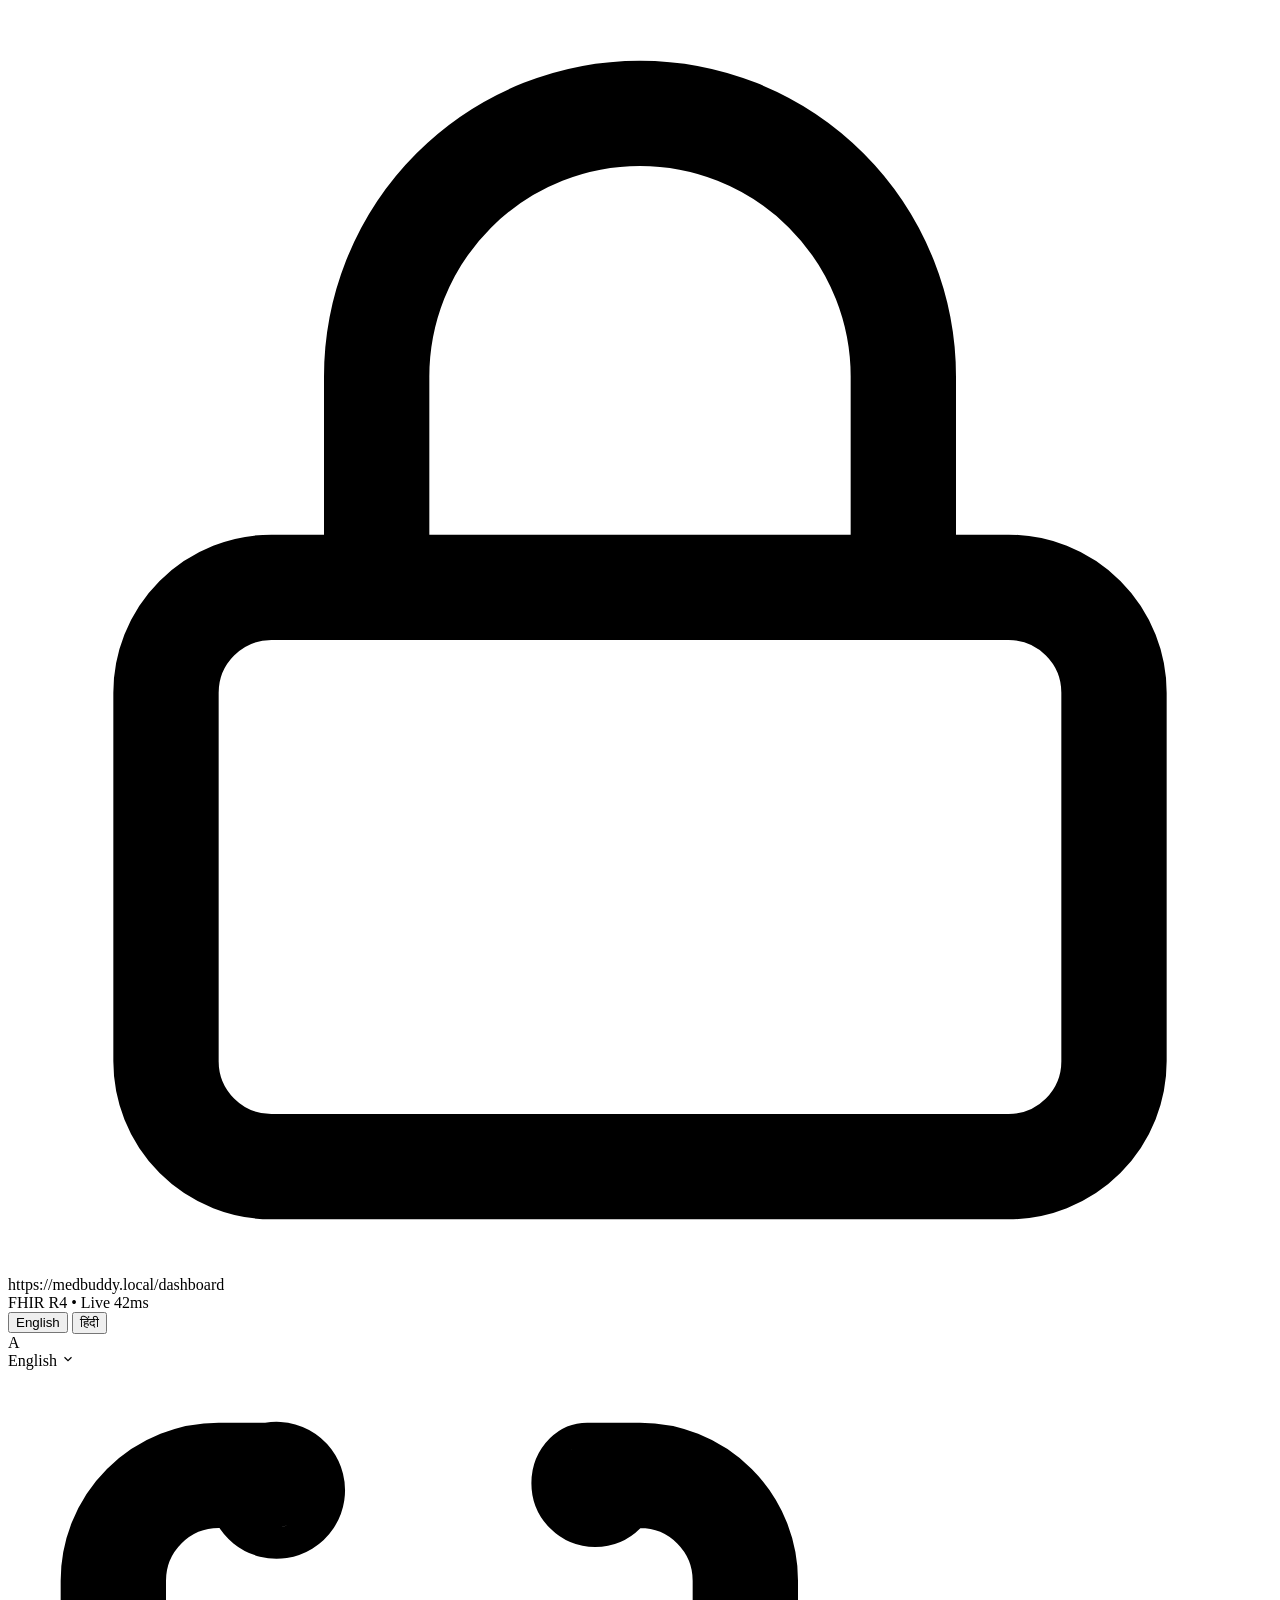
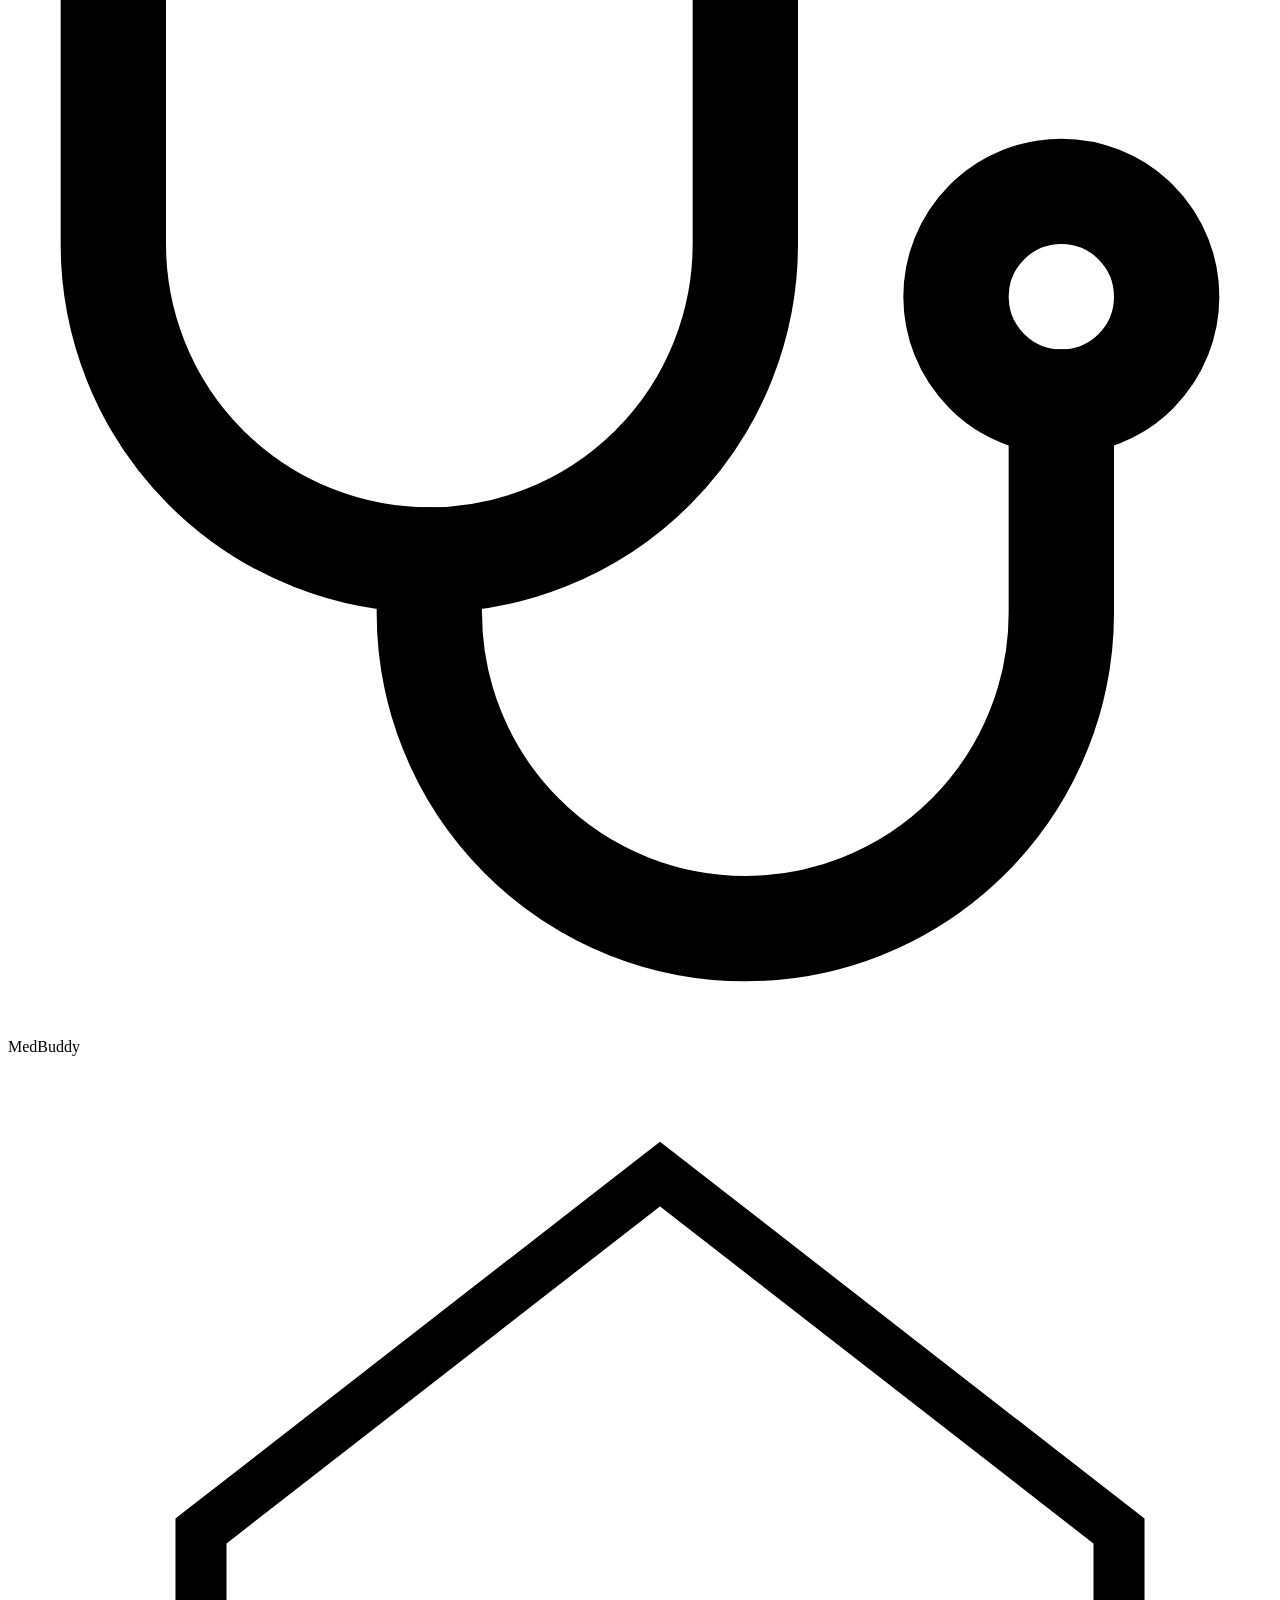
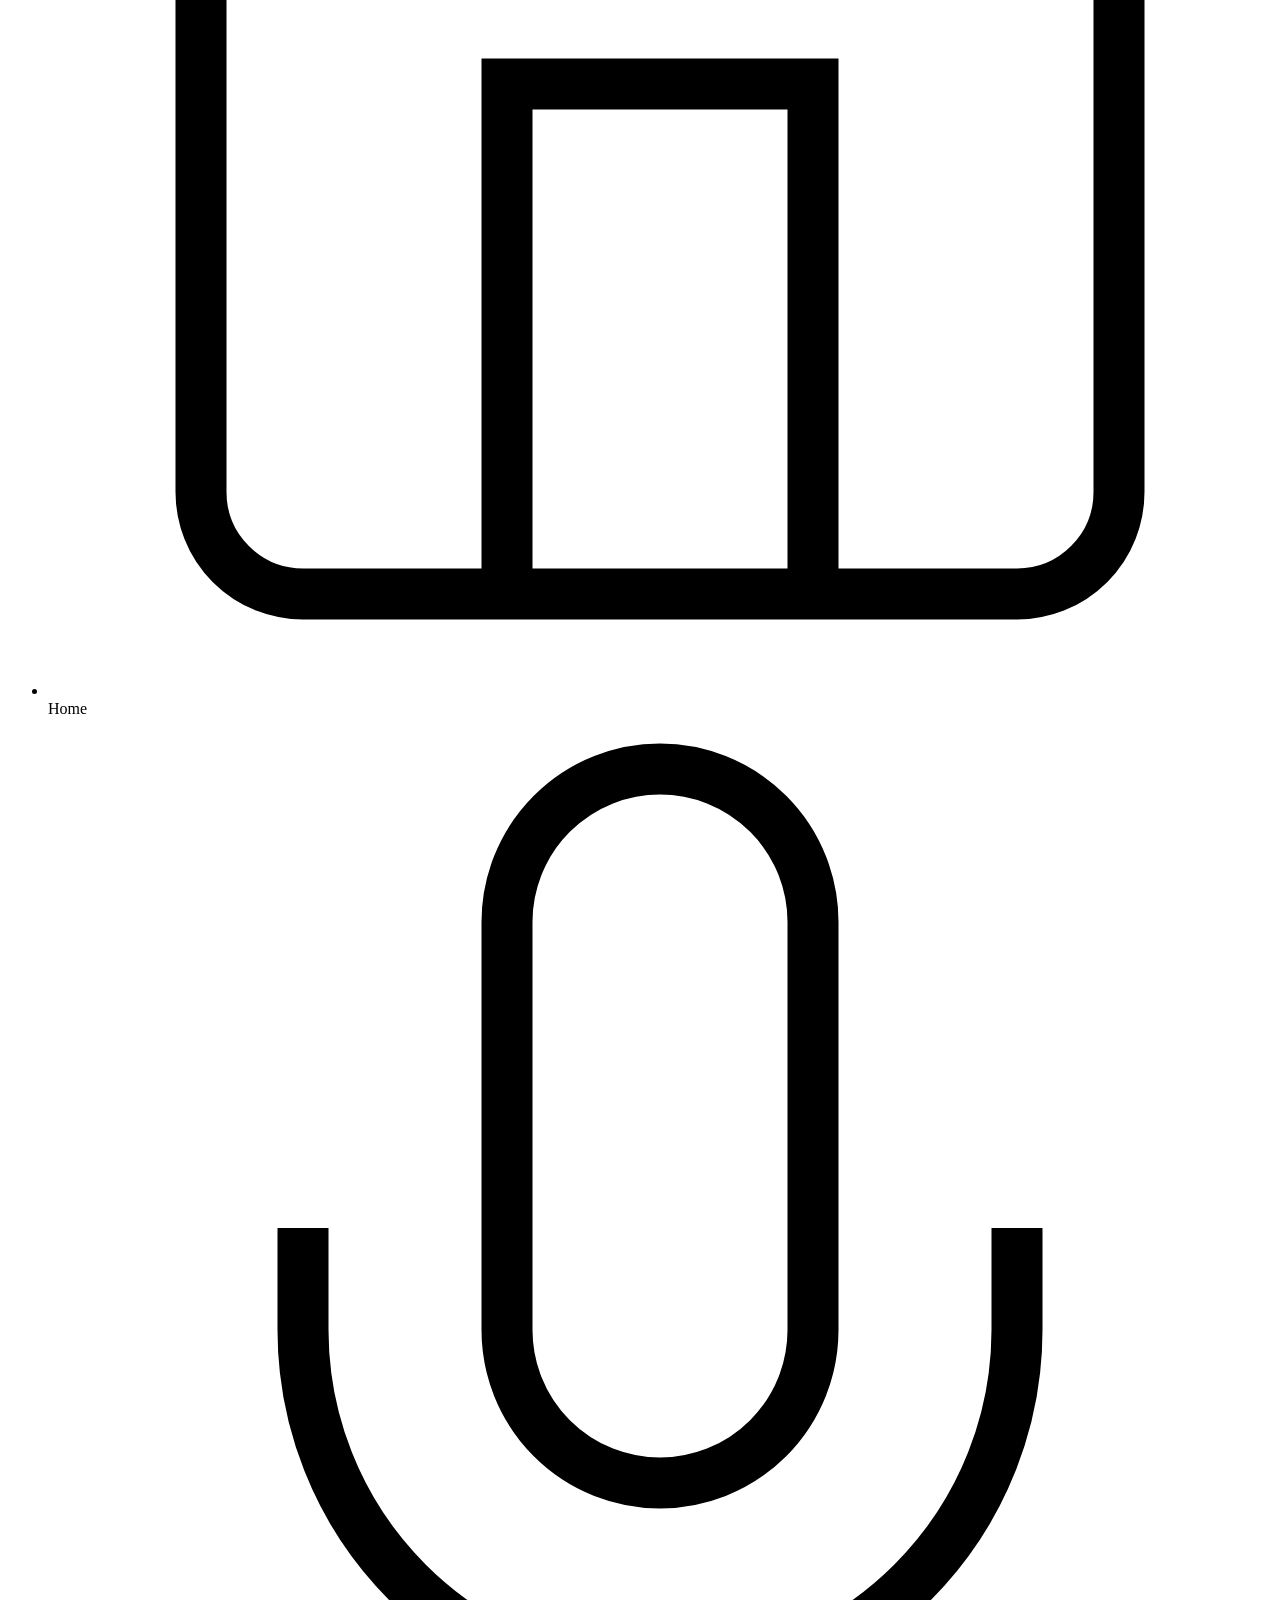
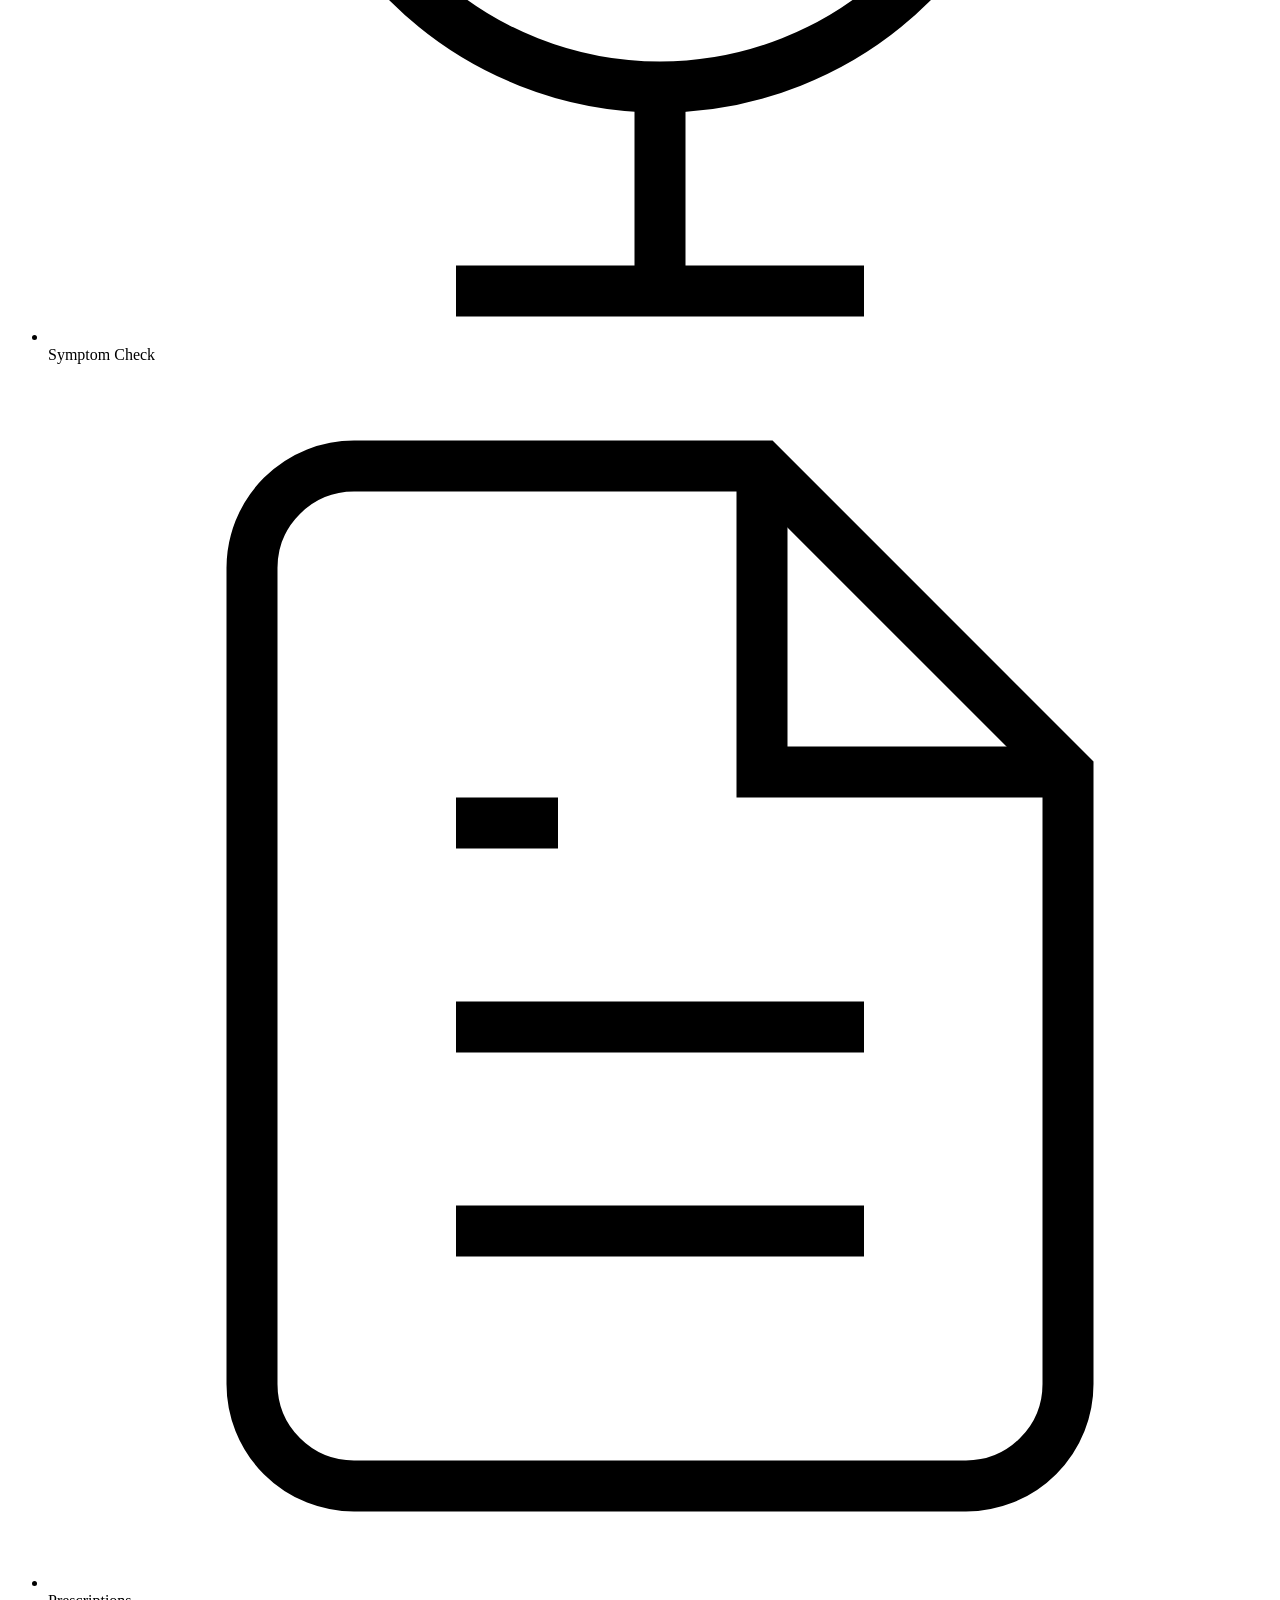
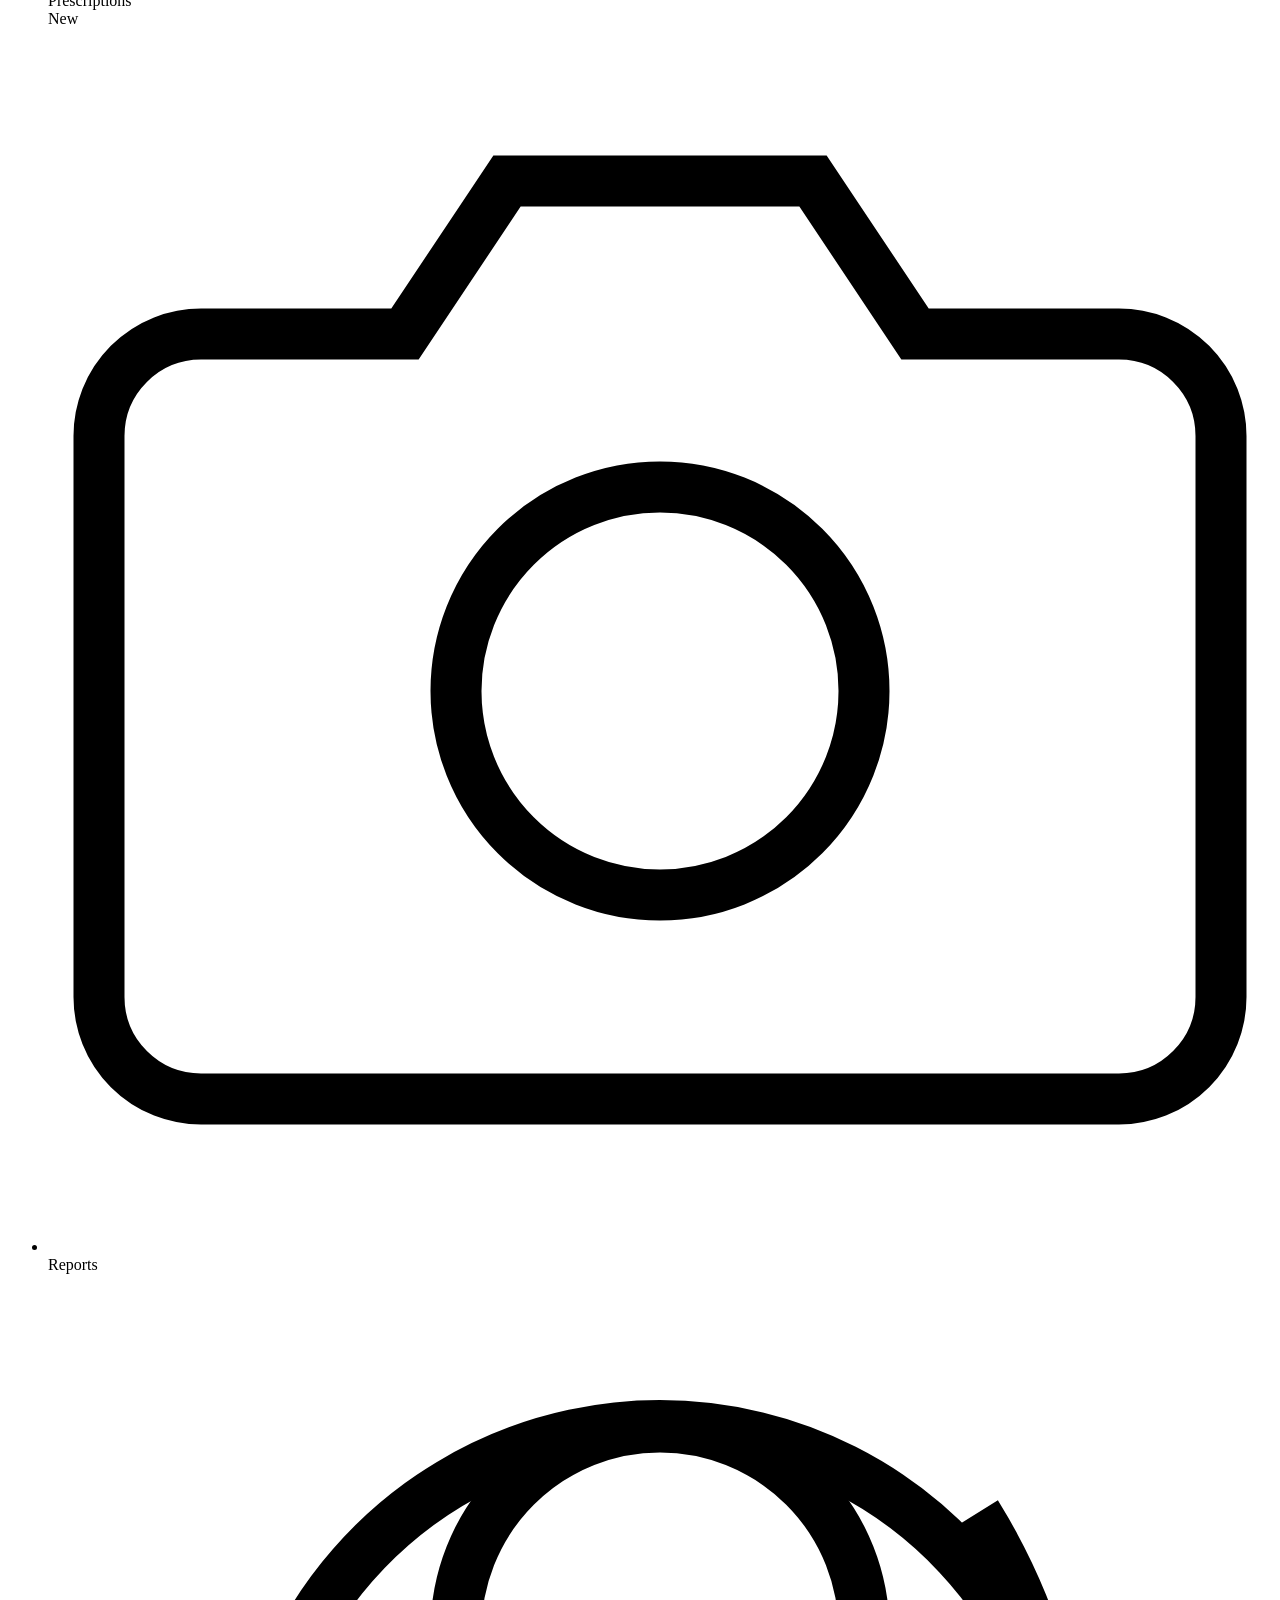
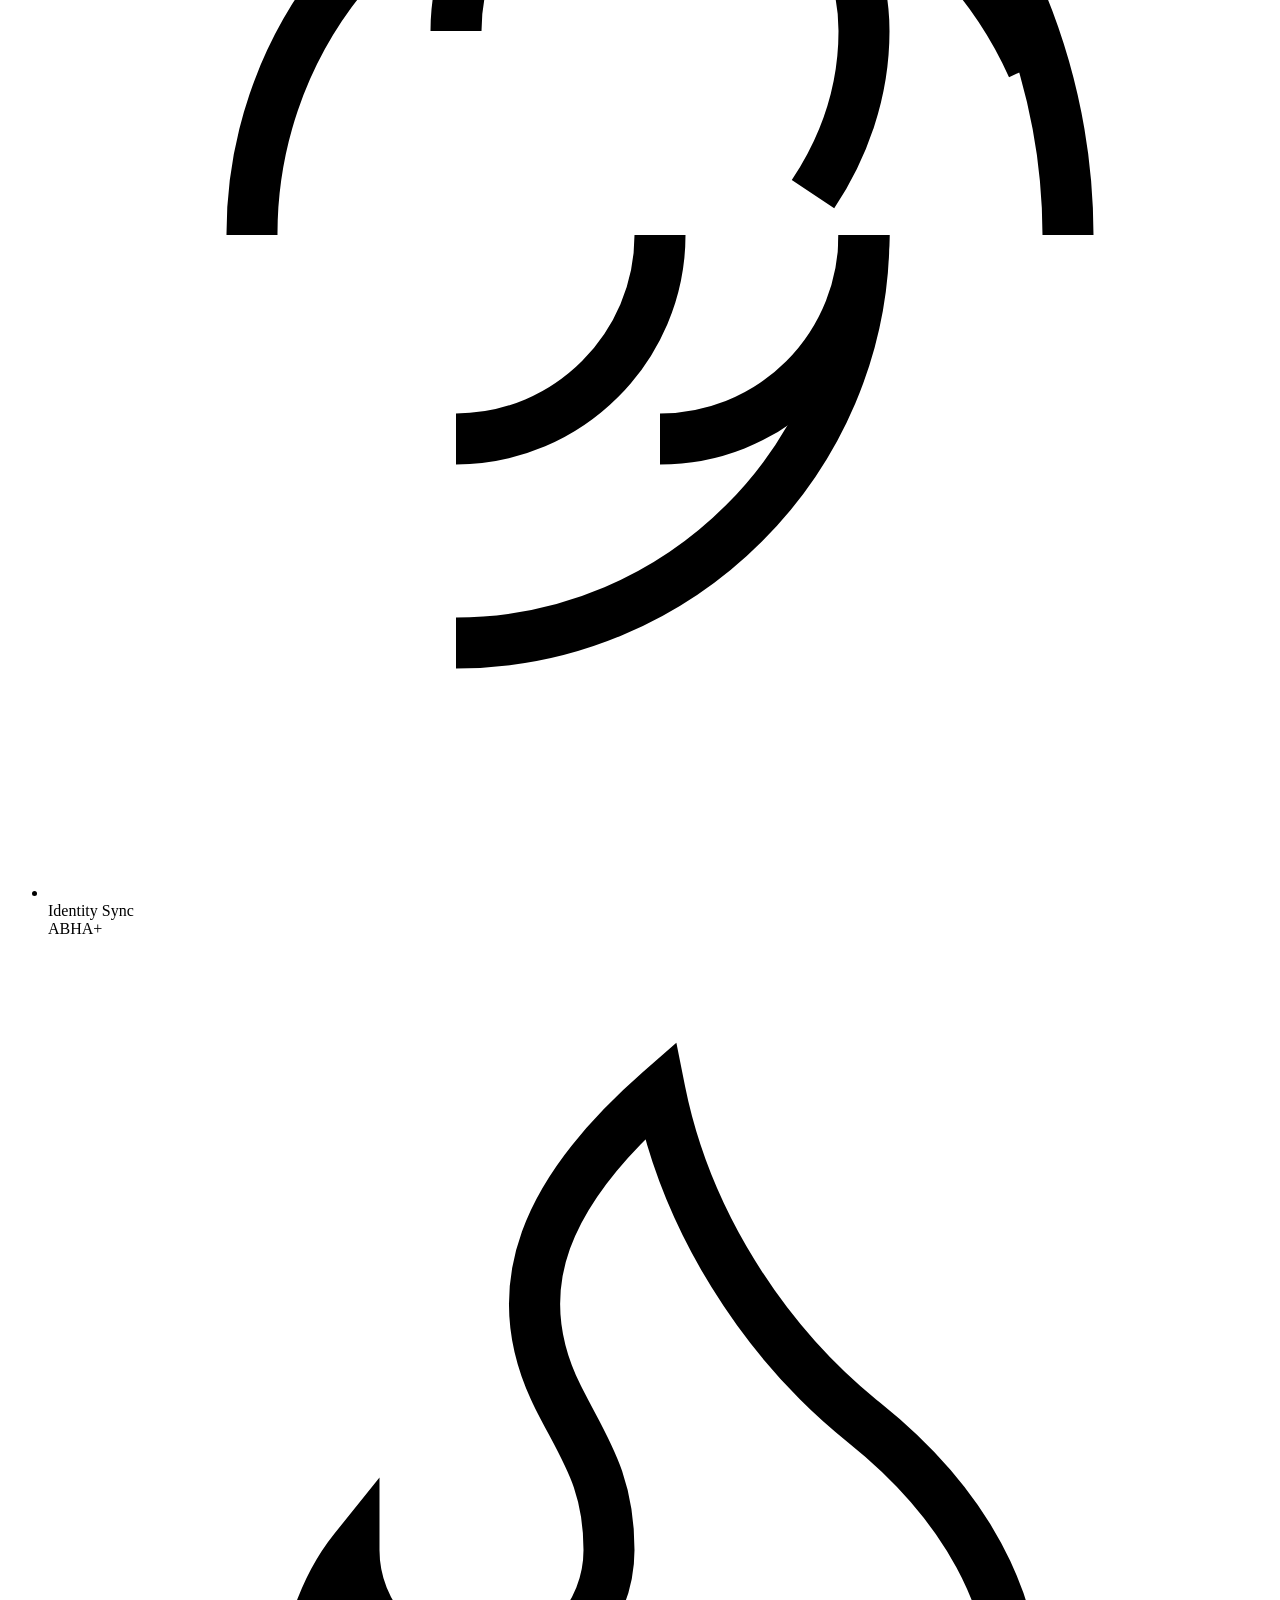
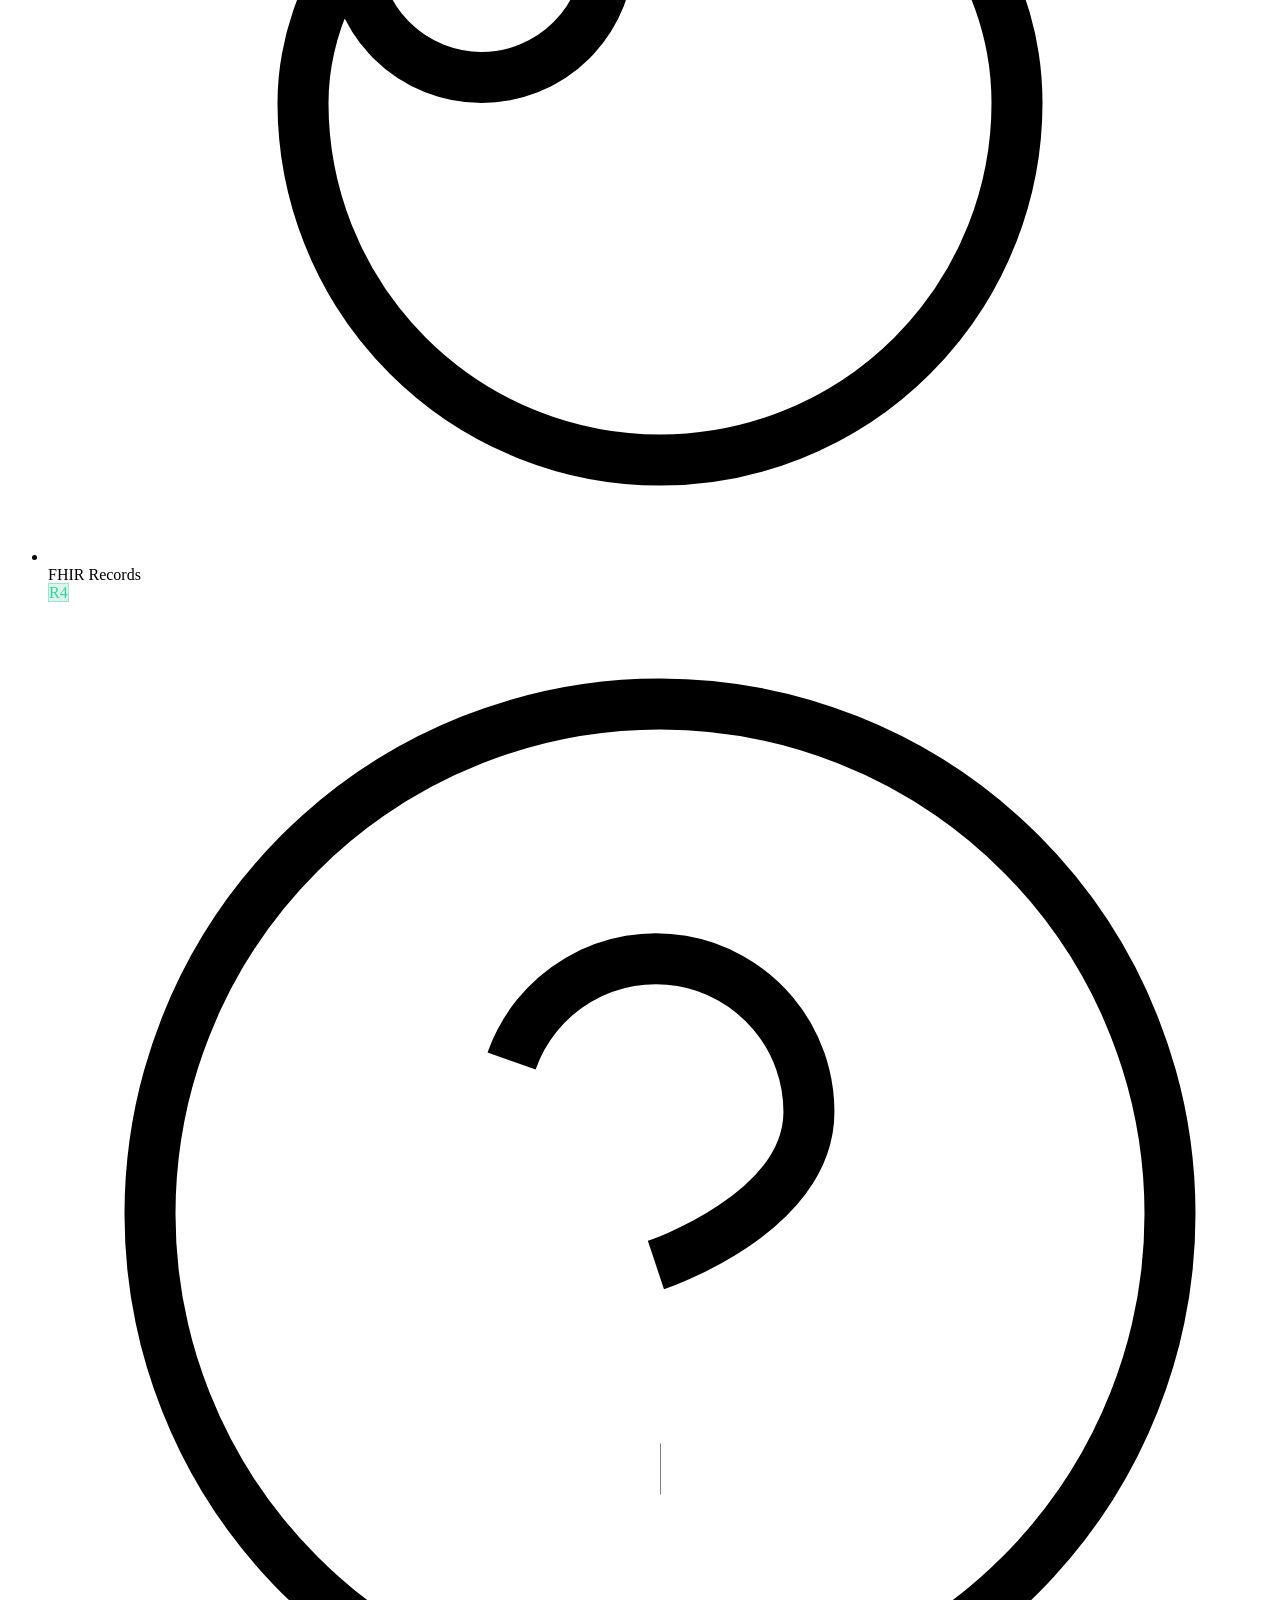
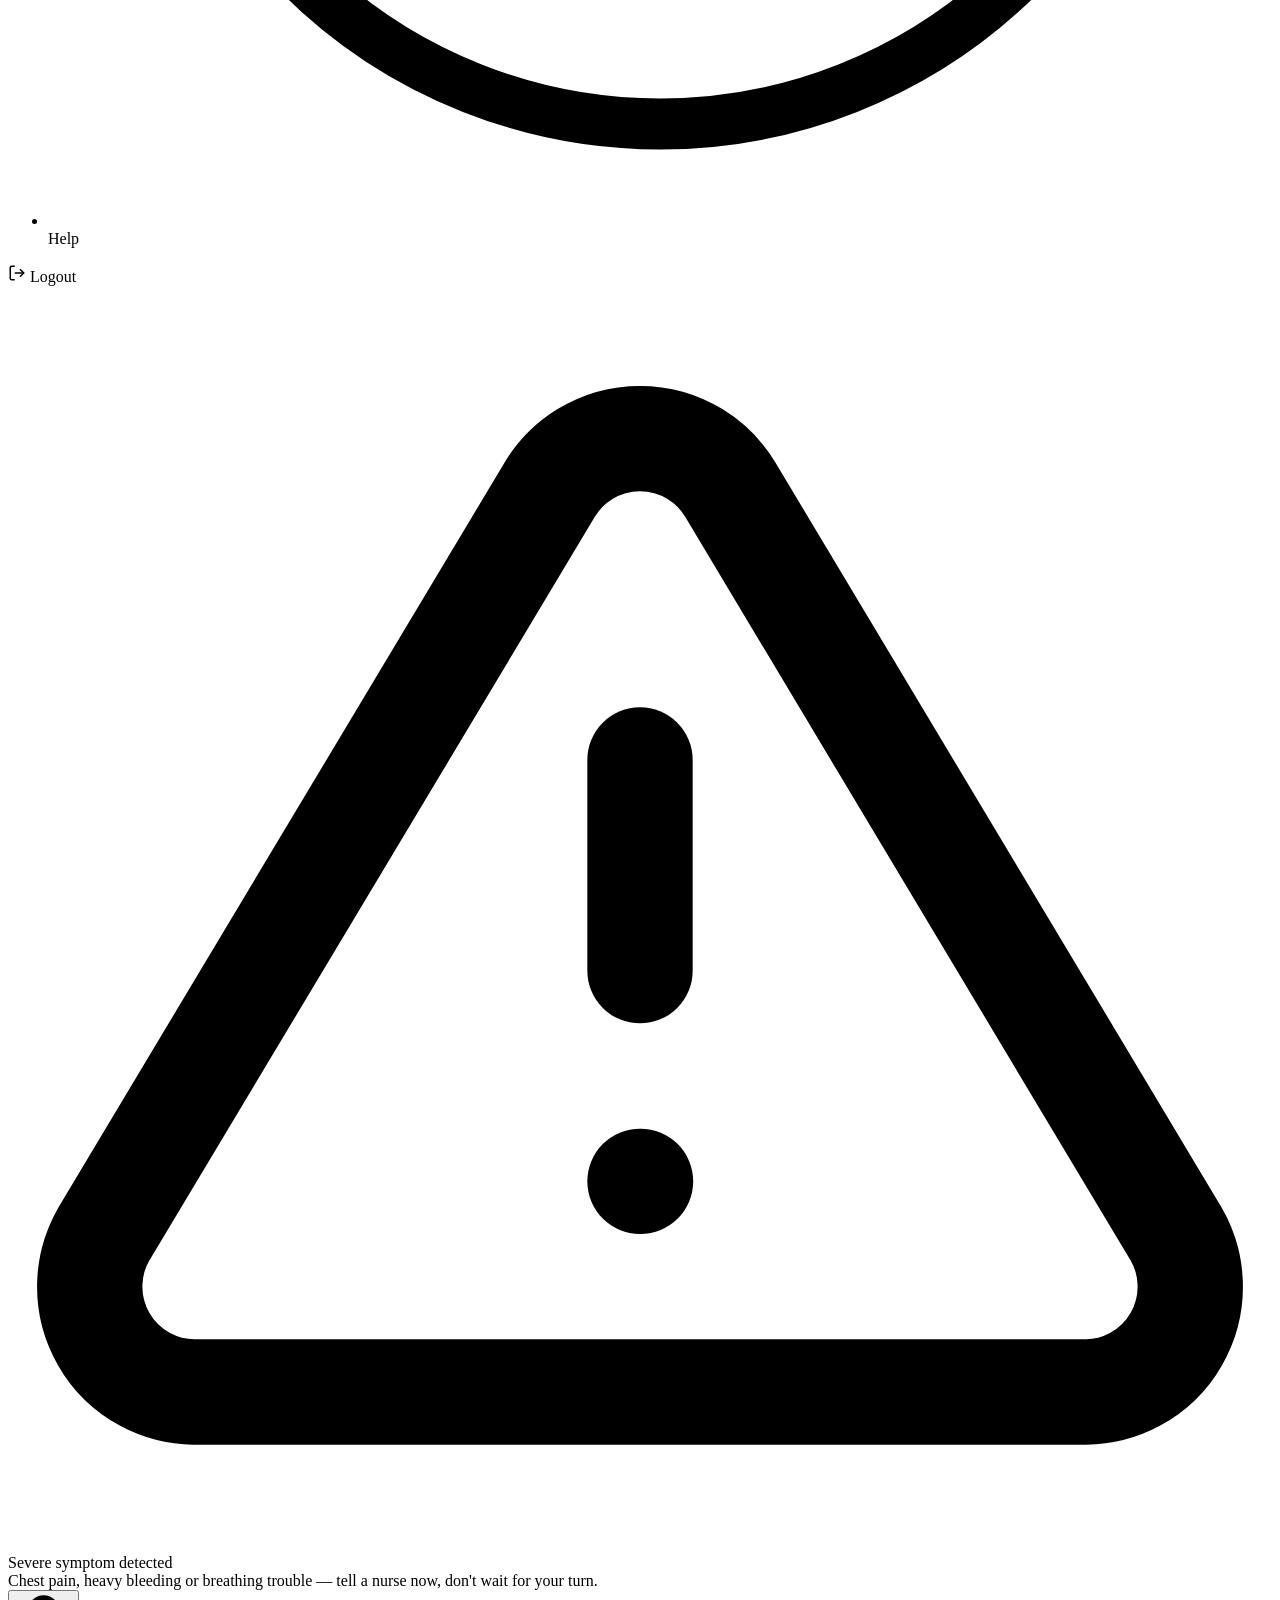
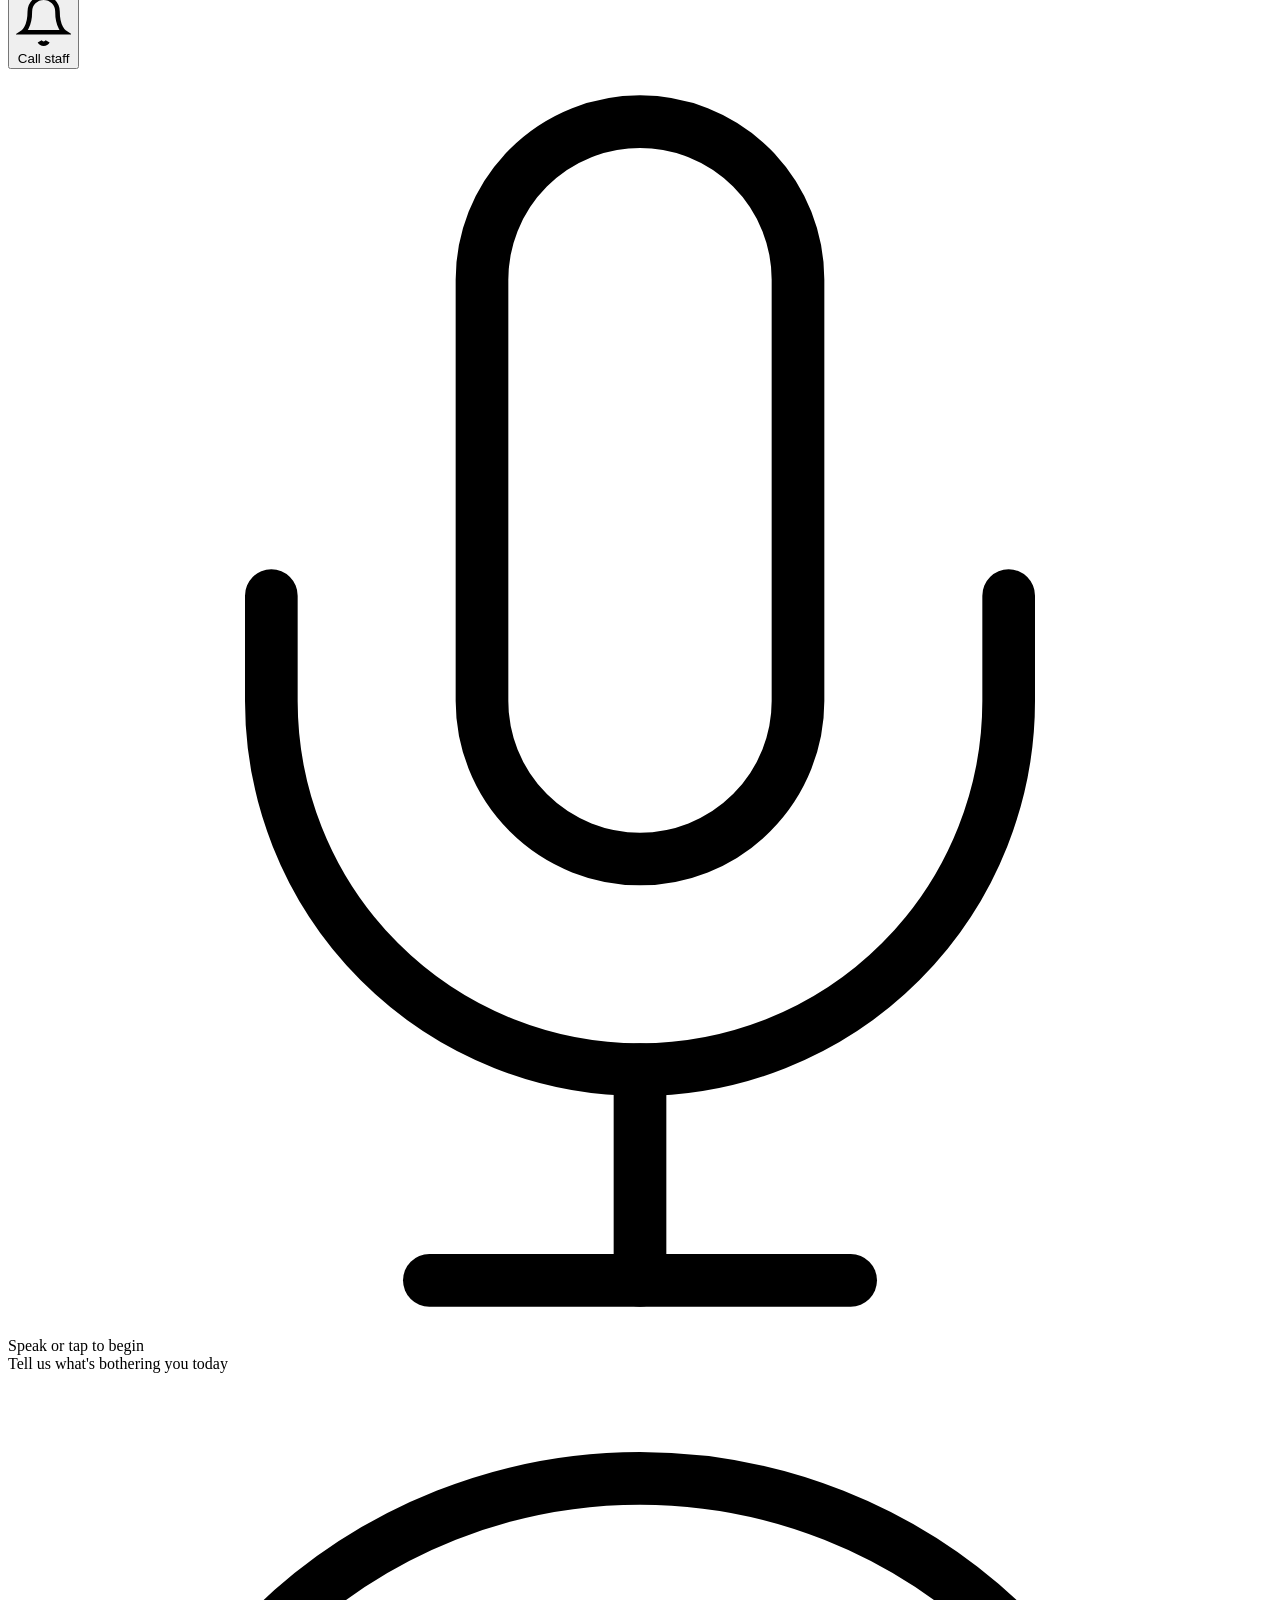
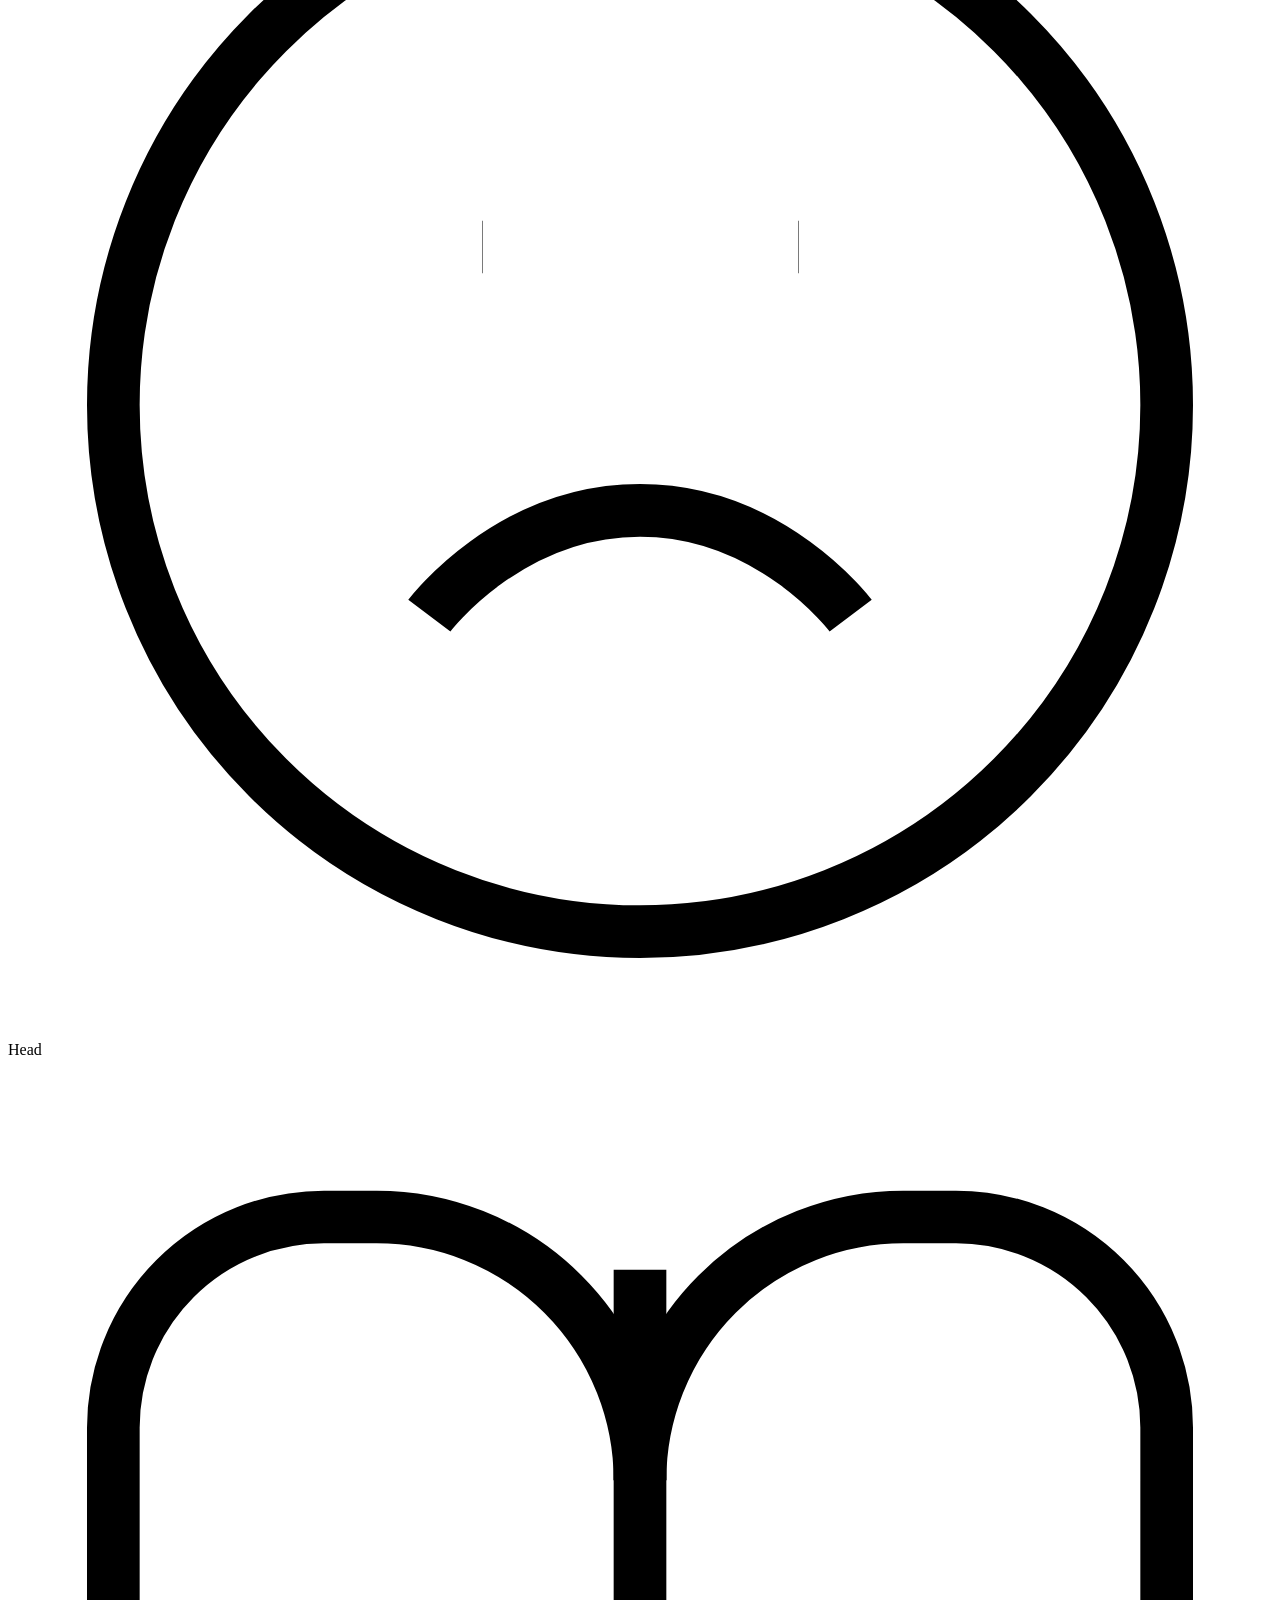
==== index.html @ 335ff367 "Added index.html" ====
<!DOCTYPE html>
<html lang="en">
<head>
  <meta charset="UTF-8">
  <meta name="viewport" content="width=device-width, initial-scale=1.0">
  <title>MedBuddy - Smart Triage & Healthcare Kiosk</title>
  <link rel="preconnect" href="https://fonts.googleapis.com">
  <link rel="preconnect" href="https://fonts.gstatic.com" crossorigin>
  <link href="https://fonts.googleapis.com/css2?family=Plus+Jakarta+Sans:wght@400;500;600;700;800&family=JetBrains+Mono:wght@400;500&display=swap" rel="stylesheet">
  <link rel="stylesheet" href="styles.css">
</head>
<body>

  <!-- Top Mockup Status Header -->
  <header class="kiosk-top-bar">
    <div class="kiosk-status-dots">
      <div class="kiosk-dot red"></div>
      <div class="kiosk-dot yellow"></div>
      <div class="kiosk-dot green"></div>
    </div>

    <div class="kiosk-url-pill">
      <svg viewBox="0 0 24 24" fill="none" stroke="currentColor" stroke-width="2">
        <rect x="3" y="11" width="18" height="11" rx="2" ry="2"></rect>
        <path d="M7 11V7a5 5 0 0 1 10 0v4"></path>
      </svg>
      <span>https://medbuddy.local/dashboard</span>
    </div>

    <div class="kiosk-meta-controls">
      <div class="fhir-status-pill" onclick="openFhirModal()" title="View HL7 FHIR R4 API Explorer">
        <div class="fhir-dot"></div>
        <span>FHIR R4 • Live</span>
        <span class="fhir-ping" id="fhirLatencyPing">42ms</span>
      </div>

      <!-- Quick Language Switcher -->
      <div class="lang-toggle-group" title="Language / भाषा">
        <button class="lang-toggle-btn active" id="btnLangEn" onclick="switchLanguage('en')">English</button>
        <button class="lang-toggle-btn" id="btnLangHi" onclick="switchLanguage('hi')">हिंदी</button>
      </div>

      <div class="avatar-circle" id="userBadge">A</div>
      <div class="lang-dropdown" id="langSelector" title="More Languages">
        <span id="currentLangText">English</span>
        <svg width="14" height="14" viewBox="0 0 24 24" fill="none" stroke="currentColor" stroke-width="2">
          <polyline points="6 9 12 15 18 9"></polyline>
        </svg>
      </div>
    </div>
  </header>

  <!-- Main Kiosk Layout Shell -->
  <div class="app-shell">

    <!-- ==========================================
         COLUMN 1: Left Navigation Sidebar
         ========================================== -->
    <nav class="sidebar">
      <div>
        <!-- Brand Header -->
        <div class="brand-container">
          <div class="brand-icon-wrapper">
            <!-- Stethoscope SVG -->
            <svg viewBox="0 0 24 24" fill="none" stroke="currentColor" stroke-width="2" stroke-linecap="round" stroke-linejoin="round">
              <path d="M4.8 2.3A.3.3 0 1 0 5 2H4a2 2 0 0 0-2 2v5a6 6 0 0 0 6 6v0a6 6 0 0 0 6-6V4a2 2 0 0 0-2-2h-1a.2.2 0 1 0 .3.3"></path>
              <path d="M8 15v1a6 6 0 0 0 6 6v0a6 6 0 0 0 6-6v-4"></path>
              <circle cx="20" cy="10" r="2"></circle>
            </svg>
          </div>
          <div class="brand-title">MedBuddy</div>
        </div>

        <!-- Navigation Menu -->
        <ul class="nav-list">
          <li class="nav-item active" onclick="switchNav(this, 'home')">
            <div class="nav-item-content">
              <svg viewBox="0 0 24 24" fill="none" stroke="currentColor">
                <path d="M3 9l9-7 9 7v11a2 2 0 0 1-2 2H5a2 2 0 0 1-2-2z"></path>
                <polyline points="9 22 9 12 15 12 15 22"></polyline>
              </svg>
              <span id="txtNavHome">Home</span>
            </div>
          </li>

          <li class="nav-item" onclick="openVoiceModal()">
            <div class="nav-item-content">
              <svg viewBox="0 0 24 24" fill="none" stroke="currentColor">
                <path d="M12 1a3 3 0 0 0-3 3v8a3 3 0 0 0 6 0V4a3 3 0 0 0-3-3z"></path>
                <path d="M19 10v2a7 7 0 0 1-14 0v-2"></path>
                <line x1="12" y1="19" x2="12" y2="23"></line>
                <line x1="8" y1="23" x2="16" y2="23"></line>
              </svg>
              <span id="txtNavSymptom">Symptom Check</span>
            </div>
          </li>

          <li class="nav-item" onclick="openFullRxModal()">
            <div class="nav-item-content">
              <svg viewBox="0 0 24 24" fill="none" stroke="currentColor">
                <path d="M14 2H6a2 2 0 0 0-2 2v16a2 2 0 0 0 2 2h12a2 2 0 0 0 2-2V8z"></path>
                <polyline points="14 2 14 8 20 8"></polyline>
                <line x1="16" y1="13" x2="8" y2="13"></line>
                <line x1="16" y1="17" x2="8" y2="17"></line>
                <polyline points="10 9 9 9 8 9"></polyline>
              </svg>
              <span id="txtNavRx">Prescriptions</span>
            </div>
            <span class="badge-pill badge-new" id="txtBadgeNew">New</span>
          </li>

          <li class="nav-item" onclick="openScanReportModal()">
            <div class="nav-item-content">
              <svg viewBox="0 0 24 24" fill="none" stroke="currentColor">
                <path d="M23 19a2 2 0 0 1-2 2H3a2 2 0 0 1-2-2V8a2 2 0 0 1 2-2h4l2-3h6l2 3h4a2 2 0 0 1 2 2z"></path>
                <circle cx="12" cy="13" r="4"></circle>
              </svg>
              <span id="txtNavReports">Reports</span>
            </div>
          </li>

          <li class="nav-item" onclick="openIdSyncModal()">
            <div class="nav-item-content">
              <!-- Fingerprint / ID Sync -->
              <svg viewBox="0 0 24 24" fill="none" stroke="currentColor">
                <path d="M12 11c0 2.2-1.8 4-4 4"></path>
                <path d="M16 11c0 4.4-3.6 8-8 8"></path>
                <path d="M8 7a4 4 0 0 1 8 0c0 1.2-.4 2.3-1 3.2"></path>
                <path d="M4 11a8 8 0 0 1 15.3-3.3"></path>
                <path d="M12 15a4 4 0 0 0 4-4"></path>
                <path d="M20 11a12 12 0 0 0-1.8-6.3"></path>
              </svg>
              <span id="txtNavIdSync">Identity Sync</span>
            </div>
            <span class="badge-pill badge-sync">ABHA+</span>
          </li>

          <li class="nav-item" onclick="openFhirModal()">
            <div class="nav-item-content">
              <svg viewBox="0 0 24 24" fill="none" stroke="currentColor">
                <path d="M8.5 14.5A2.5 2.5 0 0 0 11 12c0-1.38-.5-2-1-3-1.072-2.143-.224-4.054 2-6 .5 2.5 2 4.9 4 6.5 2 1.6 3 3.5 3 5.5a7 7 0 1 1-14 0c0-1.153.433-2.294 1-3a2.5 2.5 0 0 0 2.5 2.5z"></path>
              </svg>
              <span id="txtNavFhir">FHIR Records</span>
            </div>
            <span class="badge-pill" style="background: rgba(16, 185, 129, 0.15); color: #34d399; border: 1px solid rgba(16, 185, 129, 0.3);">R4</span>
          </li>

          <li class="nav-item" onclick="openStaffModal()">
            <div class="nav-item-content">
              <svg viewBox="0 0 24 24" fill="none" stroke="currentColor">
                <circle cx="12" cy="12" r="10"></circle>
                <path d="M9.09 9a3 3 0 0 1 5.83 1c0 2-3 3-3 3"></path>
                <line x1="12" y1="17" x2="12.01" y2="17"></line>
              </svg>
              <span id="txtNavHelp">Help</span>
            </div>
          </li>
        </ul>
      </div>

      <!-- Sidebar Bottom Action -->
      <div class="sidebar-footer">
        <div class="logout-btn" onclick="triggerToast('Patient session saved safely.')">
          <svg width="18" height="18" viewBox="0 0 24 24" fill="none" stroke="currentColor" stroke-width="2">
            <path d="M9 21H5a2 2 0 0 1-2-2V5a2 2 0 0 1 2-2h4"></path>
            <polyline points="16 17 21 12 16 7"></polyline>
            <line x1="21" y1="12" x2="9" y2="12"></line>
          </svg>
          <span id="txtNavLogout">Logout</span>
        </div>
      </div>
    </nav>

    <!-- ==========================================
         COLUMN 2: Center Triage Dashboard
         ========================================== -->
    <main class="main-content">

      <!-- Critical Alert Banner -->
      <div class="alert-banner">
        <div class="alert-left-content">
          <div class="alert-icon-box">
            <!-- Warning Triangle SVG -->
            <svg viewBox="0 0 24 24" fill="none" stroke="currentColor" stroke-width="2" stroke-linecap="round" stroke-linejoin="round">
              <path d="M10.29 3.86L1.82 18a2 2 0 0 0 1.71 3h16.94a2 2 0 0 0 1.71-3L13.71 3.86a2 2 0 0 0-3.42 0z"></path>
              <line x1="12" y1="9" x2="12" y2="13"></line>
              <line x1="12" y1="17" x2="12.01" y2="17"></line>
            </svg>
          </div>
          <div>
            <div class="alert-title" id="txtAlertTitle">Severe symptom detected</div>
            <div class="alert-desc" id="txtAlertDesc">Chest pain, heavy bleeding or breathing trouble — tell a nurse now, don't wait for your turn.</div>
          </div>
        </div>
        <button class="btn-call-staff" onclick="triggerEmergencyCall()">
          <svg viewBox="0 0 24 24" fill="none" stroke="currentColor" stroke-width="2">
            <path d="M18 8A6 6 0 0 0 6 8c0 7-3 9-3 9h18s-3-2-3-9"></path>
            <path d="M13.73 21a2 2 0 0 1-3.46 0"></path>
          </svg>
          <span id="txtBtnCallStaff">Call staff</span>
        </button>
      </div>

      <!-- Split Hero Mic + 2x2 Symptoms Grid -->
      <div class="triage-grid-row">
        <!-- Hero Voice Mic Card -->
        <div class="hero-mic-card" onclick="openVoiceModal()">
          <div class="mic-pulse-outer">
            <div class="mic-pulse-ring"></div>
            <div class="mic-pulse-ring"></div>
            <div class="mic-core-button">
              <svg viewBox="0 0 24 24" fill="none" stroke="currentColor" stroke-linecap="round" stroke-linejoin="round">
                <path d="M12 1a3 3 0 0 0-3 3v8a3 3 0 0 0 6 0V4a3 3 0 0 0-3-3z"></path>
                <path d="M19 10v2a7 7 0 0 1-14 0v-2"></path>
                <line x1="12" y1="19" x2="12" y2="23"></line>
                <line x1="8" y1="23" x2="16" y2="23"></line>
              </svg>
            </div>
          </div>
          <div class="hero-title" id="txtHeroTitle">Speak or tap to begin</div>
          <div class="hero-subtitle" id="txtHeroSub">Tell us what's bothering you today</div>
        </div>

        <!-- 2x2 Symptom Category Matrix -->
        <div class="symptom-quad-grid">
          <!-- Head -->
          <div class="symptom-card" onclick="openSymptomDetail('Head')">
            <div class="symptom-icon-box">
              <svg viewBox="0 0 24 24" fill="none" stroke="currentColor">
                <circle cx="12" cy="12" r="10"></circle>
                <path d="M16 16s-1.5-2-4-2-4 2-4 2"></path>
                <line x1="9" y1="9" x2="9.01" y2="9"></line>
                <line x1="15" y1="9" x2="15.01" y2="9"></line>
              </svg>
            </div>
            <span class="symptom-label" id="txtSymHead">Head</span>
          </div>

          <!-- Chest -->
          <div class="symptom-card" onclick="openSymptomDetail('Chest')">
            <div class="symptom-icon-box">
              <!-- Lungs SVG -->
              <svg viewBox="0 0 24 24" fill="none" stroke="currentColor">
                <path d="M12 4v16"></path>
                <path d="M12 8a5 5 0 0 0-5-5H6a4 4 0 0 0-4 4v5a6 6 0 0 0 6 6h1a4 4 0 0 0 3-1.5"></path>
                <path d="M12 8a5 5 0 0 1 5-5h1a4 4 0 0 1 4 4v5a6 6 0 0 1-6 6h-1a4 4 0 0 1-3-1.5"></path>
              </svg>
            </div>
            <span class="symptom-label" id="txtSymChest">Chest</span>
          </div>

          <!-- Stomach -->
          <div class="symptom-card" onclick="openSymptomDetail('Stomach')">
            <div class="symptom-icon-box">
              <!-- Stomach / Digestive SVG -->
              <svg viewBox="0 0 24 24" fill="none" stroke="currentColor">
                <path d="M7 3a4 4 0 0 0-4 4v4a7 7 0 0 0 7 7h2a6 6 0 0 0 6-6v-2a7 7 0 0 0-7-7H7z"></path>
                <path d="M10 13c1 1 3 1 4 0"></path>
              </svg>
            </div>
            <span class="symptom-label" id="txtSymStomach">Stomach</span>
          </div>

          <!-- Body Pain -->
          <div class="symptom-card" onclick="openSymptomDetail('Body pain')">
            <div class="symptom-icon-box">
              <!-- Bone / Joint SVG -->
              <svg viewBox="0 0 24 24" fill="none" stroke="currentColor">
                <path d="M17 10c.7-.7 1.6-1 2.5-.7 1.6.5 2.5 2.2 2 3.8-.3.9-.9 1.6-1.7 2l-7.6 7.6c-.7.7-1.7 1.1-2.7 1.1s-2-.4-2.7-1.1c-.7-.7-1.1-1.7-1.1-2.7s.4-2 1.1-2.7L17 10z"></path>
                <path d="M7 14c-.7.7-1.6 1-2.5.7-1.6-.5-2.5-2.2-2-3.8.3-.9.9-1.6 1.7-2l7.6-7.6c.7-.7 1.7-1.1 2.7-1.1s2 .4 2.7 1.1c.7.7 1.1 1.7 1.1 2.7s-.4 2-1.1 2.7L7 14z"></path>
              </svg>
            </div>
            <span class="symptom-label" id="txtSymBodyPain">Body pain</span>
          </div>
        </div>
      </div>

      <!-- Quick Action Utilities (3 Columns) -->
      <div class="utility-actions-row">
        <!-- Scan Report -->
        <div class="utility-card" onclick="openScanReportModal()">
          <div class="utility-icon-box">
            <svg viewBox="0 0 24 24" fill="none" stroke="currentColor" stroke-width="2">
              <path d="M23 19a2 2 0 0 1-2 2H3a2 2 0 0 1-2-2V8a2 2 0 0 1 2-2h4l2-3h6l2 3h4a2 2 0 0 1 2 2z"></path>
              <circle cx="12" cy="13" r="4"></circle>
            </svg>
          </div>
          <div class="utility-content">
            <h4 id="txtUtilScanTitle">Scan report</h4>
            <p id="txtUtilScanSub">Upload or scan medical documents</p>
          </div>
        </div>

        <!-- ABHA / Aadhaar / Passport Sync -->
        <div class="utility-card" onclick="openIdSyncModal()">
          <div class="utility-icon-box">
            <svg viewBox="0 0 24 24" fill="none" stroke="currentColor" stroke-width="2">
              <path d="M12 11c0 2.2-1.8 4-4 4"></path>
              <path d="M16 11c0 4.4-3.6 8-8 8"></path>
              <path d="M8 7a4 4 0 0 1 8 0c0 1.2-.4 2.3-1 3.2"></path>
              <path d="M4 11a8 8 0 0 1 15.3-3.3"></path>
            </svg>
          </div>
          <div class="utility-content">
            <h4 id="txtUtilIdTitle">ID Sync <span style="font-size: 10px; color:#38bdf8; font-weight: 500;">ABHA • Aadhaar • Passport</span></h4>
            <p id="txtUtilIdSub">Securely link verified health records</p>
          </div>
        </div>

        <!-- Help from staff -->
        <div class="utility-card" onclick="openStaffModal()">
          <div class="utility-icon-box">
            <svg viewBox="0 0 24 24" fill="none" stroke="currentColor" stroke-width="2">
              <path d="M20 21v-2a4 4 0 0 0-4-4H8a4 4 0 0 0-4 4v2"></path>
              <circle cx="12" cy="7" r="4"></circle>
            </svg>
          </div>
          <div class="utility-content">
            <h4 id="txtUtilHelpTitle">Help from staff</h4>
            <p id="txtUtilHelpSub">Request assistance from our team</p>
          </div>
        </div>
      </div>

      <!-- How to Get Your Prescription Workflow Guide -->
      <div class="workflow-guide-card">
        <div class="workflow-header" id="txtFlowTitle">How to get your prescription</div>
        <div class="workflow-steps-flex">
          <!-- Step 1 -->
          <div class="workflow-step">
            <div class="step-badge">
              <svg viewBox="0 0 24 24" fill="none" stroke="currentColor" stroke-width="2">
                <rect x="3" y="3" width="7" height="7"></rect>
                <rect x="14" y="3" width="7" height="7"></rect>
                <rect x="14" y="14" width="7" height="7"></rect>
                <rect x="3" y="14" width="7" height="7"></rect>
              </svg>
            </div>
            <div class="step-text" id="txtStep1">Scan the QR code at the pharmacy or clinic</div>
          </div>

          <div class="step-arrow">→</div>

          <!-- Step 2 -->
          <div class="workflow-step">
            <div class="step-badge">
              <svg viewBox="0 0 24 24" fill="none" stroke="currentColor" stroke-width="2">
                <path d="M14 2H6a2 2 0 0 0-2 2v16a2 2 0 0 0 2 2h12a2 2 0 0 0 2-2V8z"></path>
                <polyline points="14 2 14 8 20 8"></polyline>
              </svg>
            </div>
            <div class="step-text" id="txtStep2">Your prescription will appear instantly</div>
          </div>

          <div class="step-arrow">→</div>

          <!-- Step 3 -->
          <div class="workflow-step">
            <div class="step-badge">
              <svg viewBox="0 0 24 24" fill="none" stroke="currentColor" stroke-width="2">
                <path d="M18 8A6 6 0 0 0 6 8c0 7-3 9-3 9h18s-3-2-3-9"></path>
                <path d="M13.73 21a2 2 0 0 1-3.46 0"></path>
              </svg>
            </div>
            <div class="step-text" id="txtStep3">Follow the schedule and set reminders if needed</div>
          </div>
        </div>
      </div>

      <!-- Kiosk Legal & Safety Disclaimer -->
      <footer class="kiosk-footer-disclaimer" id="txtDisclaimer">
        This kiosk is for guidance only and not a substitute for professional medical advice.<br>
        In emergencies, contact staff immediately.
      </footer>
    </main>

    <!-- ==========================================
         COLUMN 3: Right Prescription Details Drawer
         ========================================== -->
    <aside class="prescription-panel">
      <!-- Panel Header -->
      <div class="prescription-header">
        <div class="back-btn-title" onclick="triggerToast('Viewing patient record')">
          <svg width="18" height="18" viewBox="0 0 24 24" fill="none" stroke="currentColor" stroke-width="2">
            <line x1="19" y1="12" x2="5" y2="12"></line>
            <polyline points="12 19 5 12 12 5"></polyline>
          </svg>
          <span id="txtRxDetails">Prescription Details</span>
        </div>
        <div class="status-verified">
          <svg width="12" height="12" viewBox="0 0 24 24" fill="none" stroke="currentColor" stroke-width="3">
            <polyline points="20 6 9 17 4 12"></polyline>
          </svg>
          <span id="txtRxVerified">Verified</span>
        </div>
      </div>

      <!-- Patient & Doctor Metadata -->
      <div class="patient-meta-card">
        <div class="meta-group">
          <div class="meta-label" id="txtLblPatient">Patient</div>
          <div class="meta-value patient-name" id="displayPatientName">Rahul Sharma</div>
          <div class="meta-sub" id="displayPatientId">ABHA: 91-8842-1092-4410 • Age: 32 / M</div>
        </div>

        <div class="meta-group">
          <div class="meta-label" id="txtLblRxId">Prescription ID</div>
          <div class="meta-value" style="font-family: 'JetBrains Mono', monospace; font-size: 12px;">RX-2024-05-24-00123</div>
        </div>

        <div class="meta-group">
          <div class="meta-label" id="txtLblPrescribedOn">Prescribed on</div>
          <div class="meta-value" id="txtPrescribedOnDate">24 May 2024, 10:30 AM</div>
        </div>

        <div class="meta-group">
          <div class="meta-label" id="txtLblPrescribedBy">Prescribed by</div>
          <div class="meta-value doctor-name">Dr. Anjali Verma</div>
          <div class="meta-sub" id="txtDoctorSub">MBBS, MD (General Medicine) • Reg #48291</div>
        </div>

        <button class="btn-view-full-rx" onclick="openFullRxModal()">
          <svg viewBox="0 0 24 24" fill="none" stroke="currentColor" stroke-width="2">
            <path d="M14 2H6a2 2 0 0 0-2 2v16a2 2 0 0 0 2 2h12a2 2 0 0 0 2-2V8z"></path>
            <polyline points="14 2 14 8 20 8"></polyline>
            <line x1="16" y1="13" x2="8" y2="13"></line>
            <line x1="16" y1="17" x2="8" y2="17"></line>
          </svg>
          <span id="txtBtnViewFullRx">View full prescription</span>
        </button>
      </div>

      <!-- Medicines & Schedule -->
      <div class="schedule-header-row">
        <div class="section-title" id="txtMedScheduleTitle">Medicines & Schedule</div>
        <button class="btn-set-reminder" id="reminderToggleBtn" onclick="toggleMedReminder()">
          <svg viewBox="0 0 24 24" fill="none" stroke="currentColor" stroke-width="2">
            <path d="M18 8A6 6 0 0 0 6 8c0 7-3 9-3 9h18s-3-2-3-9"></path>
            <path d="M13.73 21a2 2 0 0 1-3.46 0"></path>
          </svg>
          <span id="reminderBtnText">Set reminder</span>
        </button>
      </div>

      <div class="medicines-list">
        <!-- Medicine 1 -->
        <div class="med-item-card">
          <div class="med-left-info">
            <div class="med-pill-icon">
              <!-- Pill Capsule SVG -->
              <svg viewBox="0 0 24 24" fill="none" stroke="currentColor" stroke-width="2">
                <path d="m10.5 20.5 10-10a4.95 4.95 0 1 0-7-7l-10 10a4.95 4.95 0 1 0 7 7Z"></path>
                <path d="m8.5 8.5 7 7"></path>
              </svg>
            </div>
            <div>
              <div class="med-name">Paracetamol 650 mg</div>
              <div class="med-dose" id="txtMedDose1">1 tablet</div>
            </div>
          </div>
          <div class="med-right-schedule">
            <div class="food-timing-tag" id="txtFoodTiming1">After Food</div>
            <div class="schedule-badge-row">
              <span class="time-chip">08:00 AM</span>
              <span class="frequency-tag" id="txtFreq1">☀️ Daily</span>
            </div>
          </div>
        </div>

        <!-- Medicine 2 -->
        <div class="med-item-card">
          <div class="med-left-info">
            <div class="med-pill-icon">
              <svg viewBox="0 0 24 24" fill="none" stroke="currentColor" stroke-width="2">
                <path d="m10.5 20.5 10-10a4.95 4.95 0 1 0-7-7l-10 10a4.95 4.95 0 1 0 7 7Z"></path>
                <path d="m8.5 8.5 7 7"></path>
              </svg>
            </div>
            <div>
              <div class="med-name">Amoxicillin 500 mg</div>
              <div class="med-dose" id="txtMedDose2">1 capsule</div>
            </div>
          </div>
          <div class="med-right-schedule">
            <div class="food-timing-tag" id="txtFoodTiming2">After Food</div>
            <div class="schedule-badge-row">
              <span class="time-chip">02:00 PM</span>
              <span class="frequency-tag" id="txtFreq2">☀️ Daily</span>
            </div>
          </div>
        </div>

        <!-- Medicine 3 -->
        <div class="med-item-card">
          <div class="med-left-info">
            <div class="med-pill-icon">
              <svg viewBox="0 0 24 24" fill="none" stroke="currentColor" stroke-width="2">
                <path d="m10.5 20.5 10-10a4.95 4.95 0 1 0-7-7l-10 10a4.95 4.95 0 1 0 7 7Z"></path>
                <path d="m8.5 8.5 7 7"></path>
              </svg>
            </div>
            <div>
              <div class="med-name">Pantoprazole 40 mg</div>
              <div class="med-dose" id="txtMedDose3">1 tablet</div>
            </div>
          </div>
          <div class="med-right-schedule">
            <div class="food-timing-tag" id="txtFoodTiming3">Before Food</div>
            <div class="schedule-badge-row">
              <span class="time-chip">08:00 PM</span>
              <span class="frequency-tag" id="txtFreq3">☀️ Daily</span>
            </div>
          </div>
        </div>
      </div>

      <!-- Duration and Notes -->
      <div class="rx-summary-footer">
        <div class="summary-item-row">
          <span class="summary-key" id="txtLblDuration">Duration</span>
          <span class="summary-val" id="txtValDuration">5 Days</span>
        </div>
        <div class="summary-item-row">
          <span class="summary-key" id="txtLblNotes">Notes</span>
        </div>
        <div class="rx-notes-text" id="txtRxNotes">
          Complete the full course of medicine. Drink plenty of warm water and avoid heavy greasy meals.
        </div>
      </div>
    </aside>
  </div>

  <!-- ==========================================================================
       5. Interactive Modals
       ========================================================================== -->

  <!-- Modal A: Voice Triage Modal -->
  <div class="modal-overlay" id="voiceModal" onclick="closeOnBackdrop(event, 'voiceModal')">
    <div class="modal-card">
      <div class="modal-header">
        <div class="modal-title">
          <svg width="20" height="20" viewBox="0 0 24 24" fill="none" stroke="#38bdf8" stroke-width="2">
            <path d="M12 1a3 3 0 0 0-3 3v8a3 3 0 0 0 6 0V4a3 3 0 0 0-3-3z"></path>
            <path d="M19 10v2a7 7 0 0 1-14 0v-2"></path>
            <line x1="12" y1="19" x2="12" y2="23"></line>
            <line x1="8" y1="23" x2="16" y2="23"></line>
          </svg>
          <span>MedBuddy AI Voice Triage</span>
        </div>
        <button class="modal-close-btn" onclick="closeModal('voiceModal')">✕</button>
      </div>
      <div class="modal-body" style="text-align: center;">
        <div style="font-size: 13px; color: var(--text-muted);">Listening to your voice... Speak clearly into the kiosk microphone.</div>

        <div class="waveform-visualizer">
          <div class="waveform-bar"></div>
          <div class="waveform-bar"></div>
          <div class="waveform-bar"></div>
          <div class="waveform-bar"></div>
          <div class="waveform-bar"></div>
          <div class="waveform-bar"></div>
          <div class="waveform-bar"></div>
        </div>

        <div style="background: rgba(0,0,0,0.3); border: 1px solid var(--border-subtle); border-radius: var(--radius-md); padding: 14px; text-align: left;">
          <div style="font-size: 11px; color: #38bdf8; font-weight: 600; text-transform: uppercase; margin-bottom: 4px;">Live Speech Transcription:</div>
          <div id="voiceTranscriptText" style="font-size: 13px; color: var(--text-main); font-style: italic;">
            "I've been feeling a dull ache in the lower abdomen and slight fever since last night..."
          </div>
        </div>

        <div style="display: flex; gap: 8px; justify-content: center; flex-wrap: wrap;">
          <button style="background: rgba(255,255,255,0.06); border: 1px solid var(--border-subtle); color: var(--text-muted); font-size: 11px; padding: 6px 12px; border-radius: 20px; cursor: pointer;" onclick="setSampleSpeech('Chest congestion and wheezing')">"Chest congestion"</button>
          <button style="background: rgba(255,255,255,0.06); border: 1px solid var(--border-subtle); color: var(--text-muted); font-size: 11px; padding: 6px 12px; border-radius: 20px; cursor: pointer;" onclick="setSampleSpeech('Severe headache and sensitivity to bright light')">"Throbbing headache"</button>
          <button style="background: rgba(255,255,255,0.06); border: 1px solid var(--border-subtle); color: var(--text-muted); font-size: 11px; padding: 6px 12px; border-radius: 20px; cursor: pointer;" onclick="setSampleSpeech('Sharp knee joint pain after morning jog')">"Knee & joint pain"</button>
        </div>

        <button class="btn-submit-action" onclick="analyzeVoiceTriage()">
          <span>Analyze Symptoms with MedBuddy AI</span>
          <svg width="16" height="16" viewBox="0 0 24 24" fill="none" stroke="currentColor" stroke-width="2">
            <polyline points="9 18 15 12 9 6"></polyline>
          </svg>
        </button>
      </div>
    </div>
  </div>

  <!-- Modal B: Unified Identity Sync (ABHA, Aadhaar, Passport) -->
  <div class="modal-overlay" id="idSyncModal" onclick="closeOnBackdrop(event, 'idSyncModal')">
    <div class="modal-card">
      <div class="modal-header">
        <div class="modal-title">
          <svg width="20" height="20" viewBox="0 0 24 24" fill="none" stroke="#10b981" stroke-width="2">
            <path d="M12 11c0 2.2-1.8 4-4 4"></path>
            <path d="M16 11c0 4.4-3.6 8-8 8"></path>
            <path d="M8 7a4 4 0 0 1 8 0c0 1.2-.4 2.3-1 3.2"></path>
          </svg>
          <span>Sync Patient Identity</span>
        </div>
        <button class="modal-close-btn" onclick="closeModal('idSyncModal')">✕</button>
      </div>
      <div class="modal-body">
        <div style="font-size: 13px; color: var(--text-muted);">
          Connect health accounts and prescriptions securely using your preferred national or international ID.
        </div>

        <!-- Multi-ID Selector Tabs -->
        <div class="id-sync-tabs">
          <button class="id-tab-btn active" id="tabBtnAbha" onclick="switchIdTab('abha')">
            <span>🩺 ABHA ID</span>
          </button>
          <button class="id-tab-btn" id="tabBtnAadhaar" onclick="switchIdTab('aadhaar')">
            <span>🇮🇳 Aadhaar Card</span>
          </button>
          <button class="id-tab-btn" id="tabBtnPassport" onclick="switchIdTab('passport')">
            <span>🛂 Passport (NRI)</span>
          </button>
        </div>

        <!-- TAB 1: ABHA -->
        <div id="tabContentAbha">
          <div class="form-group" style="margin-bottom: 14px;">
            <label class="form-label">14-Digit ABHA Number or ABHA Address</label>
            <input type="text" class="form-input" id="inputAbha" value="91-8842-1092-4410" placeholder="e.g. rahul.sharma@abdm or 91-xxxx-xxxx-xxxx">
          </div>
          <div style="display: flex; gap: 10px; margin-bottom: 14px;">
            <div style="flex: 1;" class="form-group">
              <label class="form-label">Authentication Method</label>
              <select class="form-input" style="background:#0b0f17; color:white;">
                <option>Mobile OTP Verification</option>
                <option>Aadhaar OTP via ABDM</option>
                <option>Biometric Match</option>
              </select>
            </div>
            <div style="width: 120px;" class="form-group">
              <label class="form-label">OTP (6 Digits)</label>
              <input type="text" class="form-input" value="492019" maxlength="6">
            </div>
          </div>
          <button class="btn-submit-action" style="width: 100%;" onclick="submitIdSync('ABHA')">
            <span>Verify & Link ABHA Records</span>
          </button>
        </div>

        <!-- TAB 2: Aadhaar -->
        <div id="tabContentAadhaar" style="display: none;">
          <div class="form-group" style="margin-bottom: 14px;">
            <label class="form-label">12-Digit Aadhaar UID Number</label>
            <input type="text" class="form-input" id="inputAadhaar" value="6829 4410 9021" placeholder="XXXX XXXX XXXX">
          </div>
          <div class="biometric-scanner-box" id="bioScanner" onclick="simulateFingerprintScan()">
            <div class="scanner-laser"></div>
            <svg width="44" height="44" viewBox="0 0 24 24" fill="none" stroke="#60a5fa" stroke-width="1.8">
              <path d="M12 11c0 2.2-1.8 4-4 4"></path>
              <path d="M16 11c0 4.4-3.6 8-8 8"></path>
              <path d="M8 7a4 4 0 0 1 8 0c0 1.2-.4 2.3-1 3.2"></path>
              <path d="M4 11a8 8 0 0 1 15.3-3.3"></path>
              <path d="M12 15a4 4 0 0 0 4-4"></path>
            </svg>
            <div style="font-size: 13px; font-weight: 600; color: #93c5fd;" id="scanStatusLabel">Place finger on kiosk glass scanner</div>
            <div style="font-size: 11px; color: var(--text-dim);">UIDAI RD Service 2.0 Ready</div>
          </div>
          <button class="btn-submit-action" style="width: 100%; margin-top: 14px;" onclick="submitIdSync('Aadhaar')">
            <span>Authenticate via Aadhaar Biometrics</span>
          </button>
        </div>

        <!-- TAB 3: Passport -->
        <div id="tabContentPassport" style="display: none;">
          <div class="form-group" style="margin-bottom: 12px;">
            <label class="form-label">Passport Number</label>
            <input type="text" class="form-input" id="inputPassport" value="Z9401823A" placeholder="e.g. Z9401823A">
          </div>
          <div style="display: flex; gap: 10px; margin-bottom: 14px;">
            <div style="flex: 1;" class="form-group">
              <label class="form-label">Issuing Country</label>
              <select class="form-input" id="passportCountry" style="background:#0b0f17; color:white;">
                <option value="India">India (NRI)</option>
                <option value="United Kingdom">United Kingdom</option>
                <option value="United States">United States</option>
                <option value="Singapore">Singapore</option>
                <option value="Australia">Australia</option>
              </select>
            </div>
            <div style="flex: 1;" class="form-group">
              <label class="form-label">Patient Full Name</label>
              <input type="text" class="form-input" id="passportName" value="Rahul Sharma">
            </div>
          </div>
          <div style="background: rgba(255,255,255,0.03); border: 1px dashed var(--border-subtle); border-radius: var(--radius-md); padding: 12px; text-align: center; margin-bottom: 14px;">
            <div style="font-size: 11px; font-family: 'JetBrains Mono', monospace; color: var(--text-dim);">
              P&lt;INDSHARMA&lt;&lt;RAHUL&lt;&lt;&lt;&lt;&lt;&lt;&lt;&lt;&lt;&lt;&lt;&lt;&lt;&lt;&lt;&lt;&lt;&lt;&lt;&lt;<br>
              Z9401823A8IND9204128M3009184&lt;&lt;&lt;&lt;&lt;&lt;&lt;&lt;&lt;&lt;&lt;&lt;&lt;&lt;04
            </div>
            <div style="font-size: 11px; color: #10b981; margin-top: 6px;">✓ MRZ Optical Code Verified</div>
          </div>
          <button class="btn-submit-action" style="width: 100%;" onclick="submitIdSync('Passport')">
            <span>Link International Health Passport</span>
          </button>
        </div>

      </div>
    </div>
  </div>

  <!-- Modal C: Emergency Staff Call -->
  <div class="modal-overlay" id="staffModal" onclick="closeOnBackdrop(event, 'staffModal')">
    <div class="modal-card" style="border-color: rgba(239, 68, 68, 0.5);">
      <div class="modal-header" style="background: rgba(239, 68, 68, 0.1);">
        <div class="modal-title" style="color: #fca5a5;">
          <svg width="20" height="20" viewBox="0 0 24 24" fill="none" stroke="#ef4444" stroke-width="2">
            <path d="M18 8A6 6 0 0 0 6 8c0 7-3 9-3 9h18s-3-2-3-9"></path>
            <path d="M13.73 21a2 2 0 0 1-3.46 0"></path>
          </svg>
          <span>Emergency Assistance Dispatched</span>
        </div>
        <button class="modal-close-btn" onclick="closeModal('staffModal')">✕</button>
      </div>
      <div class="modal-body" style="text-align: center;">
        <div style="width: 64px; height: 64px; border-radius: 50%; background: rgba(239, 68, 68, 0.2); border: 2px solid #ef4444; margin: 0 auto; display: flex; align-items: center; justify-content: center; box-shadow: 0 0 25px rgba(239, 68, 68, 0.4);">
          <svg width="32" height="32" viewBox="0 0 24 24" fill="none" stroke="#f87171" stroke-width="2">
            <path d="M22 12h-4l-3 9L9 3l-3 9H2"></path>
          </svg>
        </div>
        <div style="font-size: 18px; font-weight: 700; color: white; margin-top: 10px;">A Nurse is on the way to Kiosk #03</div>
        <div style="font-size: 13px; color: var(--text-muted); line-height: 1.5;">
          Emergency triage alerted: <strong>Nurse Preeti S. (Triage Station 4)</strong> has received your alert. Estimated arrival in <span id="countdownSec" style="color: #ef4444; font-weight: 700;">45 seconds</span>.
        </div>
        <div style="background: rgba(0,0,0,0.3); padding: 12px; border-radius: var(--radius-md); font-size: 12px; color: #fca5a5; text-align: left;">
          • Please remain seated at this kiosk.<br>
          • If you have severe chest pressure or shortness of breath, let bystanders know immediately.
        </div>
        <button class="btn-submit-action" style="background: #334155;" onclick="closeModal('staffModal')">
          Dismiss Alert
        </button>
      </div>
    </div>
  </div>

  <!-- Modal D: Diagnostic Reports & Scanner Modal -->
  <div class="modal-overlay" id="scanReportModal" onclick="closeOnBackdrop(event, 'scanReportModal')">
    <div class="modal-card" style="max-width: 740px;">
      <div class="modal-header">
        <div class="modal-title">
          <svg width="20" height="20" viewBox="0 0 24 24" fill="none" stroke="#38bdf8" stroke-width="2">
            <path d="M23 19a2 2 0 0 1-2 2H3a2 2 0 0 1-2-2V8a2 2 0 0 1 2-2h4l2-3h6l2 3h4a2 2 0 0 1 2 2z"></path>
            <circle cx="12" cy="13" r="4"></circle>
          </svg>
          <span id="i18n-reports-modal-title">Medical Reports & Diagnostics Center</span>
        </div>
        <button class="modal-close-btn" onclick="closeModal('scanReportModal')">✕</button>
      </div>
      <div class="modal-body" style="gap: 18px;">
        
        <!-- SECTION 1: Current Reports Box -->
        <div class="current-reports-box">
          <div class="current-reports-header">
            <div class="current-reports-title">
              <svg width="18" height="18" viewBox="0 0 24 24" fill="none" stroke="#38bdf8" stroke-width="2">
                <path d="M14 2H6a2 2 0 0 0-2 2v16a2 2 0 0 0 2 2h12a2 2 0 0 0 2-2V8z"></path>
                <polyline points="14 2 14 8 20 8"></polyline>
              </svg>
              <span id="i18n-current-reports-heading">Current Reports (सक्रिय रिपोर्ट्स)</span>
            </div>
            <div class="reports-sync-tag">✓ ABDM Synced • 3 Records Active</div>
          </div>

          <!-- List of Current Reports -->
          <div class="reports-list-grid" id="currentReportsListContainer">
            <!-- Report 1: CBC -->
            <div class="report-card-item">
              <div class="report-icon-box">
                <svg viewBox="0 0 24 24" fill="none" stroke="currentColor" stroke-width="2">
                  <path d="M19.5 12.572l-7.5 7.428l-7.5 -7.428m0 0a5 5 0 1 1 7.5 -6.566a5 5 0 1 1 7.5 6.572"></path>
                </svg>
              </div>
              <div class="report-meta-info">
                <div class="report-title-row">
                  <span class="report-test-name">Complete Blood Count (CBC) & Lipid Profile</span>
                  <span class="report-status-badge report-status-normal">✓ Normal</span>
                </div>
                <div class="report-sub-details">City Central Diagnostics • 24 May 2024, 09:15 AM</div>
                <div class="report-metrics-row">
                  <span class="report-metric-chip">Hb: 14.2 g/dL</span>
                  <span class="report-metric-chip">WBC: 7,800/mcL</span>
                  <span class="report-metric-chip">Platelets: 2.4L</span>
                  <span class="report-metric-chip">Cholesterol: 175 mg/dL</span>
                </div>
              </div>
              <button class="report-action-btn" onclick="triggerToast('Viewing CBC report details.')">
                <span>View</span>
                <svg width="12" height="12" viewBox="0 0 24 24" fill="none" stroke="currentColor" stroke-width="2">
                  <polyline points="9 18 15 12 9 6"></polyline>
                </svg>
              </button>
            </div>

            <!-- Report 2: Fasting Blood Sugar & HbA1c -->
            <div class="report-card-item">
              <div class="report-icon-box">
                <svg viewBox="0 0 24 24" fill="none" stroke="currentColor" stroke-width="2">
                  <circle cx="12" cy="12" r="10"></circle>
                  <polyline points="12 6 12 12 14 14"></polyline>
                </svg>
              </div>
              <div class="report-meta-info">
                <div class="report-title-row">
                  <span class="report-test-name">Fasting Blood Glucose & HbA1c Glycated</span>
                  <span class="report-status-badge report-status-normal">✓ Controlled</span>
                </div>
                <div class="report-sub-details">Apex Endocrine Lab • 20 May 2024, 08:30 AM</div>
                <div class="report-metrics-row">
                  <span class="report-metric-chip">FBS: 98 mg/dL (Normal)</span>
                  <span class="report-metric-chip">HbA1c: 5.6%</span>
                  <span class="report-metric-chip">PPBS: 132 mg/dL</span>
                </div>
              </div>
              <button class="report-action-btn" onclick="triggerToast('Viewing Blood Sugar record.')">
                <span>View</span>
                <svg width="12" height="12" viewBox="0 0 24 24" fill="none" stroke="currentColor" stroke-width="2">
                  <polyline points="9 18 15 12 9 6"></polyline>
                </svg>
              </button>
            </div>

            <!-- Report 3: Chest X-Ray -->
            <div class="report-card-item">
              <div class="report-icon-box">
                <svg viewBox="0 0 24 24" fill="none" stroke="currentColor" stroke-width="2">
                  <path d="M12 4v16"></path>
                  <path d="M12 8a5 5 0 0 0-5-5H6a4 4 0 0 0-4 4v5a6 6 0 0 0 6 6h1a4 4 0 0 0 3-1.5"></path>
                  <path d="M12 8a5 5 0 0 1 5-5h1a4 4 0 0 1 4 4v5a6 6 0 0 1-6 6h-1a4 4 0 0 1-3-1.5"></path>
                </svg>
              </div>
              <div class="report-meta-info">
                <div class="report-title-row">
                  <span class="report-test-name">Digital Chest X-Ray (PA View - Bilateral)</span>
                  <span class="report-status-badge report-status-normal">✓ Cleared</span>
                </div>
                <div class="report-sub-details">City Hospital Radiology Dept • 12 April 2024</div>
                <div class="report-metrics-row">
                  <span class="report-metric-chip">Clear Bilateral Lung Fields</span>
                  <span class="report-metric-chip">Cardiothoracic Ratio: Normal</span>
                </div>
              </div>
              <button class="report-action-btn" onclick="triggerToast('Opening Chest X-Ray Film.')">
                <span>View</span>
                <svg width="12" height="12" viewBox="0 0 24 24" fill="none" stroke="currentColor" stroke-width="2">
                  <polyline points="9 18 15 12 9 6"></polyline>
                </svg>
              </button>
            </div>
          </div>
        </div>

        <!-- SECTION 2: Scan / Upload New Document -->
        <div style="font-size: 13px; font-weight: 700; color: var(--text-white); margin-top: 4px;" id="i18n-scan-new-title">
          Scan or Upload New Medical Document
        </div>

        <div class="biometric-scanner-box" style="padding: 22px;" onclick="simulateDocumentScan()">
          <div class="scanner-laser" id="docLaser"></div>
          <svg width="38" height="38" viewBox="0 0 24 24" fill="none" stroke="#38bdf8" stroke-width="1.8">
            <path d="M14 2H6a2 2 0 0 0-2 2v16a2 2 0 0 0 2 2h12a2 2 0 0 0 2-2V8z"></path>
            <polyline points="14 2 14 8 20 8"></polyline>
            <line x1="16" y1="13" x2="8" y2="13"></line>
            <line x1="16" y1="17" x2="8" y2="17"></line>
          </svg>
          <div style="font-size: 13px; font-weight: 600; color: white;" id="docScanStatus">Place paper report face down on glass scanner or tap to upload</div>
          <div style="font-size: 11px; color: var(--text-muted);">Supports Prescriptions, Blood Tests, X-Rays, Discharge Summaries</div>
        </div>

        <div id="ocrResultBox" style="display: none; background: rgba(16, 185, 129, 0.08); border: 1px solid rgba(16, 185, 129, 0.3); border-radius: var(--radius-md); padding: 14px;">
          <div style="font-size: 12px; font-weight: 700; color: #34d399; margin-bottom: 6px;">✓ Document OCR Extraction Complete & Added to Current Reports:</div>
          <div style="font-size: 12px; color: var(--text-main); line-height: 1.5;">
            • Diagnostic: Complete Blood Count (CBC) & Lipid Profile<br>
            • Hemoglobin: 14.2 g/dL (Normal)<br>
            • Fasting Blood Glucose: 98 mg/dL (Normal)<br>
            • Uploaded directly to ABDM Health Locker.
          </div>
        </div>

        <button class="btn-submit-action" onclick="simulateDocumentScan()">
          <span id="i18n-btn-start-scanner">Start Instant Kiosk Scanner</span>
        </button>
      </div>
    </div>
  </div>

  <!-- Modal E: Full Prescription Sheet Modal -->
  <div class="modal-overlay" id="fullRxModal" onclick="closeOnBackdrop(event, 'fullRxModal')">
    <div class="modal-card" style="max-width: 650px;">
      <div class="modal-header">
        <div class="modal-title">
          <svg width="20" height="20" viewBox="0 0 24 24" fill="none" stroke="#60a5fa" stroke-width="2">
            <path d="M14 2H6a2 2 0 0 0-2 2v16a2 2 0 0 0 2 2h12a2 2 0 0 0 2-2V8z"></path>
            <polyline points="14 2 14 8 20 8"></polyline>
          </svg>
          <span>Digital Outpatient Prescription (e-Rx)</span>
        </div>
        <button class="modal-close-btn" onclick="closeModal('fullRxModal')">✕</button>
      </div>
      <div class="modal-body" style="background: #0d121f; font-size: 13px;">
        <!-- Clinical Header -->
        <div style="display: flex; justify-content: space-between; border-bottom: 2px solid var(--border-subtle); padding-bottom: 12px;">
          <div>
            <div style="font-size: 16px; font-weight: 800; color: white;">CITY GENERAL HOSPITAL & CLINICS</div>
            <div style="color: var(--text-muted); font-size: 11px;">Department of Internal Medicine • New Delhi</div>
          </div>
          <div style="text-align: right;">
            <div style="font-weight: 700; color: #60a5fa;">Rx #RX-2024-05-24-00123</div>
            <div style="font-size: 11px; color: var(--text-dim);">24 May 2024, 10:30 AM</div>
          </div>
        </div>

        <!-- Patient Strip -->
        <div style="display: grid; grid-template-columns: repeat(3, 1fr); gap: 10px; background: rgba(255,255,255,0.03); padding: 10px; border-radius: var(--radius-sm);">
          <div><strong style="color:var(--text-dim)">Patient:</strong> <span id="modalRxPatientName">Rahul Sharma</span></div>
          <div><strong style="color:var(--text-dim)">Age/Sex:</strong> 32 / Male</div>
          <div><strong style="color:var(--text-dim)">Synced ID:</strong> ABHA / Aadhaar</div>
        </div>

        <!-- Medicines Table -->
        <div>
          <div style="font-weight: 700; color: white; margin-bottom: 8px; font-size: 14px;">Rx (Prescribed Medications):</div>
          <table style="width: 100%; border-collapse: collapse; text-align: left; font-size: 12px;">
            <thead>
              <tr style="border-bottom: 1px solid var(--border-subtle); color: var(--text-dim);">
                <th style="padding: 6px 0;">Medicine</th>
                <th>Dosage</th>
                <th>Frequency</th>
                <th>Timing</th>
                <th>Duration</th>
              </tr>
            </thead>
            <tbody>
              <tr style="border-bottom: 1px solid rgba(255,255,255,0.04); color: white;">
                <td style="padding: 8px 0; font-weight: 600;">Paracetamol 650 mg</td>
                <td>1 tab</td>
                <td>1 - 0 - 0</td>
                <td>After Food</td>
                <td>5 Days</td>
              </tr>
              <tr style="border-bottom: 1px solid rgba(255,255,255,0.04); color: white;">
                <td style="padding: 8px 0; font-weight: 600;">Amoxicillin 500 mg</td>
                <td>1 cap</td>
                <td>0 - 1 - 0</td>
                <td>After Food</td>
                <td>5 Days</td>
              </tr>
              <tr style="color: white;">
                <td style="padding: 8px 0; font-weight: 600;">Pantoprazole 40 mg</td>
                <td>1 tab</td>
                <td>0 - 0 - 1</td>
                <td>Before Food</td>
                <td>5 Days</td>
              </tr>
            </tbody>
          </table>
        </div>

        <!-- Doctor Signature Footer -->
        <div style="display: flex; justify-content: space-between; align-items: flex-end; border-top: 1px solid var(--border-subtle); padding-top: 12px; margin-top: 10px;">
          <div style="font-size: 11px; color: var(--text-dim);">
            Digitally generated via MedBuddy Kiosk.<br>
            Compliant with ABDM & NDHM Healthcare Standards.
          </div>
          <div style="text-align: right;">
            <div style="font-family: 'JetBrains Mono', monospace; font-size: 12px; color: #34d399;">[Digitally Signed by Doctor]</div>
            <div style="font-weight: 700; color: white;">Dr. Anjali Verma</div>
            <div style="font-size: 11px; color: var(--text-dim);">MBBS, MD • Reg #48291</div>
          </div>
        </div>

        <div style="display: flex; gap: 10px; margin-top: 10px;">
          <button class="btn-submit-action" style="flex: 1;" onclick="window.print()">
            <svg width="16" height="16" viewBox="0 0 24 24" fill="none" stroke="currentColor" stroke-width="2">
              <polyline points="6 9 6 2 18 2 18 9"></polyline>
              <path d="M6 18H4a2 2 0 0 1-2-2v-5a2 2 0 0 1 2-2h16a2 2 0 0 1 2 2v5a2 2 0 0 1-2 2h-2"></path>
              <rect x="6" y="14" width="12" height="8"></rect>
            </svg>
            <span>Print Prescription</span>
          </button>
          <button class="btn-submit-action" style="flex: 1; background: rgba(16, 185, 129, 0.18); border: 1px solid rgba(16, 185, 129, 0.4); color: #34d399;" onclick="openFhirModal('medications')">
            <svg width="16" height="16" viewBox="0 0 24 24" fill="none" stroke="#34d399" stroke-width="2">
              <path d="M8.5 14.5A2.5 2.5 0 0 0 11 12c0-1.38-.5-2-1-3-1.072-2.143-.224-4.054 2-6 .5 2.5 2 4.9 4 6.5 2 1.6 3 3.5 3 5.5a7 7 0 1 1-14 0c0-1.153.433-2.294 1-3a2.5 2.5 0 0 0 2.5 2.5z"></path>
            </svg>
            <span>Export FHIR JSON</span>
          </button>
          <button class="btn-submit-action" style="flex: 1; background: #1e293b;" onclick="triggerToast('PDF saved to your phone via SMS.')">
            <span>Send to Mobile</span>
          </button>
        </div>
      </div>
    </div>
  </div>

  <!-- Modal F: HL7 FHIR R4 Interoperability Inspector -->
  <div class="modal-overlay" id="fhirModal" onclick="closeOnBackdrop(event, 'fhirModal')">
    <div class="modal-card fhir-modal-card">
      <div class="modal-header">
        <div class="modal-title">
          <svg width="22" height="22" viewBox="0 0 24 24" fill="none" stroke="#10b981" stroke-width="2">
            <path d="M8.5 14.5A2.5 2.5 0 0 0 11 12c0-1.38-.5-2-1-3-1.072-2.143-.224-4.054 2-6 .5 2.5 2 4.9 4 6.5 2 1.6 3 3.5 3 5.5a7 7 0 1 1-14 0c0-1.153.433-2.294 1-3a2.5 2.5 0 0 0 2.5 2.5z"></path>
          </svg>
          <span>HL7 FHIR Release 4 (R4) Interoperability Hub</span>
        </div>
        <button class="modal-close-btn" onclick="closeModal('fhirModal')">✕</button>
      </div>
      <div class="modal-body" style="gap: 14px;">
        <div style="display: flex; justify-content: space-between; align-items: center; font-size: 13px; color: var(--text-muted);">
          <span>ABDM & HL7 Compliant Kiosk Exchange Protocol</span>
          <span style="font-family: 'JetBrains Mono', monospace; font-size: 11px; color: #34d399;">Profile: Indian-EHR-FHIR-R4</span>
        </div>

        <!-- Server Endpoint Bar -->
        <div class="fhir-endpoint-bar">
          <span style="font-weight: 700; color: var(--text-dim);">FHIR BASE:</span>
          <input type="text" id="fhirServerUrl" value="https://hapi.fhir.org/baseR4">
          <button class="btn-test-ping" onclick="pingFhirServer()">Test Ping</button>
        </div>

        <!-- Resource Selector Tabs -->
        <div class="fhir-resource-nav">
          <button class="fhir-res-tab active" id="fhirTabBundle" onclick="switchFhirTab('bundle')">Bundle (All)</button>
          <button class="fhir-res-tab" id="fhirTabPatient" onclick="switchFhirTab('patient')">Patient</button>
          <button class="fhir-res-tab" id="fhirTabMedications" onclick="switchFhirTab('medications')">MedicationRequest (3)</button>
          <button class="fhir-res-tab" id="fhirTabCondition" onclick="switchFhirTab('condition')">Condition (Triage)</button>
          <button class="fhir-res-tab" id="fhirTabEncounter" onclick="switchFhirTab('encounter')">Encounter</button>
        </div>

        <!-- Code Block Container -->
        <div class="fhir-code-container" id="fhirCodeViewer">
          <!-- Populated by JavaScript with syntax-highlighted JSON -->
        </div>

        <!-- HTTP Live Status Feedback -->
        <div class="fhir-http-status-box" id="fhirStatusBox">
          <span id="fhirStatusText">● Ready to exchange HL7 FHIR R4 Bundle over HTTPS</span>
          <span id="fhirLatencyInfo">REST API: JSON (application/fhir+json)</span>
        </div>

        <!-- Action Controls -->
        <div style="display: flex; gap: 10px; flex-wrap: wrap;">
          <button class="btn-submit-action" style="flex: 1.3;" onclick="transmitFhirPost()">
            <svg width="16" height="16" viewBox="0 0 24 24" fill="none" stroke="currentColor" stroke-width="2">
              <polyline points="16 16 12 12 8 16"></polyline>
              <line x1="12" y1="12" x2="12" y2="21"></line>
              <path d="M20.39 18.39A5 5 0 0 0 18 9h-1.26A8 8 0 1 0 3 16.3"></path>
            </svg>
            <span>Transmit POST to FHIR Server</span>
          </button>
          <button class="btn-submit-action" style="flex: 1; background: #0f172a; border: 1px solid var(--border-strong);" onclick="downloadFhirJson()">
            <svg width="16" height="16" viewBox="0 0 24 24" fill="none" stroke="#38bdf8" stroke-width="2">
              <path d="M21 15v4a2 2 0 0 1-2 2H5a2 2 0 0 1-2-2v-4"></path>
              <polyline points="7 10 12 15 17 10"></polyline>
              <line x1="12" y1="15" x2="12" y2="3"></line>
            </svg>
            <span>Download .json</span>
          </button>
          <button class="btn-submit-action" style="flex: 1; background: #0f172a; border: 1px solid var(--border-strong);" onclick="copyFhirJson()">
            <svg width="16" height="16" viewBox="0 0 24 24" fill="none" stroke="#93c5fd" stroke-width="2">
              <rect x="9" y="9" width="13" height="13" rx="2" ry="2"></rect>
              <path d="M5 15H4a2 2 0 0 1-2-2V4a2 2 0 0 1 2-2h9a2 2 0 0 1 2 2v1"></path>
            </svg>
            <span>Copy JSON</span>
          </button>
        </div>
      </div>
    </div>
  </div>

  <!-- Toast Container -->
  <div class="toast-container" id="toastContainer"></div>

  <!-- ==========================================================================
       6. Interactive JavaScript Engine
       ========================================================================== -->
  <script src="app.js"></script>
</body>
</html>
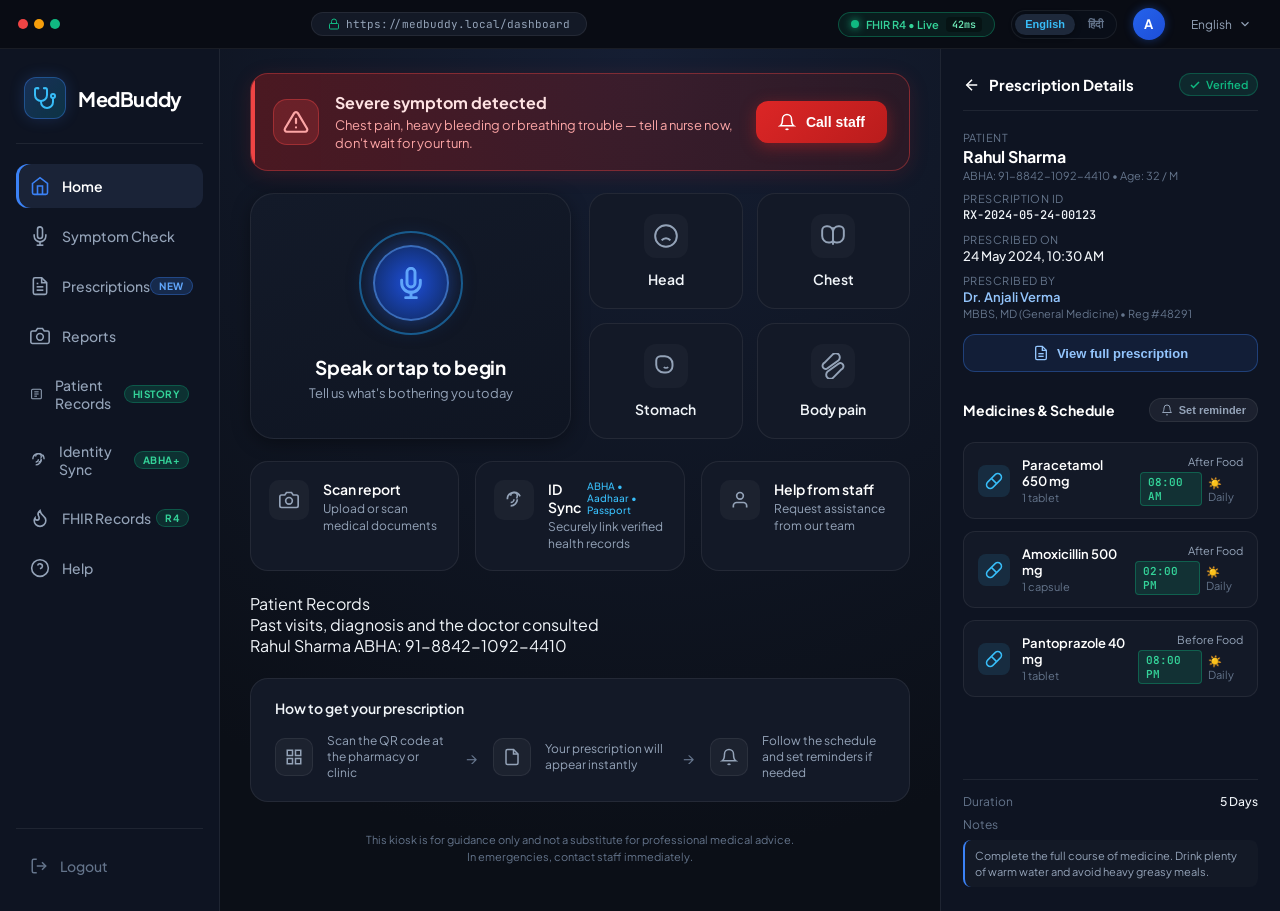
==== commit 743e8fdd: "added index.html" ====
--- a/index.html
+++ b/index.html
@@ -119,6 +119,20 @@
             </div>
           </li>
 
+          <li class="nav-item" onclick="scrollToRecords()">
+            <div class="nav-item-content">
+              <svg viewBox="0 0 24 24" fill="none" stroke="currentColor">
+                <path d="M19 3H5a2 2 0 0 0-2 2v14a2 2 0 0 0 2 2h14a2 2 0 0 0 2-2V5a2 2 0 0 0-2-2z"></path>
+                <line x1="8" y1="8" x2="16" y2="8"></line>
+                <line x1="8" y1="12" x2="16" y2="12"></line>
+                <line x1="8" y1="16" x2="13" y2="16"></line>
+              </svg>
+              <span id="txtNavRecords">Patient Records</span>
+            </div>
+            <span class="badge-pill badge-sync">History</span>
+          </li>
+
+
           <li class="nav-item" onclick="openIdSyncModal()">
             <div class="nav-item-content">
               <!-- Fingerprint / ID Sync -->
@@ -320,6 +334,25 @@
             <p id="txtUtilHelpSub">Request assistance from our team</p>
           </div>
         </div>
+      </div>
+
+
+      <!-- ============ Patient Records / Medical History ============ -->
+      <div class="records-card" id="patientRecordsSection">
+        <div class="records-head">
+          <div>
+            <div class="records-title">Patient Records</div>
+            <div class="records-sub">Past visits, diagnosis and the doctor consulted</div>
+          </div>
+          <div class="records-owner">
+            <span class="records-owner-name" id="recordsOwnerName">Rahul Sharma</span>
+            <span class="records-owner-id" id="recordsOwnerId">ABHA: 91-8842-1092-4410</span>
+          </div>
+        </div>
+
+        <div class="records-filter-row" id="recordsFilterRow"></div>
+        <div class="records-list" id="recordsList"></div>
+        <div class="records-empty" id="recordsEmpty" style="display:none;">No visits found for this filter.</div>
       </div>
 
       <!-- How to Get Your Prescription Workflow Guide -->
--- a/styles.css
+++ b/styles.css
@@ -0,0 +1,1542 @@
+/* ==========================================================================
+       MedBuddy Design System - Heavy Modern Dark Kiosk Styling
+       ========================================================================== */
+    :root {
+      --bg-base: #0b0f17;
+      --bg-sidebar: #0e1422;
+      --bg-card: #131927;
+      --bg-card-hover: #172134;
+      --bg-card-active: #1c283f;
+      --border-subtle: rgba(255, 255, 255, 0.07);
+      --border-strong: rgba(255, 255, 255, 0.12);
+      --border-accent: rgba(59, 130, 246, 0.4);
+
+      --color-primary: #3b82f6;
+      --color-primary-hover: #2563eb;
+      --color-primary-glow: rgba(59, 130, 246, 0.28);
+
+      --color-emergency: #ef4444;
+      --color-emergency-hover: #dc2626;
+      --color-emergency-bg: rgba(239, 68, 68, 0.14);
+      --color-emergency-border: rgba(239, 68, 68, 0.38);
+
+      --color-emerald: #10b981;
+      --color-emerald-bg: rgba(16, 185, 129, 0.12);
+      --color-emerald-border: rgba(16, 185, 129, 0.3);
+
+      --color-amber: #f59e0b;
+      --color-cyan: #06b6d4;
+
+      --text-white: #ffffff;
+      --text-main: #f1f5f9;
+      --text-muted: #94a3b8;
+      --text-dim: #64748b;
+
+      --radius-sm: 8px;
+      --radius-md: 12px;
+      --radius-lg: 18px;
+      --radius-xl: 24px;
+      --radius-full: 9999px;
+
+      --shadow-card: 0 4px 20px -2px rgba(0, 0, 0, 0.45);
+      --shadow-glow: 0 0 25px rgba(59, 130, 246, 0.25);
+      --shadow-emergency: 0 0 30px rgba(239, 68, 68, 0.3);
+      --transition-smooth: all 0.22s cubic-bezier(0.4, 0, 0.2, 1);
+    }
+
+    * {
+      box-sizing: border-box;
+      margin: 0;
+      padding: 0;
+      -webkit-font-smoothing: antialiased;
+      -moz-osx-font-smoothing: grayscale;
+    }
+
+    body {
+      font-family: 'Plus Jakarta Sans', -apple-system, BlinkMacSystemFont, sans-serif;
+      background-color: var(--bg-base);
+      color: var(--text-main);
+      min-height: 100vh;
+      overflow-x: hidden;
+      display: flex;
+      flex-direction: column;
+      user-select: none;
+    }
+
+    /* Custom Scrollbars */
+    ::-webkit-scrollbar {
+      width: 6px;
+      height: 6px;
+    }
+    ::-webkit-scrollbar-track {
+      background: rgba(11, 15, 23, 0.5);
+    }
+    ::-webkit-scrollbar-thumb {
+      background: rgba(255, 255, 255, 0.15);
+      border-radius: 999px;
+    }
+    ::-webkit-scrollbar-thumb:hover {
+      background: rgba(255, 255, 255, 0.25);
+    }
+
+    /* Browser Mockup Header (Optional Kiosk Bar) */
+    .kiosk-top-bar {
+      display: flex;
+      align-items: center;
+      justify-content: space-between;
+      padding: 8px 18px;
+      background: #090c14;
+      border-bottom: 1px solid var(--border-subtle);
+      font-size: 12px;
+      color: var(--text-dim);
+    }
+    .kiosk-status-dots {
+      display: flex;
+      gap: 6px;
+    }
+    .kiosk-dot {
+      width: 10px;
+      height: 10px;
+      border-radius: 50%;
+    }
+    .kiosk-dot.red { background: #ef4444; }
+    .kiosk-dot.yellow { background: #f59e0b; }
+    .kiosk-dot.green { background: #10b981; }
+
+    .kiosk-url-pill {
+      background: #131926;
+      border: 1px solid var(--border-subtle);
+      padding: 4px 16px;
+      border-radius: 20px;
+      font-family: 'JetBrains Mono', monospace;
+      color: var(--text-muted);
+      display: flex;
+      align-items: center;
+      gap: 6px;
+      font-size: 11px;
+    }
+    .kiosk-url-pill svg {
+      width: 12px;
+      height: 12px;
+      stroke: var(--color-emerald);
+    }
+
+    .kiosk-meta-controls {
+      display: flex;
+      align-items: center;
+      gap: 16px;
+    }
+    .lang-dropdown {
+      display: flex;
+      align-items: center;
+      gap: 6px;
+      cursor: pointer;
+      color: var(--text-muted);
+      padding: 4px 10px;
+      border-radius: var(--radius-sm);
+      transition: var(--transition-smooth);
+    }
+    .lang-dropdown:hover {
+      background: rgba(255, 255, 255, 0.05);
+      color: var(--text-white);
+    }
+
+    /* App Shell Grid Layout */
+    .app-shell {
+      display: grid;
+      grid-template-columns: 240px 1fr 390px;
+      min-height: calc(100vh - 38px);
+      background: radial-gradient(circle at 50% 0%, #151e33 0%, #0b0f17 75%);
+    }
+
+    @media (max-width: 1280px) {
+      .app-shell {
+        grid-template-columns: 220px 1fr 340px;
+      }
+    }
+    @media (max-width: 1024px) {
+      .app-shell {
+        grid-template-columns: 80px 1fr;
+      }
+      .prescription-panel {
+        display: none;
+      }
+    }
+
+    /* ==========================================================================
+       1. Left Sidebar Navigation
+       ========================================================================== */
+    .sidebar {
+      background: var(--bg-sidebar);
+      border-right: 1px solid var(--border-subtle);
+      padding: 24px 16px;
+      display: flex;
+      flex-direction: column;
+      justify-content: space-between;
+    }
+
+    .brand-container {
+      display: flex;
+      align-items: center;
+      gap: 12px;
+      padding: 4px 8px 24px;
+      border-bottom: 1px solid var(--border-subtle);
+      margin-bottom: 20px;
+    }
+    .brand-icon-wrapper {
+      width: 42px;
+      height: 42px;
+      border-radius: 12px;
+      background: linear-gradient(135deg, rgba(59, 130, 246, 0.25), rgba(6, 182, 212, 0.2));
+      border: 1px solid rgba(59, 130, 246, 0.4);
+      display: flex;
+      align-items: center;
+      justify-content: center;
+      box-shadow: 0 0 15px rgba(59, 130, 246, 0.2);
+    }
+    .brand-icon-wrapper svg {
+      width: 24px;
+      height: 24px;
+      color: #38bdf8;
+    }
+    .brand-title {
+      font-size: 20px;
+      font-weight: 700;
+      letter-spacing: -0.02em;
+      color: var(--text-white);
+      display: flex;
+      align-items: center;
+      gap: 4px;
+    }
+    .brand-title span {
+      color: #38bdf8;
+    }
+
+    .nav-list {
+      list-style: none;
+      display: flex;
+      flex-direction: column;
+      gap: 6px;
+    }
+    .nav-item {
+      display: flex;
+      align-items: center;
+      justify-content: space-between;
+      padding: 12px 14px;
+      border-radius: var(--radius-md);
+      color: var(--text-muted);
+      font-size: 14px;
+      font-weight: 500;
+      cursor: pointer;
+      transition: var(--transition-smooth);
+      position: relative;
+    }
+    .nav-item-content {
+      display: flex;
+      align-items: center;
+      gap: 12px;
+    }
+    .nav-item svg {
+      width: 20px;
+      height: 20px;
+      stroke-width: 1.9;
+    }
+    .nav-item:hover {
+      background: rgba(255, 255, 255, 0.04);
+      color: var(--text-white);
+      transform: translateX(2px);
+    }
+    .nav-item.active {
+      background: #1a2337;
+      color: var(--text-white);
+      font-weight: 600;
+      box-shadow: inset 3px 0 0 var(--color-primary);
+    }
+    .nav-item.active svg {
+      stroke: var(--color-primary);
+    }
+
+    .badge-pill {
+      font-size: 10px;
+      font-weight: 700;
+      padding: 2px 8px;
+      border-radius: var(--radius-full);
+      text-transform: uppercase;
+      letter-spacing: 0.05em;
+    }
+    .badge-new {
+      background: rgba(59, 130, 246, 0.2);
+      color: #60a5fa;
+      border: 1px solid rgba(59, 130, 246, 0.35);
+    }
+    .badge-sync {
+      background: rgba(16, 185, 129, 0.18);
+      color: #34d399;
+      border: 1px solid rgba(16, 185, 129, 0.3);
+    }
+
+    .sidebar-footer {
+      border-top: 1px solid var(--border-subtle);
+      padding-top: 16px;
+      margin-top: auto;
+    }
+    .logout-btn {
+      display: flex;
+      align-items: center;
+      gap: 12px;
+      padding: 12px 14px;
+      border-radius: var(--radius-md);
+      color: var(--text-dim);
+      font-size: 14px;
+      font-weight: 500;
+      cursor: pointer;
+      transition: var(--transition-smooth);
+    }
+    .logout-btn:hover {
+      background: rgba(239, 68, 68, 0.1);
+      color: #f87171;
+    }
+
+    /* ==========================================================================
+       2. Center Dashboard
+       ========================================================================== */
+    .main-content {
+      padding: 24px 30px;
+      overflow-y: auto;
+      display: flex;
+      flex-direction: column;
+      gap: 22px;
+    }
+
+    /* Top User Bar */
+    .top-header-mobile {
+      display: flex;
+      align-items: center;
+      justify-content: space-between;
+      margin-bottom: 4px;
+    }
+    .profile-pill {
+      display: flex;
+      align-items: center;
+      gap: 10px;
+      background: var(--bg-card);
+      border: 1px solid var(--border-subtle);
+      padding: 4px 14px 4px 4px;
+      border-radius: var(--radius-full);
+      cursor: pointer;
+      transition: var(--transition-smooth);
+    }
+    .profile-pill:hover {
+      border-color: var(--border-strong);
+      background: var(--bg-card-hover);
+    }
+    .avatar-circle {
+      width: 32px;
+      height: 32px;
+      border-radius: 50%;
+      background: linear-gradient(135deg, #2563eb, #1d4ed8);
+      color: white;
+      font-weight: 700;
+      font-size: 13px;
+      display: flex;
+      align-items: center;
+      justify-content: center;
+      box-shadow: 0 0 10px rgba(37, 99, 235, 0.4);
+    }
+    .profile-name {
+      font-size: 13px;
+      font-weight: 600;
+      color: var(--text-main);
+    }
+
+    /* Severe Symptom Alert Banner */
+    .alert-banner {
+      background: linear-gradient(90deg, rgba(185, 28, 28, 0.35) 0%, rgba(127, 29, 29, 0.22) 100%);
+      border: 1px solid var(--color-emergency-border);
+      border-radius: var(--radius-lg);
+      padding: 18px 22px;
+      display: flex;
+      align-items: center;
+      justify-content: space-between;
+      gap: 18px;
+      position: relative;
+      overflow: hidden;
+      box-shadow: 0 4px 20px rgba(220, 38, 38, 0.15);
+      animation: alert-pulse 3s infinite ease-in-out;
+    }
+    .alert-banner::before {
+      content: '';
+      position: absolute;
+      left: 0;
+      top: 0;
+      bottom: 0;
+      width: 4px;
+      background: var(--color-emergency);
+    }
+    @keyframes alert-pulse {
+      0%, 100% { box-shadow: 0 4px 20px rgba(220, 38, 38, 0.15); }
+      50% { box-shadow: 0 4px 28px rgba(239, 68, 68, 0.3); border-color: rgba(239, 68, 68, 0.6); }
+    }
+
+    .alert-left-content {
+      display: flex;
+      align-items: center;
+      gap: 16px;
+    }
+    .alert-icon-box {
+      width: 46px;
+      height: 46px;
+      border-radius: 14px;
+      background: rgba(239, 68, 68, 0.2);
+      border: 1px solid rgba(239, 68, 68, 0.4);
+      display: flex;
+      align-items: center;
+      justify-content: center;
+      flex-shrink: 0;
+    }
+    .alert-icon-box svg {
+      width: 26px;
+      height: 26px;
+      stroke: #fca5a5;
+    }
+    .alert-title {
+      font-size: 16px;
+      font-weight: 700;
+      color: #fee2e2;
+      margin-bottom: 3px;
+    }
+    .alert-desc {
+      font-size: 13px;
+      color: #fca5a5;
+      line-height: 1.4;
+    }
+
+    .btn-call-staff {
+      display: flex;
+      align-items: center;
+      gap: 10px;
+      background: linear-gradient(135deg, #dc2626, #b91c1c);
+      color: white;
+      border: none;
+      padding: 12px 22px;
+      border-radius: var(--radius-md);
+      font-weight: 600;
+      font-size: 14px;
+      cursor: pointer;
+      box-shadow: 0 4px 16px rgba(220, 38, 38, 0.4);
+      transition: var(--transition-smooth);
+      flex-shrink: 0;
+      white-space: nowrap;
+    }
+    .btn-call-staff:hover {
+      background: linear-gradient(135deg, #ef4444, #dc2626);
+      transform: translateY(-1px);
+      box-shadow: 0 6px 22px rgba(239, 68, 68, 0.55);
+    }
+    .btn-call-staff svg {
+      width: 18px;
+      height: 18px;
+    }
+
+    /* Center Grid: Hero Voice + 2x2 Symptoms */
+    .triage-grid-row {
+      display: grid;
+      grid-template-columns: 1fr 1fr;
+      gap: 18px;
+    }
+
+    /* Hero Mic Card */
+    .hero-mic-card {
+      background: linear-gradient(160deg, #131a29 0%, #0f1522 100%);
+      border: 1px solid var(--border-subtle);
+      border-radius: var(--radius-xl);
+      padding: 34px 24px;
+      display: flex;
+      flex-direction: column;
+      align-items: center;
+      justify-content: center;
+      text-align: center;
+      cursor: pointer;
+      transition: var(--transition-smooth);
+      position: relative;
+      overflow: hidden;
+      box-shadow: var(--shadow-card);
+    }
+    .hero-mic-card:hover {
+      border-color: var(--border-accent);
+      transform: translateY(-2px);
+      box-shadow: 0 8px 30px rgba(0, 0, 0, 0.5), 0 0 25px rgba(59, 130, 246, 0.15);
+    }
+
+    .mic-pulse-outer {
+      position: relative;
+      width: 104px;
+      height: 104px;
+      margin-bottom: 20px;
+      display: flex;
+      align-items: center;
+      justify-content: center;
+    }
+    .mic-pulse-ring {
+      position: absolute;
+      width: 100%;
+      height: 100%;
+      border-radius: 50%;
+      border: 2px solid rgba(59, 130, 246, 0.35);
+      animation: radar-pulse 2.6s cubic-bezier(0.2, 0.8, 0.2, 1) infinite;
+    }
+    .mic-pulse-ring:nth-child(2) {
+      animation-delay: 0.8s;
+      border-color: rgba(6, 182, 212, 0.25);
+    }
+    .mic-core-button {
+      position: relative;
+      z-index: 2;
+      width: 76px;
+      height: 76px;
+      border-radius: 50%;
+      background: radial-gradient(circle, #1d4ed8 0%, #0f2757 100%);
+      border: 2px solid rgba(96, 165, 250, 0.5);
+      display: flex;
+      align-items: center;
+      justify-content: center;
+      box-shadow: 0 0 25px rgba(37, 99, 235, 0.5);
+      transition: var(--transition-smooth);
+    }
+    .hero-mic-card:hover .mic-core-button {
+      transform: scale(1.08);
+      box-shadow: 0 0 35px rgba(59, 130, 246, 0.8);
+      border-color: #93c5fd;
+    }
+    .mic-core-button svg {
+      width: 32px;
+      height: 32px;
+      stroke: #60a5fa;
+      stroke-width: 2.2;
+    }
+
+    @keyframes radar-pulse {
+      0% {
+        transform: scale(0.7);
+        opacity: 0.9;
+      }
+      100% {
+        transform: scale(1.6);
+        opacity: 0;
+      }
+    }
+
+    .hero-title {
+      font-size: 19px;
+      font-weight: 700;
+      color: var(--text-white);
+      margin-bottom: 6px;
+      letter-spacing: -0.01em;
+    }
+    .hero-subtitle {
+      font-size: 13px;
+      color: var(--text-muted);
+    }
+
+    /* 2x2 Symptoms Grid */
+    .symptom-quad-grid {
+      display: grid;
+      grid-template-columns: 1fr 1fr;
+      gap: 14px;
+    }
+    .symptom-card {
+      background: var(--bg-card);
+      border: 1px solid var(--border-subtle);
+      border-radius: var(--radius-lg);
+      padding: 20px 16px;
+      display: flex;
+      flex-direction: column;
+      align-items: center;
+      justify-content: center;
+      gap: 12px;
+      cursor: pointer;
+      transition: var(--transition-smooth);
+    }
+    .symptom-card:hover {
+      background: var(--bg-card-hover);
+      border-color: rgba(255, 255, 255, 0.16);
+      transform: translateY(-2px);
+      box-shadow: 0 6px 20px rgba(0, 0, 0, 0.35);
+    }
+    .symptom-icon-box {
+      width: 44px;
+      height: 44px;
+      border-radius: 12px;
+      background: rgba(255, 255, 255, 0.03);
+      display: flex;
+      align-items: center;
+      justify-content: center;
+      transition: var(--transition-smooth);
+    }
+    .symptom-card:hover .symptom-icon-box {
+      background: rgba(59, 130, 246, 0.12);
+    }
+    .symptom-icon-box svg {
+      width: 26px;
+      height: 26px;
+      stroke: var(--text-muted);
+      stroke-width: 1.8;
+      transition: var(--transition-smooth);
+    }
+    .symptom-card:hover .symptom-icon-box svg {
+      stroke: #60a5fa;
+      transform: scale(1.1);
+    }
+    .symptom-label {
+      font-size: 14px;
+      font-weight: 600;
+      color: var(--text-main);
+    }
+
+    /* 3-Column Utility Cards Row */
+    .utility-actions-row {
+      display: grid;
+      grid-template-columns: repeat(3, 1fr);
+      gap: 16px;
+    }
+    .utility-card {
+      background: var(--bg-card);
+      border: 1px solid var(--border-subtle);
+      border-radius: var(--radius-lg);
+      padding: 18px 18px;
+      display: flex;
+      align-items: flex-start;
+      gap: 14px;
+      cursor: pointer;
+      transition: var(--transition-smooth);
+    }
+    .utility-card:hover {
+      background: var(--bg-card-hover);
+      border-color: rgba(59, 130, 246, 0.3);
+      transform: translateY(-2px);
+      box-shadow: 0 6px 20px rgba(0, 0, 0, 0.3);
+    }
+    .utility-icon-box {
+      width: 40px;
+      height: 40px;
+      border-radius: 10px;
+      background: rgba(255, 255, 255, 0.04);
+      display: flex;
+      align-items: center;
+      justify-content: center;
+      flex-shrink: 0;
+    }
+    .utility-icon-box svg {
+      width: 20px;
+      height: 20px;
+      stroke: var(--text-muted);
+    }
+    .utility-card:hover .utility-icon-box svg {
+      stroke: var(--color-primary);
+    }
+    .utility-content h4 {
+      font-size: 14px;
+      font-weight: 600;
+      color: var(--text-white);
+      margin-bottom: 3px;
+      display: flex;
+      align-items: center;
+      gap: 6px;
+    }
+    .utility-content p {
+      font-size: 12px;
+      color: var(--text-muted);
+      line-height: 1.35;
+    }
+
+    /* Bottom Process Card: "How to get your prescription" */
+    .workflow-guide-card {
+      background: var(--bg-card);
+      border: 1px solid var(--border-subtle);
+      border-radius: var(--radius-lg);
+      padding: 20px 24px;
+      display: flex;
+      flex-direction: column;
+      gap: 16px;
+    }
+    .workflow-header {
+      font-size: 14px;
+      font-weight: 600;
+      color: var(--text-main);
+    }
+    .workflow-steps-flex {
+      display: flex;
+      align-items: center;
+      justify-content: space-between;
+      gap: 12px;
+    }
+    .workflow-step {
+      display: flex;
+      align-items: center;
+      gap: 14px;
+      flex: 1;
+    }
+    .step-badge {
+      width: 38px;
+      height: 38px;
+      border-radius: 10px;
+      background: rgba(255, 255, 255, 0.04);
+      border: 1px solid var(--border-subtle);
+      display: flex;
+      align-items: center;
+      justify-content: center;
+      flex-shrink: 0;
+    }
+    .step-badge svg {
+      width: 18px;
+      height: 18px;
+      stroke: #94a3b8;
+    }
+    .step-text {
+      font-size: 12px;
+      color: var(--text-muted);
+      line-height: 1.35;
+    }
+    .step-arrow {
+      color: var(--text-dim);
+      font-size: 16px;
+      padding: 0 4px;
+    }
+
+    .kiosk-footer-disclaimer {
+      text-align: center;
+      font-size: 11px;
+      color: var(--text-dim);
+      line-height: 1.5;
+      padding: 8px 0;
+    }
+
+    /* ==========================================================================
+       3. Right Prescription Details Panel
+       ========================================================================== */
+    .prescription-panel {
+      background: #0e1422;
+      border-left: 1px solid var(--border-subtle);
+      padding: 24px 22px;
+      overflow-y: auto;
+      display: flex;
+      flex-direction: column;
+      gap: 20px;
+    }
+
+    .prescription-header {
+      display: flex;
+      align-items: center;
+      justify-content: space-between;
+      padding-bottom: 14px;
+      border-bottom: 1px solid var(--border-subtle);
+    }
+    .back-btn-title {
+      display: flex;
+      align-items: center;
+      gap: 8px;
+      font-size: 15px;
+      font-weight: 700;
+      color: var(--text-white);
+      cursor: pointer;
+    }
+    .back-btn-title:hover {
+      color: var(--color-primary);
+    }
+    .status-verified {
+      display: flex;
+      align-items: center;
+      gap: 5px;
+      font-size: 11px;
+      font-weight: 600;
+      color: var(--color-emerald);
+      background: var(--color-emerald-bg);
+      border: 1px solid var(--color-emerald-border);
+      padding: 4px 9px;
+      border-radius: var(--radius-full);
+    }
+
+    /* Metadata Block */
+    .patient-meta-card {
+      display: flex;
+      flex-direction: column;
+      gap: 10px;
+    }
+    .meta-group {
+      display: flex;
+      flex-direction: column;
+      gap: 2px;
+    }
+    .meta-label {
+      font-size: 11px;
+      color: var(--text-dim);
+      text-transform: uppercase;
+      letter-spacing: 0.04em;
+    }
+    .meta-value {
+      font-size: 13px;
+      font-weight: 500;
+      color: var(--text-main);
+    }
+    .meta-value.patient-name {
+      font-size: 16px;
+      font-weight: 700;
+      color: var(--text-white);
+    }
+    .meta-value.doctor-name {
+      font-weight: 600;
+      color: #93c5fd;
+    }
+    .meta-sub {
+      font-size: 11px;
+      color: var(--text-dim);
+    }
+
+    .btn-view-full-rx {
+      display: flex;
+      align-items: center;
+      justify-content: center;
+      gap: 8px;
+      background: rgba(59, 130, 246, 0.1);
+      border: 1px solid rgba(59, 130, 246, 0.35);
+      color: #93c5fd;
+      padding: 10px;
+      border-radius: var(--radius-md);
+      font-size: 13px;
+      font-weight: 600;
+      cursor: pointer;
+      transition: var(--transition-smooth);
+      margin-top: 4px;
+    }
+    .btn-view-full-rx:hover {
+      background: rgba(59, 130, 246, 0.2);
+      border-color: #3b82f6;
+      color: white;
+    }
+    .btn-view-full-rx svg {
+      width: 16px;
+      height: 16px;
+    }
+
+    /* Medicines & Schedule Section */
+    .schedule-header-row {
+      display: flex;
+      align-items: center;
+      justify-content: space-between;
+      margin-top: 6px;
+    }
+    .section-title {
+      font-size: 14px;
+      font-weight: 700;
+      color: var(--text-white);
+    }
+    .btn-set-reminder {
+      display: flex;
+      align-items: center;
+      gap: 6px;
+      background: rgba(255, 255, 255, 0.06);
+      border: 1px solid var(--border-subtle);
+      color: var(--text-muted);
+      padding: 5px 11px;
+      border-radius: var(--radius-full);
+      font-size: 11px;
+      font-weight: 600;
+      cursor: pointer;
+      transition: var(--transition-smooth);
+    }
+    .btn-set-reminder:hover, .btn-set-reminder.active {
+      background: rgba(59, 130, 246, 0.18);
+      border-color: rgba(59, 130, 246, 0.4);
+      color: #93c5fd;
+    }
+    .btn-set-reminder svg {
+      width: 12px;
+      height: 12px;
+    }
+
+    .medicines-list {
+      display: flex;
+      flex-direction: column;
+      gap: 12px;
+    }
+    .med-item-card {
+      background: var(--bg-card);
+      border: 1px solid var(--border-subtle);
+      border-radius: var(--radius-md);
+      padding: 12px 14px;
+      display: flex;
+      align-items: center;
+      justify-content: space-between;
+      gap: 12px;
+      transition: var(--transition-smooth);
+    }
+    .med-item-card:hover {
+      background: var(--bg-card-hover);
+      border-color: rgba(255, 255, 255, 0.14);
+    }
+    .med-left-info {
+      display: flex;
+      align-items: center;
+      gap: 12px;
+    }
+    .med-pill-icon {
+      width: 32px;
+      height: 32px;
+      border-radius: 8px;
+      background: rgba(56, 189, 248, 0.12);
+      display: flex;
+      align-items: center;
+      justify-content: center;
+      flex-shrink: 0;
+    }
+    .med-pill-icon svg {
+      width: 18px;
+      height: 18px;
+      stroke: #38bdf8;
+    }
+    .med-name {
+      font-size: 13px;
+      font-weight: 600;
+      color: var(--text-white);
+      margin-bottom: 2px;
+    }
+    .med-dose {
+      font-size: 11px;
+      color: var(--text-dim);
+    }
+
+    .med-right-schedule {
+      display: flex;
+      flex-direction: column;
+      align-items: flex-end;
+      gap: 4px;
+    }
+    .food-timing-tag {
+      font-size: 11px;
+      color: var(--text-muted);
+    }
+    .schedule-badge-row {
+      display: flex;
+      align-items: center;
+      gap: 6px;
+    }
+    .time-chip {
+      background: rgba(16, 185, 129, 0.15);
+      border: 1px solid rgba(16, 185, 129, 0.35);
+      color: #34d399;
+      font-family: 'JetBrains Mono', monospace;
+      font-size: 11px;
+      font-weight: 600;
+      padding: 2px 7px;
+      border-radius: 4px;
+    }
+    .frequency-tag {
+      font-size: 11px;
+      color: var(--text-dim);
+      display: flex;
+      align-items: center;
+      gap: 3px;
+    }
+
+    .rx-summary-footer {
+      border-top: 1px solid var(--border-subtle);
+      padding-top: 14px;
+      display: flex;
+      flex-direction: column;
+      gap: 8px;
+      margin-top: auto;
+    }
+    .summary-item-row {
+      display: flex;
+      justify-content: space-between;
+      font-size: 12px;
+    }
+    .summary-key {
+      color: var(--text-dim);
+    }
+    .summary-val {
+      color: var(--text-main);
+      font-weight: 500;
+    }
+    .rx-notes-text {
+      font-size: 11px;
+      color: var(--text-muted);
+      line-height: 1.4;
+      background: rgba(255, 255, 255, 0.02);
+      padding: 8px 10px;
+      border-radius: var(--radius-sm);
+      border-left: 2px solid var(--color-primary);
+    }
+
+    /* ==========================================================================
+       4. Interactive Modals & Drawers
+       ========================================================================== */
+    .modal-overlay {
+      position: fixed;
+      top: 0;
+      left: 0;
+      right: 0;
+      bottom: 0;
+      background: rgba(5, 8, 14, 0.85);
+      backdrop-filter: blur(8px);
+      z-index: 999;
+      display: none;
+      align-items: center;
+      justify-content: center;
+      padding: 20px;
+    }
+    .modal-overlay.open {
+      display: flex;
+      animation: modal-fade-in 0.2s cubic-bezier(0.16, 1, 0.3, 1);
+    }
+    @keyframes modal-fade-in {
+      from { opacity: 0; transform: scale(0.96); }
+      to { opacity: 1; transform: scale(1); }
+    }
+
+    .modal-card {
+      background: #111726;
+      border: 1px solid var(--border-strong);
+      border-radius: var(--radius-xl);
+      box-shadow: 0 20px 50px rgba(0, 0, 0, 0.7);
+      width: 100%;
+      max-width: 580px;
+      overflow: hidden;
+      display: flex;
+      flex-direction: column;
+    }
+    .modal-header {
+      display: flex;
+      align-items: center;
+      justify-content: space-between;
+      padding: 18px 24px;
+      border-bottom: 1px solid var(--border-subtle);
+    }
+    .modal-title {
+      font-size: 17px;
+      font-weight: 700;
+      color: var(--text-white);
+      display: flex;
+      align-items: center;
+      gap: 10px;
+    }
+    .modal-close-btn {
+      background: none;
+      border: none;
+      color: var(--text-dim);
+      cursor: pointer;
+      padding: 6px;
+      border-radius: 6px;
+      transition: var(--transition-smooth);
+    }
+    .modal-close-btn:hover {
+      background: rgba(255, 255, 255, 0.08);
+      color: white;
+    }
+    .modal-body {
+      padding: 24px;
+      display: flex;
+      flex-direction: column;
+      gap: 18px;
+    }
+
+    /* Identity Sync Tabs (ABHA, Aadhaar, Passport) */
+    .id-sync-tabs {
+      display: flex;
+      background: #090e18;
+      padding: 4px;
+      border-radius: var(--radius-md);
+      border: 1px solid var(--border-subtle);
+      gap: 4px;
+    }
+    .id-tab-btn {
+      flex: 1;
+      padding: 10px 8px;
+      background: transparent;
+      border: none;
+      color: var(--text-dim);
+      font-size: 13px;
+      font-weight: 600;
+      border-radius: var(--radius-sm);
+      cursor: pointer;
+      display: flex;
+      align-items: center;
+      justify-content: center;
+      gap: 6px;
+      transition: var(--transition-smooth);
+    }
+    .id-tab-btn.active {
+      background: #19243a;
+      color: var(--text-white);
+      box-shadow: 0 2px 8px rgba(0, 0, 0, 0.3);
+      border: 1px solid var(--border-accent);
+    }
+    .id-tab-btn svg {
+      width: 16px;
+      height: 16px;
+    }
+
+    .form-group {
+      display: flex;
+      flex-direction: column;
+      gap: 6px;
+    }
+    .form-label {
+      font-size: 12px;
+      font-weight: 600;
+      color: var(--text-muted);
+    }
+    .form-input {
+      background: #0b0f17;
+      border: 1px solid var(--border-subtle);
+      border-radius: var(--radius-md);
+      padding: 12px 14px;
+      color: white;
+      font-size: 14px;
+      font-family: inherit;
+      outline: none;
+      transition: var(--transition-smooth);
+    }
+    .form-input:focus {
+      border-color: var(--color-primary);
+      box-shadow: 0 0 0 3px rgba(59, 130, 246, 0.2);
+    }
+
+    .biometric-scanner-box {
+      border: 2px dashed rgba(59, 130, 246, 0.3);
+      border-radius: var(--radius-lg);
+      padding: 24px;
+      display: flex;
+      flex-direction: column;
+      align-items: center;
+      justify-content: center;
+      gap: 12px;
+      cursor: pointer;
+      background: rgba(59, 130, 246, 0.03);
+      transition: var(--transition-smooth);
+      position: relative;
+      overflow: hidden;
+    }
+    .biometric-scanner-box:hover, .biometric-scanner-box.scanning {
+      border-color: var(--color-primary);
+      background: rgba(59, 130, 246, 0.08);
+    }
+    .scanner-laser {
+      position: absolute;
+      top: 0;
+      left: 0;
+      right: 0;
+      height: 3px;
+      background: linear-gradient(90deg, transparent, #38bdf8, transparent);
+      box-shadow: 0 0 10px #38bdf8;
+      display: none;
+    }
+    .biometric-scanner-box.scanning .scanner-laser {
+      display: block;
+      animation: scan-line 1.6s infinite ease-in-out alternate;
+    }
+    @keyframes scan-line {
+      0% { top: 10%; }
+      100% { top: 90%; }
+    }
+
+    .btn-submit-action {
+      background: linear-gradient(135deg, #2563eb, #1d4ed8);
+      color: white;
+      border: none;
+      padding: 13px 20px;
+      border-radius: var(--radius-md);
+      font-weight: 600;
+      font-size: 14px;
+      cursor: pointer;
+      display: flex;
+      align-items: center;
+      justify-content: center;
+      gap: 8px;
+      transition: var(--transition-smooth);
+      box-shadow: 0 4px 15px rgba(37, 99, 235, 0.35);
+    }
+    .btn-submit-action:hover {
+      background: linear-gradient(135deg, #3b82f6, #2563eb);
+      box-shadow: 0 6px 20px rgba(59, 130, 246, 0.5);
+    }
+
+    /* Waveform for Voice Triage Modal */
+    .waveform-visualizer {
+      display: flex;
+      align-items: center;
+      justify-content: center;
+      gap: 6px;
+      height: 60px;
+      padding: 10px 0;
+    }
+    .waveform-bar {
+      width: 6px;
+      height: 12px;
+      border-radius: 4px;
+      background: linear-gradient(to top, #3b82f6, #38bdf8);
+      animation: wave-bounce 1.2s ease-in-out infinite alternate;
+    }
+    .waveform-bar:nth-child(2) { animation-delay: 0.15s; height: 35px; }
+    .waveform-bar:nth-child(3) { animation-delay: 0.3s; height: 50px; }
+    .waveform-bar:nth-child(4) { animation-delay: 0.45s; height: 25px; }
+    .waveform-bar:nth-child(5) { animation-delay: 0.6s; height: 42px; }
+    .waveform-bar:nth-child(6) { animation-delay: 0.25s; height: 30px; }
+    .waveform-bar:nth-child(7) { animation-delay: 0.5s; height: 18px; }
+    @keyframes wave-bounce {
+      0% { transform: scaleY(0.4); opacity: 0.5; }
+      100% { transform: scaleY(1.4); opacity: 1; }
+    }
+
+    /* Toast Notification */
+    .toast-container {
+      position: fixed;
+      bottom: 24px;
+      right: 24px;
+      z-index: 1000;
+      display: flex;
+      flex-direction: column;
+      gap: 10px;
+      pointer-events: none;
+    }
+    .toast-box {
+      background: #141c2e;
+      border: 1px solid var(--border-accent);
+      box-shadow: 0 10px 25px rgba(0, 0, 0, 0.5);
+      padding: 14px 20px;
+      border-radius: var(--radius-md);
+      color: white;
+      font-size: 13px;
+      display: flex;
+      align-items: center;
+      gap: 12px;
+      animation: toast-slide-in 0.3s cubic-bezier(0.16, 1, 0.3, 1);
+      pointer-events: auto;
+    }
+    @keyframes toast-slide-in {
+      from { transform: translateY(20px); opacity: 0; }
+      to { transform: translateY(0); opacity: 1; }
+    }
+
+    /* ==========================================================================
+       7. HL7 FHIR R4 API Explorer & Status Styles
+       ========================================================================== */
+    .fhir-status-pill {
+      display: flex;
+      align-items: center;
+      gap: 7px;
+      background: rgba(16, 185, 129, 0.1);
+      border: 1px solid rgba(16, 185, 129, 0.35);
+      padding: 4px 12px;
+      border-radius: var(--radius-full);
+      font-size: 11px;
+      font-weight: 600;
+      color: #34d399;
+      cursor: pointer;
+      transition: var(--transition-smooth);
+    }
+    .fhir-status-pill:hover {
+      background: rgba(16, 185, 129, 0.2);
+      border-color: #10b981;
+      transform: translateY(-1px);
+      box-shadow: 0 0 14px rgba(16, 185, 129, 0.3);
+    }
+    .fhir-dot {
+      width: 8px;
+      height: 8px;
+      border-radius: 50%;
+      background: #10b981;
+      box-shadow: 0 0 8px #10b981;
+      animation: fhir-ping 2s cubic-bezier(0, 0, 0.2, 1) infinite;
+    }
+    @keyframes fhir-ping {
+      0%, 100% { opacity: 1; transform: scale(1); }
+      50% { opacity: 0.4; transform: scale(1.3); }
+    }
+    .fhir-ping {
+      background: rgba(0, 0, 0, 0.35);
+      padding: 1px 6px;
+      border-radius: 4px;
+      font-family: 'JetBrains Mono', monospace;
+      font-size: 10px;
+      color: #6ee7b7;
+    }
+
+    /* FHIR Modal Custom Layout */
+    .fhir-modal-card {
+      max-width: 820px !important;
+      max-height: 90vh;
+    }
+    .fhir-endpoint-bar {
+      display: flex;
+      align-items: center;
+      gap: 10px;
+      background: #090e18;
+      border: 1px solid var(--border-subtle);
+      border-radius: var(--radius-md);
+      padding: 8px 12px;
+      font-size: 12px;
+    }
+    .fhir-endpoint-bar input {
+      flex: 1;
+      background: transparent;
+      border: none;
+      color: #93c5fd;
+      font-family: 'JetBrains Mono', monospace;
+      font-size: 12px;
+      outline: none;
+    }
+    .btn-test-ping {
+      background: rgba(59, 130, 246, 0.15);
+      border: 1px solid rgba(59, 130, 246, 0.35);
+      color: #93c5fd;
+      padding: 4px 10px;
+      border-radius: 6px;
+      font-size: 11px;
+      font-weight: 600;
+      cursor: pointer;
+      transition: var(--transition-smooth);
+    }
+    .btn-test-ping:hover {
+      background: rgba(59, 130, 246, 0.3);
+      color: white;
+    }
+
+    .fhir-resource-nav {
+      display: flex;
+      gap: 6px;
+      border-bottom: 1px solid var(--border-subtle);
+      padding-bottom: 8px;
+      overflow-x: auto;
+    }
+    .fhir-res-tab {
+      background: rgba(255, 255, 255, 0.04);
+      border: 1px solid var(--border-subtle);
+      color: var(--text-muted);
+      padding: 6px 12px;
+      border-radius: var(--radius-sm);
+      font-size: 12px;
+      font-weight: 600;
+      cursor: pointer;
+      transition: var(--transition-smooth);
+      white-space: nowrap;
+    }
+    .fhir-res-tab:hover {
+      color: white;
+      background: rgba(255, 255, 255, 0.08);
+    }
+    .fhir-res-tab.active {
+      background: #1e293b;
+      color: #38bdf8;
+      border-color: rgba(56, 189, 248, 0.4);
+      box-shadow: 0 0 10px rgba(56, 189, 248, 0.15);
+    }
+
+    .fhir-code-container {
+      background: #070a12;
+      border: 1px solid rgba(255, 255, 255, 0.09);
+      border-radius: var(--radius-md);
+      padding: 16px;
+      max-height: 380px;
+      overflow-y: auto;
+      font-family: 'JetBrains Mono', monospace;
+      font-size: 12px;
+      line-height: 1.55;
+      color: #e2e8f0;
+      white-space: pre-wrap;
+      word-break: break-word;
+      user-select: text;
+    }
+
+    /* JSON Syntax Highlighting Tokens */
+    .json-key { color: #93c5fd; font-weight: 500; }
+    .json-string { color: #34d399; }
+    .json-number { color: #f59e0b; }
+    .json-boolean { color: #f87171; font-weight: 600; }
+    .json-null { color: #94a3b8; font-style: italic; }
+
+    .fhir-http-status-box {
+      display: flex;
+      align-items: center;
+      justify-content: space-between;
+      background: rgba(16, 185, 129, 0.08);
+      border: 1px solid rgba(16, 185, 129, 0.25);
+      border-radius: var(--radius-sm);
+      padding: 8px 12px;
+      font-size: 11px;
+      font-family: 'JetBrains Mono', monospace;
+      color: #34d399;
+    }
+
+    /* ==========================================================================
+       8. Language Translator Toggle & Current Reports Section
+       ========================================================================== */
+    .lang-toggle-group {
+      display: flex;
+      background: #090e18;
+      border: 1px solid var(--border-subtle);
+      padding: 3px;
+      border-radius: var(--radius-full);
+      gap: 3px;
+    }
+    .lang-toggle-btn {
+      background: transparent;
+      border: none;
+      color: var(--text-dim);
+      font-size: 11px;
+      font-weight: 700;
+      padding: 4px 10px;
+      border-radius: var(--radius-full);
+      cursor: pointer;
+      transition: var(--transition-smooth);
+    }
+    .lang-toggle-btn:hover {
+      color: white;
+    }
+    .lang-toggle-btn.active {
+      background: #1e293b;
+      color: #38bdf8;
+      box-shadow: 0 1px 6px rgba(0, 0, 0, 0.4);
+    }
+
+    /* Current Reports Box Layout */
+    .current-reports-box {
+      background: #0a0e1a;
+      border: 1px solid var(--border-strong);
+      border-radius: var(--radius-lg);
+      padding: 16px;
+      display: flex;
+      flex-direction: column;
+      gap: 12px;
+    }
+    .current-reports-header {
+      display: flex;
+      align-items: center;
+      justify-content: space-between;
+      border-bottom: 1px solid var(--border-subtle);
+      padding-bottom: 10px;
+    }
+    .current-reports-title {
+      font-size: 14px;
+      font-weight: 700;
+      color: var(--text-white);
+      display: flex;
+      align-items: center;
+      gap: 8px;
+    }
+    .reports-sync-tag {
+      font-size: 10px;
+      font-family: 'JetBrains Mono', monospace;
+      color: #34d399;
+      background: rgba(16, 185, 129, 0.12);
+      border: 1px solid rgba(16, 185, 129, 0.25);
+      padding: 2px 7px;
+      border-radius: 4px;
+    }
+    .reports-list-grid {
+      display: flex;
+      flex-direction: column;
+      gap: 10px;
+      max-height: 250px;
+      overflow-y: auto;
+    }
+    .report-card-item {
+      background: var(--bg-card);
+      border: 1px solid var(--border-subtle);
+      border-radius: var(--radius-md);
+      padding: 12px 14px;
+      display: flex;
+      align-items: center;
+      justify-content: space-between;
+      gap: 12px;
+      transition: var(--transition-smooth);
+    }
+    .report-card-item:hover {
+      background: var(--bg-card-hover);
+      border-color: rgba(59, 130, 246, 0.3);
+      transform: translateX(2px);
+    }
+    .report-icon-box {
+      width: 36px;
+      height: 36px;
+      border-radius: 8px;
+      background: rgba(56, 189, 248, 0.1);
+      display: flex;
+      align-items: center;
+      justify-content: center;
+      flex-shrink: 0;
+    }
+    .report-icon-box svg {
+      width: 18px;
+      height: 18px;
+      stroke: #38bdf8;
+    }
+    .report-meta-info {
+      flex: 1;
+    }
+    .report-title-row {
+      display: flex;
+      align-items: center;
+      gap: 8px;
+      margin-bottom: 2px;
+    }
+    .report-test-name {
+      font-size: 13px;
+      font-weight: 600;
+      color: var(--text-white);
+    }
+    .report-status-badge {
+      font-size: 10px;
+      font-weight: 700;
+      padding: 2px 6px;
+      border-radius: 4px;
+    }
+    .report-status-normal {
+      background: rgba(16, 185, 129, 0.15);
+      color: #34d399;
+      border: 1px solid rgba(16, 185, 129, 0.3);
+    }
+    .report-status-review {
+      background: rgba(245, 158, 11, 0.15);
+      color: #fbbf24;
+      border: 1px solid rgba(245, 158, 11, 0.3);
+    }
+    .report-sub-details {
+      font-size: 11px;
+      color: var(--text-dim);
+    }
+    .report-metrics-row {
+      display: flex;
+      gap: 6px;
+      margin-top: 4px;
+      flex-wrap: wrap;
+    }
+    .report-metric-chip {
+      font-size: 10px;
+      font-family: 'JetBrains Mono', monospace;
+      color: #93c5fd;
+      background: rgba(59, 130, 246, 0.1);
+      padding: 1px 6px;
+      border-radius: 3px;
+      border: 1px solid rgba(59, 130, 246, 0.2);
+    }
+    .report-action-btn {
+      background: rgba(255, 255, 255, 0.05);
+      border: 1px solid var(--border-subtle);
+      color: var(--text-muted);
+      padding: 6px 12px;
+      border-radius: var(--radius-sm);
+      font-size: 11px;
+      font-weight: 600;
+      cursor: pointer;
+      display: flex;
+      align-items: center;
+      gap: 5px;
+      transition: var(--transition-smooth);
+      white-space: nowrap;
+    }
+    .report-action-btn:hover {
+      background: rgba(59, 130, 246, 0.2);
+      border-color: #3b82f6;
+      color: white;
+    }
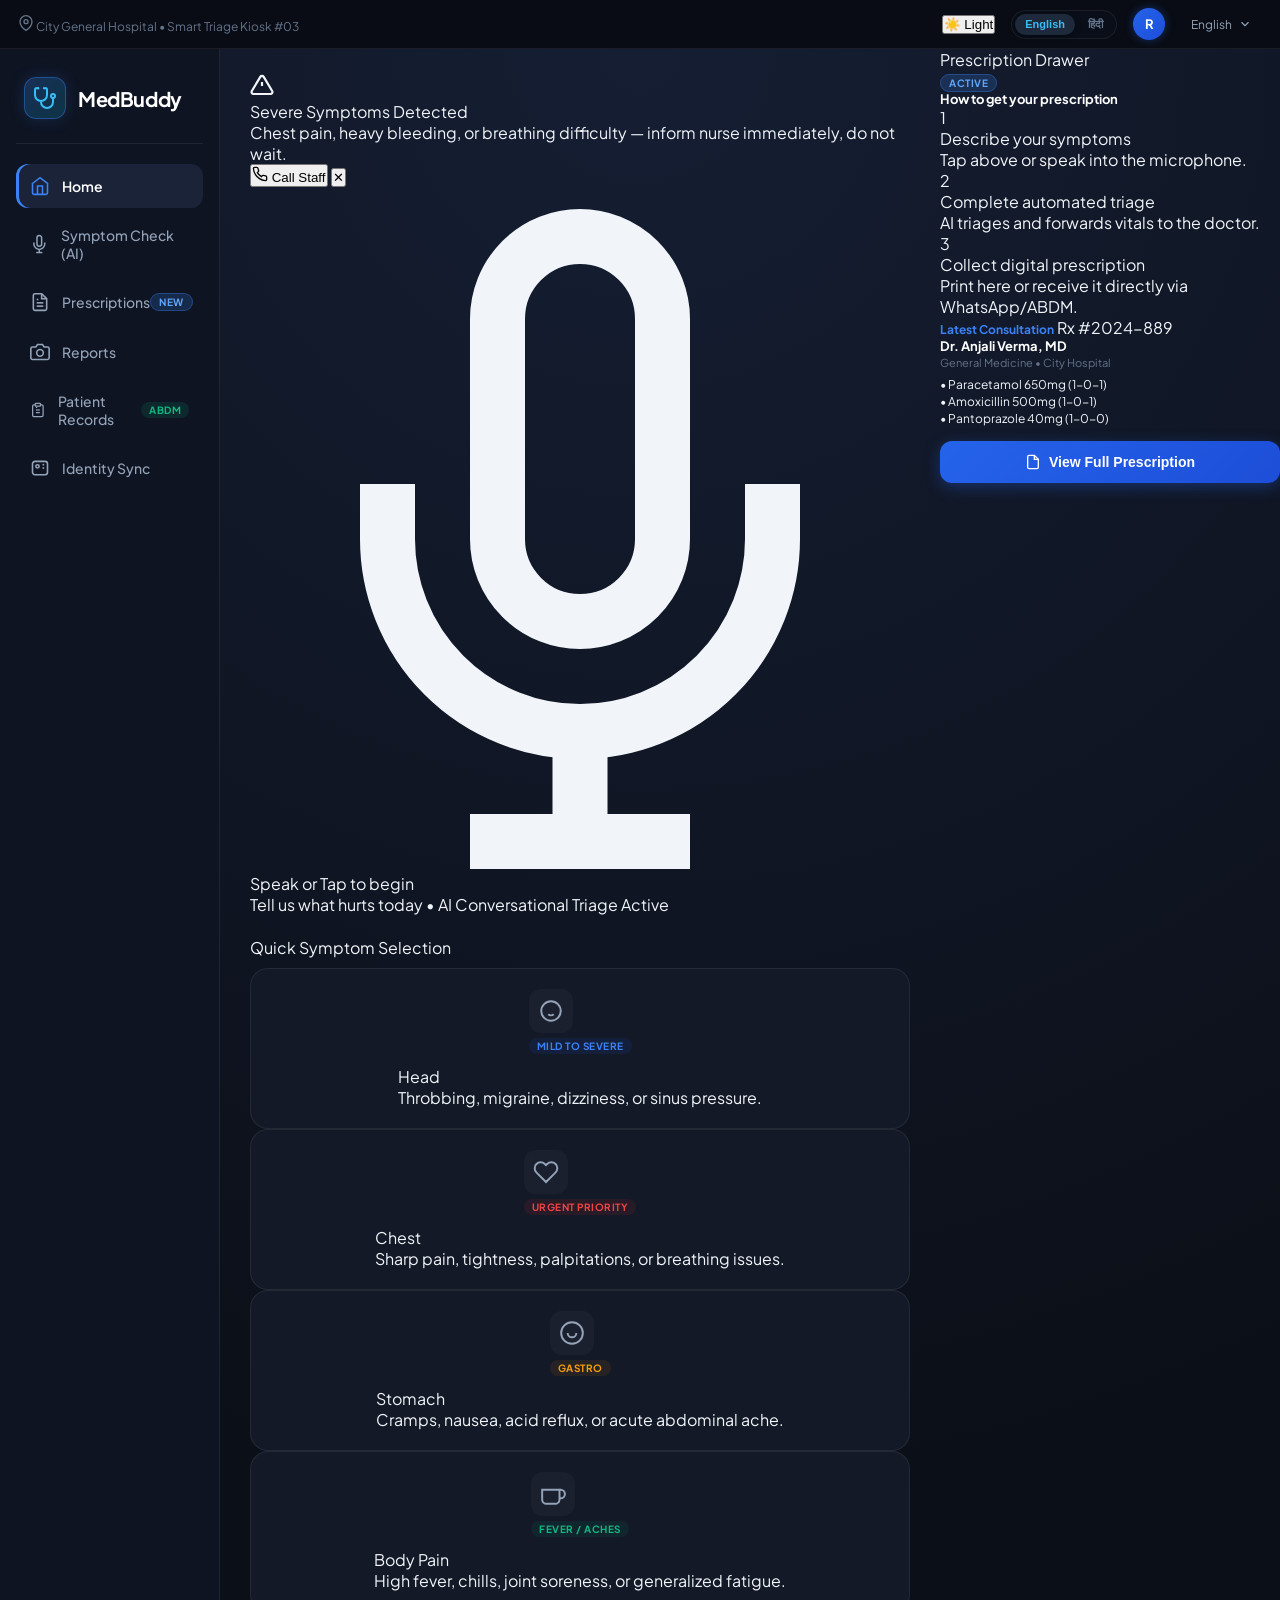
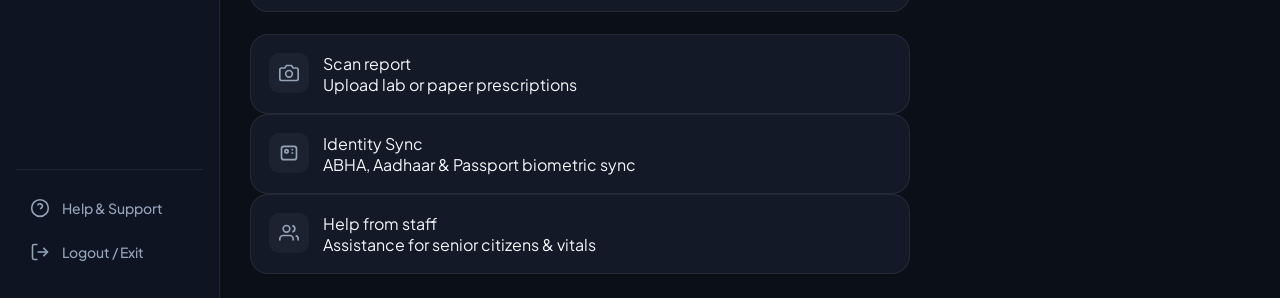
==== commit d550b67f: "added index.html" ====
--- a/index.html
+++ b/index.html
@@ -3,7 +3,7 @@
 <head>
   <meta charset="UTF-8">
   <meta name="viewport" content="width=device-width, initial-scale=1.0">
-  <title>MedBuddy - Smart Triage & Healthcare Kiosk</title>
+  <title>MedBuddy - Smart Healthcare & Triage Kiosk</title>
   <link rel="preconnect" href="https://fonts.googleapis.com">
   <link rel="preconnect" href="https://fonts.gstatic.com" crossorigin>
   <link href="https://fonts.googleapis.com/css2?family=Plus+Jakarta+Sans:wght@400;500;600;700;800&family=JetBrains+Mono:wght@400;500&display=swap" rel="stylesheet">
@@ -11,36 +11,35 @@
 </head>
 <body>
 
-  <!-- Top Mockup Status Header -->
+  <!-- ==========================================================================
+       Top Kiosk Status Header (Clean Healthcare Header)
+       ========================================================================== -->
   <header class="kiosk-top-bar">
-    <div class="kiosk-status-dots">
-      <div class="kiosk-dot red"></div>
-      <div class="kiosk-dot yellow"></div>
-      <div class="kiosk-dot green"></div>
+    <!-- Clean Hospital & Kiosk Terminal Indicator -->
+    <div class="kiosk-location-badge">
+      <svg width="16" height="16" viewBox="0 0 24 24" fill="none" stroke="currentColor" stroke-width="2">
+        <path d="M21 10c0 7-9 13-9 13s-9-6-9-13a9 9 0 0 1 18 0z"></path>
+        <circle cx="12" cy="10" r="3"></circle>
+      </svg>
+      <span id="txtKioskLocation">City General Hospital • Smart Triage Kiosk #03</span>
+      <div class="kiosk-live-dot" title="Kiosk Online"></div>
     </div>
 
-    <div class="kiosk-url-pill">
-      <svg viewBox="0 0 24 24" fill="none" stroke="currentColor" stroke-width="2">
-        <rect x="3" y="11" width="18" height="11" rx="2" ry="2"></rect>
-        <path d="M7 11V7a5 5 0 0 1 10 0v4"></path>
-      </svg>
-      <span>https://medbuddy.local/dashboard</span>
-    </div>
-
+    <!-- Header Actions: Theme Switcher, Language Toggle, User Avatar -->
     <div class="kiosk-meta-controls">
-      <div class="fhir-status-pill" onclick="openFhirModal()" title="View HL7 FHIR R4 API Explorer">
-        <div class="fhir-dot"></div>
-        <span>FHIR R4 • Live</span>
-        <span class="fhir-ping" id="fhirLatencyPing">42ms</span>
-      </div>
-
-      <!-- Quick Language Switcher -->
+      <!-- Light / Dark Theme Switcher -->
+      <button class="theme-toggle-btn" id="btnThemeToggle" onclick="toggleTheme()" title="Toggle White / Dark Theme">
+        <span id="themeToggleIcon">☀️</span>
+        <span id="themeToggleText">Light</span>
+      </button>
+
+      <!-- Bilingual Language Quick Switcher -->
       <div class="lang-toggle-group" title="Language / भाषा">
         <button class="lang-toggle-btn active" id="btnLangEn" onclick="switchLanguage('en')">English</button>
         <button class="lang-toggle-btn" id="btnLangHi" onclick="switchLanguage('hi')">हिंदी</button>
       </div>
 
-      <div class="avatar-circle" id="userBadge">A</div>
+      <div class="avatar-circle" id="userBadge">R</div>
       <div class="lang-dropdown" id="langSelector" title="More Languages">
         <span id="currentLangText">English</span>
         <svg width="14" height="14" viewBox="0 0 24 24" fill="none" stroke="currentColor" stroke-width="2">
@@ -50,18 +49,17 @@
     </div>
   </header>
 
-  <!-- Main Kiosk Layout Shell -->
+  <!-- ==========================================================================
+       Main 3-Column Kiosk Shell
+       ========================================================================== -->
   <div class="app-shell">
 
-    <!-- ==========================================
-         COLUMN 1: Left Navigation Sidebar
-         ========================================== -->
+    <!-- COLUMN 1: Left Navigation Sidebar -->
     <nav class="sidebar">
       <div>
         <!-- Brand Header -->
         <div class="brand-container">
           <div class="brand-icon-wrapper">
-            <!-- Stethoscope SVG -->
             <svg viewBox="0 0 24 24" fill="none" stroke="currentColor" stroke-width="2" stroke-linecap="round" stroke-linejoin="round">
               <path d="M4.8 2.3A.3.3 0 1 0 5 2H4a2 2 0 0 0-2 2v5a6 6 0 0 0 6 6v0a6 6 0 0 0 6-6V4a2 2 0 0 0-2-2h-1a.2.2 0 1 0 .3.3"></path>
               <path d="M8 15v1a6 6 0 0 0 6 6v0a6 6 0 0 0 6-6v-4"></path>
@@ -91,7 +89,7 @@
                 <line x1="12" y1="19" x2="12" y2="23"></line>
                 <line x1="8" y1="23" x2="16" y2="23"></line>
               </svg>
-              <span id="txtNavSymptom">Symptom Check</span>
+              <span id="txtNavSymptom">Symptom Check (AI)</span>
             </div>
           </li>
 
@@ -119,692 +117,486 @@
             </div>
           </li>
 
-          <li class="nav-item" onclick="scrollToRecords()">
+          <li class="nav-item" onclick="openPatientRecordsModal()">
             <div class="nav-item-content">
               <svg viewBox="0 0 24 24" fill="none" stroke="currentColor">
-                <path d="M19 3H5a2 2 0 0 0-2 2v14a2 2 0 0 0 2 2h14a2 2 0 0 0 2-2V5a2 2 0 0 0-2-2z"></path>
-                <line x1="8" y1="8" x2="16" y2="8"></line>
-                <line x1="8" y1="12" x2="16" y2="12"></line>
-                <line x1="8" y1="16" x2="13" y2="16"></line>
+                <path d="M16 4h2a2 2 0 0 1 2 2v14a2 2 0 0 1-2 2H6a2 2 0 0 1-2-2V6a2 2 0 0 1 2-2h2"></path>
+                <rect x="8" y="2" width="8" height="4" rx="1" ry="1"></rect>
+                <path d="M9 12h6"></path>
+                <path d="M9 16h6"></path>
+                <path d="M9 8h2"></path>
               </svg>
               <span id="txtNavRecords">Patient Records</span>
             </div>
-            <span class="badge-pill badge-sync">History</span>
+            <span class="badge-pill" style="background: var(--color-emerald-bg); color: var(--color-emerald); font-size: 10px;" id="txtBadgeAbdm">ABDM</span>
           </li>
-
 
           <li class="nav-item" onclick="openIdSyncModal()">
             <div class="nav-item-content">
-              <!-- Fingerprint / ID Sync -->
               <svg viewBox="0 0 24 24" fill="none" stroke="currentColor">
-                <path d="M12 11c0 2.2-1.8 4-4 4"></path>
-                <path d="M16 11c0 4.4-3.6 8-8 8"></path>
-                <path d="M8 7a4 4 0 0 1 8 0c0 1.2-.4 2.3-1 3.2"></path>
-                <path d="M4 11a8 8 0 0 1 15.3-3.3"></path>
-                <path d="M12 15a4 4 0 0 0 4-4"></path>
-                <path d="M20 11a12 12 0 0 0-1.8-6.3"></path>
-              </svg>
-              <span id="txtNavIdSync">Identity Sync</span>
-            </div>
-            <span class="badge-pill badge-sync">ABHA+</span>
-          </li>
-
-          <li class="nav-item" onclick="openFhirModal()">
-            <div class="nav-item-content">
-              <svg viewBox="0 0 24 24" fill="none" stroke="currentColor">
-                <path d="M8.5 14.5A2.5 2.5 0 0 0 11 12c0-1.38-.5-2-1-3-1.072-2.143-.224-4.054 2-6 .5 2.5 2 4.9 4 6.5 2 1.6 3 3.5 3 5.5a7 7 0 1 1-14 0c0-1.153.433-2.294 1-3a2.5 2.5 0 0 0 2.5 2.5z"></path>
-              </svg>
-              <span id="txtNavFhir">FHIR Records</span>
-            </div>
-            <span class="badge-pill" style="background: rgba(16, 185, 129, 0.15); color: #34d399; border: 1px solid rgba(16, 185, 129, 0.3);">R4</span>
-          </li>
-
-          <li class="nav-item" onclick="openStaffModal()">
-            <div class="nav-item-content">
-              <svg viewBox="0 0 24 24" fill="none" stroke="currentColor">
-                <circle cx="12" cy="12" r="10"></circle>
-                <path d="M9.09 9a3 3 0 0 1 5.83 1c0 2-3 3-3 3"></path>
-                <line x1="12" y1="17" x2="12.01" y2="17"></line>
-              </svg>
-              <span id="txtNavHelp">Help</span>
+                <rect x="3" y="4" width="18" height="16" rx="3"></rect>
+                <circle cx="9" cy="10" r="2"></circle>
+                <line x1="15" y1="8" x2="17" y2="8"></line>
+                <line x1="15" y1="12" x2="17" y2="12"></line>
+              </svg>
+              <span id="txtNavSync">Identity Sync</span>
             </div>
           </li>
         </ul>
       </div>
 
-      <!-- Sidebar Bottom Action -->
+      <!-- Sidebar Footer -->
       <div class="sidebar-footer">
-        <div class="logout-btn" onclick="triggerToast('Patient session saved safely.')">
-          <svg width="18" height="18" viewBox="0 0 24 24" fill="none" stroke="currentColor" stroke-width="2">
-            <path d="M9 21H5a2 2 0 0 1-2-2V5a2 2 0 0 1 2-2h4"></path>
-            <polyline points="16 17 21 12 16 7"></polyline>
-            <line x1="21" y1="12" x2="9" y2="12"></line>
-          </svg>
-          <span id="txtNavLogout">Logout</span>
+        <div class="nav-item" onclick="openStaffModal()">
+          <div class="nav-item-content">
+            <svg viewBox="0 0 24 24" fill="none" stroke="currentColor">
+              <circle cx="12" cy="12" r="10"></circle>
+              <path d="M9.09 9a3 3 0 0 1 5.83 1c0 2-3 3-3 3"></path>
+              <line x1="12" y1="17" x2="12.01" y2="17"></line>
+            </svg>
+            <span id="txtNavHelp">Help & Support</span>
+          </div>
+        </div>
+
+        <div class="nav-item" onclick="triggerToast('Session cleared. Kiosk ready for next patient.')">
+          <div class="nav-item-content">
+            <svg viewBox="0 0 24 24" fill="none" stroke="currentColor">
+              <path d="M9 21H5a2 2 0 0 1-2-2V5a2 2 0 0 1 2-2h4"></path>
+              <polyline points="16 17 21 12 16 7"></polyline>
+              <line x1="21" y1="12" x2="9" y2="12"></line>
+            </svg>
+            <span id="txtNavLogout">Logout / Exit</span>
+          </div>
         </div>
       </div>
     </nav>
 
-    <!-- ==========================================
-         COLUMN 2: Center Triage Dashboard
-         ========================================== -->
+    <!-- COLUMN 2: Center Main Stage / Kiosk Content -->
     <main class="main-content">
 
-      <!-- Critical Alert Banner -->
-      <div class="alert-banner">
-        <div class="alert-left-content">
-          <div class="alert-icon-box">
-            <!-- Warning Triangle SVG -->
-            <svg viewBox="0 0 24 24" fill="none" stroke="currentColor" stroke-width="2" stroke-linecap="round" stroke-linejoin="round">
+      <!-- 1. Severe Emergency Alert Banner -->
+      <section class="emergency-banner" id="emergencyBanner">
+        <div class="emergency-info-group">
+          <div class="emergency-icon-ring">
+            <svg width="24" height="24" viewBox="0 0 24 24" fill="none" stroke="currentColor" stroke-width="2.2">
               <path d="M10.29 3.86L1.82 18a2 2 0 0 0 1.71 3h16.94a2 2 0 0 0 1.71-3L13.71 3.86a2 2 0 0 0-3.42 0z"></path>
               <line x1="12" y1="9" x2="12" y2="13"></line>
               <line x1="12" y1="17" x2="12.01" y2="17"></line>
             </svg>
           </div>
           <div>
-            <div class="alert-title" id="txtAlertTitle">Severe symptom detected</div>
-            <div class="alert-desc" id="txtAlertDesc">Chest pain, heavy bleeding or breathing trouble — tell a nurse now, don't wait for your turn.</div>
-          </div>
-        </div>
-        <button class="btn-call-staff" onclick="triggerEmergencyCall()">
-          <svg viewBox="0 0 24 24" fill="none" stroke="currentColor" stroke-width="2">
-            <path d="M18 8A6 6 0 0 0 6 8c0 7-3 9-3 9h18s-3-2-3-9"></path>
-            <path d="M13.73 21a2 2 0 0 1-3.46 0"></path>
-          </svg>
-          <span id="txtBtnCallStaff">Call staff</span>
-        </button>
-      </div>
-
-      <!-- Split Hero Mic + 2x2 Symptoms Grid -->
-      <div class="triage-grid-row">
-        <!-- Hero Voice Mic Card -->
-        <div class="hero-mic-card" onclick="openVoiceModal()">
-          <div class="mic-pulse-outer">
-            <div class="mic-pulse-ring"></div>
-            <div class="mic-pulse-ring"></div>
-            <div class="mic-core-button">
-              <svg viewBox="0 0 24 24" fill="none" stroke="currentColor" stroke-linecap="round" stroke-linejoin="round">
-                <path d="M12 1a3 3 0 0 0-3 3v8a3 3 0 0 0 6 0V4a3 3 0 0 0-3-3z"></path>
-                <path d="M19 10v2a7 7 0 0 1-14 0v-2"></path>
-                <line x1="12" y1="19" x2="12" y2="23"></line>
-                <line x1="8" y1="23" x2="16" y2="23"></line>
-              </svg>
-            </div>
-          </div>
-          <div class="hero-title" id="txtHeroTitle">Speak or tap to begin</div>
-          <div class="hero-subtitle" id="txtHeroSub">Tell us what's bothering you today</div>
-        </div>
-
-        <!-- 2x2 Symptom Category Matrix -->
-        <div class="symptom-quad-grid">
-          <!-- Head -->
-          <div class="symptom-card" onclick="openSymptomDetail('Head')">
-            <div class="symptom-icon-box">
-              <svg viewBox="0 0 24 24" fill="none" stroke="currentColor">
-                <circle cx="12" cy="12" r="10"></circle>
-                <path d="M16 16s-1.5-2-4-2-4 2-4 2"></path>
-                <line x1="9" y1="9" x2="9.01" y2="9"></line>
-                <line x1="15" y1="9" x2="15.01" y2="9"></line>
-              </svg>
-            </div>
-            <span class="symptom-label" id="txtSymHead">Head</span>
-          </div>
-
-          <!-- Chest -->
-          <div class="symptom-card" onclick="openSymptomDetail('Chest')">
-            <div class="symptom-icon-box">
-              <!-- Lungs SVG -->
-              <svg viewBox="0 0 24 24" fill="none" stroke="currentColor">
-                <path d="M12 4v16"></path>
-                <path d="M12 8a5 5 0 0 0-5-5H6a4 4 0 0 0-4 4v5a6 6 0 0 0 6 6h1a4 4 0 0 0 3-1.5"></path>
-                <path d="M12 8a5 5 0 0 1 5-5h1a4 4 0 0 1 4 4v5a6 6 0 0 1-6 6h-1a4 4 0 0 1-3-1.5"></path>
-              </svg>
-            </div>
-            <span class="symptom-label" id="txtSymChest">Chest</span>
-          </div>
-
-          <!-- Stomach -->
-          <div class="symptom-card" onclick="openSymptomDetail('Stomach')">
-            <div class="symptom-icon-box">
-              <!-- Stomach / Digestive SVG -->
-              <svg viewBox="0 0 24 24" fill="none" stroke="currentColor">
-                <path d="M7 3a4 4 0 0 0-4 4v4a7 7 0 0 0 7 7h2a6 6 0 0 0 6-6v-2a7 7 0 0 0-7-7H7z"></path>
-                <path d="M10 13c1 1 3 1 4 0"></path>
-              </svg>
-            </div>
-            <span class="symptom-label" id="txtSymStomach">Stomach</span>
-          </div>
-
-          <!-- Body Pain -->
-          <div class="symptom-card" onclick="openSymptomDetail('Body pain')">
-            <div class="symptom-icon-box">
-              <!-- Bone / Joint SVG -->
-              <svg viewBox="0 0 24 24" fill="none" stroke="currentColor">
-                <path d="M17 10c.7-.7 1.6-1 2.5-.7 1.6.5 2.5 2.2 2 3.8-.3.9-.9 1.6-1.7 2l-7.6 7.6c-.7.7-1.7 1.1-2.7 1.1s-2-.4-2.7-1.1c-.7-.7-1.1-1.7-1.1-2.7s.4-2 1.1-2.7L17 10z"></path>
-                <path d="M7 14c-.7.7-1.6 1-2.5.7-1.6-.5-2.5-2.2-2-3.8.3-.9.9-1.6 1.7-2l7.6-7.6c.7-.7 1.7-1.1 2.7-1.1s2 .4 2.7 1.1c.7.7 1.1 1.7 1.1 2.7s-.4 2-1.1 2.7L7 14z"></path>
-              </svg>
-            </div>
-            <span class="symptom-label" id="txtSymBodyPain">Body pain</span>
-          </div>
-        </div>
-      </div>
-
-      <!-- Quick Action Utilities (3 Columns) -->
-      <div class="utility-actions-row">
-        <!-- Scan Report -->
+            <div class="emergency-title" id="txtEmergencyTitle">Severe Symptoms Detected</div>
+            <div class="emergency-desc" id="txtEmergencyDesc">Chest pain, heavy bleeding, or breathing difficulty — inform nurse immediately, do not wait.</div>
+          </div>
+        </div>
+        <div class="emergency-actions">
+          <button class="btn-emergency-action" onclick="callHospitalStaff()">
+            <svg width="16" height="16" viewBox="0 0 24 24" fill="none" stroke="currentColor" stroke-width="2">
+              <path d="M22 16.92v3a2 2 0 0 1-2.18 2 19.79 19.79 0 0 1-8.63-3.07 19.5 19.5 0 0 1-6-6 19.79 19.79 0 0 1-3.07-8.67A2 2 0 0 1 4.11 2h3a2 2 0 0 1 2 1.72 12.84 12.84 0 0 0 .7 2.81 2 2 0 0 1-.45 2.11L8.09 9.91a16 16 0 0 0 6 6l1.27-1.27a2 2 0 0 1 2.11-.45 12.84 12.84 0 0 0 2.81.7A2 2 0 0 1 22 16.92z"></path>
+            </svg>
+            <span id="txtBtnCallStaff">Call Staff</span>
+          </button>
+          <button class="btn-emergency-dismiss" onclick="dismissBanner()" title="Dismiss Alert">✕</button>
+        </div>
+      </section>
+
+      <!-- 2. Hero Voice / AI Assistant Card -->
+      <section class="hero-voice-card" onclick="openVoiceModal()">
+        <div class="hero-voice-left">
+          <div class="voice-mic-orb">
+            <svg viewBox="0 0 24 24" fill="none" stroke="currentColor" stroke-width="2">
+              <path d="M12 1a3 3 0 0 0-3 3v8a3 3 0 0 0 6 0V4a3 3 0 0 0-3-3z"></path>
+              <path d="M19 10v2a7 7 0 0 1-14 0v-2"></path>
+              <line x1="12" y1="19" x2="12" y2="23"></line>
+              <line x1="8" y1="23" x2="16" y2="23"></line>
+            </svg>
+          </div>
+          <div>
+            <div class="hero-voice-title" id="txtHeroTitle">Speak or Tap to begin</div>
+            <div class="hero-voice-subtitle" id="txtHeroSubtitle">Tell us what hurts today • AI Conversational Triage Active</div>
+          </div>
+        </div>
+
+        <div class="voice-waveform-preview">
+          <div class="wave-bar"></div>
+          <div class="wave-bar"></div>
+          <div class="wave-bar"></div>
+          <div class="wave-bar"></div>
+          <div class="wave-bar"></div>
+          <div class="wave-bar"></div>
+        </div>
+      </section>
+
+      <!-- 3. 2x2 Quick Symptom Grid -->
+      <div>
+        <div class="symptom-section-title" id="txtSymptomSectionTitle">Quick Symptom Selection</div>
+        <div class="symptoms-grid" style="margin-top: 10px;">
+          <!-- Symptom Card 1: Head -->
+          <div class="symptom-card" onclick="selectQuickSymptom('Head')">
+            <div class="symptom-card-header">
+              <div class="symptom-icon-box">
+                <svg width="22" height="22" viewBox="0 0 24 24" fill="none" stroke="currentColor" stroke-width="2">
+                  <circle cx="12" cy="12" r="9"></circle>
+                  <path d="M9 10h.01"></path>
+                  <path d="M15 10h.01"></path>
+                  <path d="M9.5 15a3.5 3.5 0 0 0 5 0"></path>
+                </svg>
+              </div>
+              <span class="badge-pill" style="background: rgba(37, 99, 235, 0.1); color: var(--color-primary);" id="badgeMild1">Mild to Severe</span>
+            </div>
+            <div>
+              <div class="symptom-card-title" id="txtSymHead">Head</div>
+              <div class="symptom-card-desc" id="txtSymHeadDesc">Throbbing, migraine, dizziness, or sinus pressure.</div>
+            </div>
+          </div>
+
+          <!-- Symptom Card 2: Chest -->
+          <div class="symptom-card" onclick="selectQuickSymptom('Chest')">
+            <div class="symptom-card-header">
+              <div class="symptom-icon-box">
+                <svg width="22" height="22" viewBox="0 0 24 24" fill="none" stroke="currentColor" stroke-width="2">
+                  <path d="M20.84 4.61a5.5 5.5 0 0 0-7.78 0L12 5.67l-1.06-1.06a5.5 5.5 0 0 0-7.78 7.78l1.06 1.06L12 21.23l7.78-7.78 1.06-1.06a5.5 5.5 0 0 0 0-7.78z"></path>
+                </svg>
+              </div>
+              <span class="badge-pill" style="background: rgba(220, 38, 38, 0.1); color: var(--color-emergency);" id="badgeUrgent">Urgent Priority</span>
+            </div>
+            <div>
+              <div class="symptom-card-title" id="txtSymChest">Chest</div>
+              <div class="symptom-card-desc" id="txtSymChestDesc">Sharp pain, tightness, palpitations, or breathing issues.</div>
+            </div>
+          </div>
+
+          <!-- Symptom Card 3: Stomach -->
+          <div class="symptom-card" onclick="selectQuickSymptom('Stomach')">
+            <div class="symptom-card-header">
+              <div class="symptom-icon-box">
+                <svg width="22" height="22" viewBox="0 0 24 24" fill="none" stroke="currentColor" stroke-width="2">
+                  <circle cx="12" cy="12" r="10"></circle>
+                  <path d="M8 12a4 4 0 0 0 8 0"></path>
+                </svg>
+              </div>
+              <span class="badge-pill" style="background: rgba(217, 119, 6, 0.1); color: var(--color-amber);" id="badgeGastro">Gastro</span>
+            </div>
+            <div>
+              <div class="symptom-card-title" id="txtSymStomach">Stomach</div>
+              <div class="symptom-card-desc" id="txtSymStomachDesc">Cramps, nausea, acid reflux, or acute abdominal ache.</div>
+            </div>
+          </div>
+
+          <!-- Symptom Card 4: Body Pain -->
+          <div class="symptom-card" onclick="selectQuickSymptom('Body Pain')">
+            <div class="symptom-card-header">
+              <div class="symptom-icon-box">
+                <svg width="22" height="22" viewBox="0 0 24 24" fill="none" stroke="currentColor" stroke-width="2">
+                  <path d="M18 8h1a4 4 0 0 1 0 8h-1"></path>
+                  <path d="M2 8h16v9a4 4 0 0 1-4 4H6a4 4 0 0 1-4-4V8z"></path>
+                </svg>
+              </div>
+              <span class="badge-pill" style="background: rgba(5, 150, 105, 0.1); color: var(--color-emerald);" id="badgeFever">Fever / Aches</span>
+            </div>
+            <div>
+              <div class="symptom-card-title" id="txtSymBody">Body Pain</div>
+              <div class="symptom-card-desc" id="txtSymBodyDesc">High fever, chills, joint soreness, or generalized fatigue.</div>
+            </div>
+          </div>
+        </div>
+      </div>
+
+      <!-- 4. Bottom Utility Actions (3 Cards) -->
+      <section class="utility-actions-grid">
         <div class="utility-card" onclick="openScanReportModal()">
           <div class="utility-icon-box">
-            <svg viewBox="0 0 24 24" fill="none" stroke="currentColor" stroke-width="2">
+            <svg width="20" height="20" viewBox="0 0 24 24" fill="none" stroke="currentColor" stroke-width="2">
               <path d="M23 19a2 2 0 0 1-2 2H3a2 2 0 0 1-2-2V8a2 2 0 0 1 2-2h4l2-3h6l2 3h4a2 2 0 0 1 2 2z"></path>
               <circle cx="12" cy="13" r="4"></circle>
             </svg>
           </div>
-          <div class="utility-content">
-            <h4 id="txtUtilScanTitle">Scan report</h4>
-            <p id="txtUtilScanSub">Upload or scan medical documents</p>
-          </div>
-        </div>
-
-        <!-- ABHA / Aadhaar / Passport Sync -->
+          <div>
+            <div class="utility-title" id="txtUtilScan">Scan report</div>
+            <div class="utility-desc" id="txtUtilScanDesc">Upload lab or paper prescriptions</div>
+          </div>
+        </div>
+
         <div class="utility-card" onclick="openIdSyncModal()">
           <div class="utility-icon-box">
-            <svg viewBox="0 0 24 24" fill="none" stroke="currentColor" stroke-width="2">
-              <path d="M12 11c0 2.2-1.8 4-4 4"></path>
-              <path d="M16 11c0 4.4-3.6 8-8 8"></path>
-              <path d="M8 7a4 4 0 0 1 8 0c0 1.2-.4 2.3-1 3.2"></path>
-              <path d="M4 11a8 8 0 0 1 15.3-3.3"></path>
-            </svg>
-          </div>
-          <div class="utility-content">
-            <h4 id="txtUtilIdTitle">ID Sync <span style="font-size: 10px; color:#38bdf8; font-weight: 500;">ABHA • Aadhaar • Passport</span></h4>
-            <p id="txtUtilIdSub">Securely link verified health records</p>
-          </div>
-        </div>
-
-        <!-- Help from staff -->
+            <svg width="20" height="20" viewBox="0 0 24 24" fill="none" stroke="currentColor" stroke-width="2">
+              <rect x="3" y="4" width="18" height="16" rx="3"></rect>
+              <circle cx="9" cy="10" r="2"></circle>
+              <line x1="15" y1="8" x2="17" y2="8"></line>
+              <line x1="15" y1="12" x2="17" y2="12"></line>
+            </svg>
+          </div>
+          <div>
+            <div class="utility-title" id="txtUtilSync">Identity Sync</div>
+            <div class="utility-desc" id="txtUtilSyncDesc">ABHA, Aadhaar & Passport biometric sync</div>
+          </div>
+        </div>
+
         <div class="utility-card" onclick="openStaffModal()">
           <div class="utility-icon-box">
-            <svg viewBox="0 0 24 24" fill="none" stroke="currentColor" stroke-width="2">
-              <path d="M20 21v-2a4 4 0 0 0-4-4H8a4 4 0 0 0-4 4v2"></path>
-              <circle cx="12" cy="7" r="4"></circle>
-            </svg>
-          </div>
-          <div class="utility-content">
-            <h4 id="txtUtilHelpTitle">Help from staff</h4>
-            <p id="txtUtilHelpSub">Request assistance from our team</p>
-          </div>
-        </div>
-      </div>
-
-
-      <!-- ============ Patient Records / Medical History ============ -->
-      <div class="records-card" id="patientRecordsSection">
-        <div class="records-head">
+            <svg width="20" height="20" viewBox="0 0 24 24" fill="none" stroke="currentColor" stroke-width="2">
+              <path d="M17 21v-2a4 4 0 0 0-4-4H5a4 4 0 0 0-4 4v2"></path>
+              <circle cx="9" cy="7" r="4"></circle>
+              <path d="M23 21v-2a4 4 0 0 0-3-3.87"></path>
+              <path d="M16 3.13a4 4 0 0 1 0 7.75"></path>
+            </svg>
+          </div>
           <div>
-            <div class="records-title">Patient Records</div>
-            <div class="records-sub">Past visits, diagnosis and the doctor consulted</div>
-          </div>
-          <div class="records-owner">
-            <span class="records-owner-name" id="recordsOwnerName">Rahul Sharma</span>
-            <span class="records-owner-id" id="recordsOwnerId">ABHA: 91-8842-1092-4410</span>
-          </div>
-        </div>
-
-        <div class="records-filter-row" id="recordsFilterRow"></div>
-        <div class="records-list" id="recordsList"></div>
-        <div class="records-empty" id="recordsEmpty" style="display:none;">No visits found for this filter.</div>
-      </div>
-
-      <!-- How to Get Your Prescription Workflow Guide -->
-      <div class="workflow-guide-card">
-        <div class="workflow-header" id="txtFlowTitle">How to get your prescription</div>
-        <div class="workflow-steps-flex">
-          <!-- Step 1 -->
-          <div class="workflow-step">
-            <div class="step-badge">
-              <svg viewBox="0 0 24 24" fill="none" stroke="currentColor" stroke-width="2">
-                <rect x="3" y="3" width="7" height="7"></rect>
-                <rect x="14" y="3" width="7" height="7"></rect>
-                <rect x="14" y="14" width="7" height="7"></rect>
-                <rect x="3" y="14" width="7" height="7"></rect>
-              </svg>
-            </div>
-            <div class="step-text" id="txtStep1">Scan the QR code at the pharmacy or clinic</div>
-          </div>
-
-          <div class="step-arrow">→</div>
-
-          <!-- Step 2 -->
-          <div class="workflow-step">
-            <div class="step-badge">
-              <svg viewBox="0 0 24 24" fill="none" stroke="currentColor" stroke-width="2">
-                <path d="M14 2H6a2 2 0 0 0-2 2v16a2 2 0 0 0 2 2h12a2 2 0 0 0 2-2V8z"></path>
-                <polyline points="14 2 14 8 20 8"></polyline>
-              </svg>
-            </div>
-            <div class="step-text" id="txtStep2">Your prescription will appear instantly</div>
-          </div>
-
-          <div class="step-arrow">→</div>
-
-          <!-- Step 3 -->
-          <div class="workflow-step">
-            <div class="step-badge">
-              <svg viewBox="0 0 24 24" fill="none" stroke="currentColor" stroke-width="2">
-                <path d="M18 8A6 6 0 0 0 6 8c0 7-3 9-3 9h18s-3-2-3-9"></path>
-                <path d="M13.73 21a2 2 0 0 1-3.46 0"></path>
-              </svg>
-            </div>
-            <div class="step-text" id="txtStep3">Follow the schedule and set reminders if needed</div>
-          </div>
-        </div>
-      </div>
-
-      <!-- Kiosk Legal & Safety Disclaimer -->
-      <footer class="kiosk-footer-disclaimer" id="txtDisclaimer">
-        This kiosk is for guidance only and not a substitute for professional medical advice.<br>
-        In emergencies, contact staff immediately.
-      </footer>
+            <div class="utility-title" id="txtUtilHelp">Help from staff</div>
+            <div class="utility-desc" id="txtUtilHelpDesc">Assistance for senior citizens & vitals</div>
+          </div>
+        </div>
+      </section>
     </main>
 
-    <!-- ==========================================
-         COLUMN 3: Right Prescription Details Drawer
-         ========================================== -->
-    <aside class="prescription-panel">
-      <!-- Panel Header -->
-      <div class="prescription-header">
-        <div class="back-btn-title" onclick="triggerToast('Viewing patient record')">
-          <svg width="18" height="18" viewBox="0 0 24 24" fill="none" stroke="currentColor" stroke-width="2">
-            <line x1="19" y1="12" x2="5" y2="12"></line>
-            <polyline points="12 19 5 12 12 5"></polyline>
-          </svg>
-          <span id="txtRxDetails">Prescription Details</span>
-        </div>
-        <div class="status-verified">
-          <svg width="12" height="12" viewBox="0 0 24 24" fill="none" stroke="currentColor" stroke-width="3">
-            <polyline points="20 6 9 17 4 12"></polyline>
-          </svg>
-          <span id="txtRxVerified">Verified</span>
-        </div>
-      </div>
-
-      <!-- Patient & Doctor Metadata -->
-      <div class="patient-meta-card">
-        <div class="meta-group">
-          <div class="meta-label" id="txtLblPatient">Patient</div>
-          <div class="meta-value patient-name" id="displayPatientName">Rahul Sharma</div>
-          <div class="meta-sub" id="displayPatientId">ABHA: 91-8842-1092-4410 • Age: 32 / M</div>
-        </div>
-
-        <div class="meta-group">
-          <div class="meta-label" id="txtLblRxId">Prescription ID</div>
-          <div class="meta-value" style="font-family: 'JetBrains Mono', monospace; font-size: 12px;">RX-2024-05-24-00123</div>
-        </div>
-
-        <div class="meta-group">
-          <div class="meta-label" id="txtLblPrescribedOn">Prescribed on</div>
-          <div class="meta-value" id="txtPrescribedOnDate">24 May 2024, 10:30 AM</div>
-        </div>
-
-        <div class="meta-group">
-          <div class="meta-label" id="txtLblPrescribedBy">Prescribed by</div>
-          <div class="meta-value doctor-name">Dr. Anjali Verma</div>
-          <div class="meta-sub" id="txtDoctorSub">MBBS, MD (General Medicine) • Reg #48291</div>
-        </div>
-
-        <button class="btn-view-full-rx" onclick="openFullRxModal()">
-          <svg viewBox="0 0 24 24" fill="none" stroke="currentColor" stroke-width="2">
+    <!-- COLUMN 3: Right Panel: Prescription Drawer & Active Triage -->
+    <aside class="right-drawer">
+      <div class="drawer-header">
+        <div class="drawer-title" id="txtDrawerTitle">Prescription Drawer</div>
+        <span class="badge-pill badge-new">Active</span>
+      </div>
+
+      <!-- How to Get Your Prescription Steps -->
+      <div class="drawer-card">
+        <div style="font-size: 13px; font-weight: 700; color: var(--text-white);" id="txtRxGuideTitle">
+          How to get your prescription
+        </div>
+        <div class="rx-steps-list">
+          <div class="rx-step-item">
+            <div class="rx-step-num">1</div>
+            <div>
+              <div class="rx-step-text-title" id="txtRxStep1">Describe your symptoms</div>
+              <div class="rx-step-text-desc" id="txtRxStep1Desc">Tap above or speak into the microphone.</div>
+            </div>
+          </div>
+          <div class="rx-step-item">
+            <div class="rx-step-num">2</div>
+            <div>
+              <div class="rx-step-text-title" id="txtRxStep2">Complete automated triage</div>
+              <div class="rx-step-text-desc" id="txtRxStep2Desc">AI triages and forwards vitals to the doctor.</div>
+            </div>
+          </div>
+          <div class="rx-step-item">
+            <div class="rx-step-num">3</div>
+            <div>
+              <div class="rx-step-text-title" id="txtRxStep3">Collect digital prescription</div>
+              <div class="rx-step-text-desc" id="txtRxStep3Desc">Print here or receive it directly via WhatsApp/ABDM.</div>
+            </div>
+          </div>
+        </div>
+      </div>
+
+      <!-- Active Prescription Card -->
+      <div class="drawer-card">
+        <div class="active-rx-preview">
+          <div class="active-rx-header">
+            <span style="font-size: 12px; font-weight: 700; color: var(--color-primary);" id="txtLatestRx">Latest Consultation</span>
+            <span class="rx-code-tag">Rx #2024-889</span>
+          </div>
+          <div style="font-size: 13px; font-weight: 700; color: var(--text-white); margin-bottom: 2px;" id="rxDoctorName">Dr. Anjali Verma, MD</div>
+          <div style="font-size: 11px; color: var(--text-dim); margin-bottom: 8px;">General Medicine • City Hospital</div>
+          <div style="font-size: 12px; color: var(--text-main); line-height: 1.4;">
+            • Paracetamol 650mg (1-0-1)<br>
+            • Amoxicillin 500mg (1-0-1)<br>
+            • Pantoprazole 40mg (1-0-0)
+          </div>
+        </div>
+
+        <button class="btn-submit-action" style="width: 100%; margin-top: 14px;" onclick="openFullRxModal()">
+          <svg width="16" height="16" viewBox="0 0 24 24" fill="none" stroke="currentColor" stroke-width="2">
             <path d="M14 2H6a2 2 0 0 0-2 2v16a2 2 0 0 0 2 2h12a2 2 0 0 0 2-2V8z"></path>
             <polyline points="14 2 14 8 20 8"></polyline>
-            <line x1="16" y1="13" x2="8" y2="13"></line>
-            <line x1="16" y1="17" x2="8" y2="17"></line>
           </svg>
-          <span id="txtBtnViewFullRx">View full prescription</span>
+          <span id="txtBtnViewFullRx">View Full Prescription</span>
         </button>
-      </div>
-
-      <!-- Medicines & Schedule -->
-      <div class="schedule-header-row">
-        <div class="section-title" id="txtMedScheduleTitle">Medicines & Schedule</div>
-        <button class="btn-set-reminder" id="reminderToggleBtn" onclick="toggleMedReminder()">
-          <svg viewBox="0 0 24 24" fill="none" stroke="currentColor" stroke-width="2">
-            <path d="M18 8A6 6 0 0 0 6 8c0 7-3 9-3 9h18s-3-2-3-9"></path>
-            <path d="M13.73 21a2 2 0 0 1-3.46 0"></path>
-          </svg>
-          <span id="reminderBtnText">Set reminder</span>
-        </button>
-      </div>
-
-      <div class="medicines-list">
-        <!-- Medicine 1 -->
-        <div class="med-item-card">
-          <div class="med-left-info">
-            <div class="med-pill-icon">
-              <!-- Pill Capsule SVG -->
-              <svg viewBox="0 0 24 24" fill="none" stroke="currentColor" stroke-width="2">
-                <path d="m10.5 20.5 10-10a4.95 4.95 0 1 0-7-7l-10 10a4.95 4.95 0 1 0 7 7Z"></path>
-                <path d="m8.5 8.5 7 7"></path>
-              </svg>
-            </div>
-            <div>
-              <div class="med-name">Paracetamol 650 mg</div>
-              <div class="med-dose" id="txtMedDose1">1 tablet</div>
-            </div>
-          </div>
-          <div class="med-right-schedule">
-            <div class="food-timing-tag" id="txtFoodTiming1">After Food</div>
-            <div class="schedule-badge-row">
-              <span class="time-chip">08:00 AM</span>
-              <span class="frequency-tag" id="txtFreq1">☀️ Daily</span>
-            </div>
-          </div>
-        </div>
-
-        <!-- Medicine 2 -->
-        <div class="med-item-card">
-          <div class="med-left-info">
-            <div class="med-pill-icon">
-              <svg viewBox="0 0 24 24" fill="none" stroke="currentColor" stroke-width="2">
-                <path d="m10.5 20.5 10-10a4.95 4.95 0 1 0-7-7l-10 10a4.95 4.95 0 1 0 7 7Z"></path>
-                <path d="m8.5 8.5 7 7"></path>
-              </svg>
-            </div>
-            <div>
-              <div class="med-name">Amoxicillin 500 mg</div>
-              <div class="med-dose" id="txtMedDose2">1 capsule</div>
-            </div>
-          </div>
-          <div class="med-right-schedule">
-            <div class="food-timing-tag" id="txtFoodTiming2">After Food</div>
-            <div class="schedule-badge-row">
-              <span class="time-chip">02:00 PM</span>
-              <span class="frequency-tag" id="txtFreq2">☀️ Daily</span>
-            </div>
-          </div>
-        </div>
-
-        <!-- Medicine 3 -->
-        <div class="med-item-card">
-          <div class="med-left-info">
-            <div class="med-pill-icon">
-              <svg viewBox="0 0 24 24" fill="none" stroke="currentColor" stroke-width="2">
-                <path d="m10.5 20.5 10-10a4.95 4.95 0 1 0-7-7l-10 10a4.95 4.95 0 1 0 7 7Z"></path>
-                <path d="m8.5 8.5 7 7"></path>
-              </svg>
-            </div>
-            <div>
-              <div class="med-name">Pantoprazole 40 mg</div>
-              <div class="med-dose" id="txtMedDose3">1 tablet</div>
-            </div>
-          </div>
-          <div class="med-right-schedule">
-            <div class="food-timing-tag" id="txtFoodTiming3">Before Food</div>
-            <div class="schedule-badge-row">
-              <span class="time-chip">08:00 PM</span>
-              <span class="frequency-tag" id="txtFreq3">☀️ Daily</span>
-            </div>
-          </div>
-        </div>
-      </div>
-
-      <!-- Duration and Notes -->
-      <div class="rx-summary-footer">
-        <div class="summary-item-row">
-          <span class="summary-key" id="txtLblDuration">Duration</span>
-          <span class="summary-val" id="txtValDuration">5 Days</span>
-        </div>
-        <div class="summary-item-row">
-          <span class="summary-key" id="txtLblNotes">Notes</span>
-        </div>
-        <div class="rx-notes-text" id="txtRxNotes">
-          Complete the full course of medicine. Drink plenty of warm water and avoid heavy greasy meals.
-        </div>
       </div>
     </aside>
   </div>
 
   <!-- ==========================================================================
-       5. Interactive Modals
+       MODALS SECTION
        ========================================================================== -->
 
-  <!-- Modal A: Voice Triage Modal -->
+  <!-- Modal A: Conversational LLM Symptom Triage Assistant -->
   <div class="modal-overlay" id="voiceModal" onclick="closeOnBackdrop(event, 'voiceModal')">
-    <div class="modal-card">
+    <div class="modal-card llm-modal-card">
       <div class="modal-header">
         <div class="modal-title">
-          <svg width="20" height="20" viewBox="0 0 24 24" fill="none" stroke="#38bdf8" stroke-width="2">
-            <path d="M12 1a3 3 0 0 0-3 3v8a3 3 0 0 0 6 0V4a3 3 0 0 0-3-3z"></path>
+          <svg width="22" height="22" viewBox="0 0 24 24" fill="none" stroke="#2563eb" stroke-width="2">
+            <path d="M12 2a4 4 0 0 1 4 4v6a4 4 0 0 1-8 0V6a4 4 0 0 1 4-4z"></path>
             <path d="M19 10v2a7 7 0 0 1-14 0v-2"></path>
-            <line x1="12" y1="19" x2="12" y2="23"></line>
-            <line x1="8" y1="23" x2="16" y2="23"></line>
           </svg>
-          <span>MedBuddy AI Voice Triage</span>
+          <span id="i18nLlmTitle">MedBuddy AI Clinical Triage Assistant</span>
         </div>
         <button class="modal-close-btn" onclick="closeModal('voiceModal')">✕</button>
       </div>
-      <div class="modal-body" style="text-align: center;">
-        <div style="font-size: 13px; color: var(--text-muted);">Listening to your voice... Speak clearly into the kiosk microphone.</div>
-
-        <div class="waveform-visualizer">
-          <div class="waveform-bar"></div>
-          <div class="waveform-bar"></div>
-          <div class="waveform-bar"></div>
-          <div class="waveform-bar"></div>
-          <div class="waveform-bar"></div>
-          <div class="waveform-bar"></div>
-          <div class="waveform-bar"></div>
-        </div>
-
-        <div style="background: rgba(0,0,0,0.3); border: 1px solid var(--border-subtle); border-radius: var(--radius-md); padding: 14px; text-align: left;">
-          <div style="font-size: 11px; color: #38bdf8; font-weight: 600; text-transform: uppercase; margin-bottom: 4px;">Live Speech Transcription:</div>
-          <div id="voiceTranscriptText" style="font-size: 13px; color: var(--text-main); font-style: italic;">
-            "I've been feeling a dull ache in the lower abdomen and slight fever since last night..."
-          </div>
-        </div>
-
-        <div style="display: flex; gap: 8px; justify-content: center; flex-wrap: wrap;">
-          <button style="background: rgba(255,255,255,0.06); border: 1px solid var(--border-subtle); color: var(--text-muted); font-size: 11px; padding: 6px 12px; border-radius: 20px; cursor: pointer;" onclick="setSampleSpeech('Chest congestion and wheezing')">"Chest congestion"</button>
-          <button style="background: rgba(255,255,255,0.06); border: 1px solid var(--border-subtle); color: var(--text-muted); font-size: 11px; padding: 6px 12px; border-radius: 20px; cursor: pointer;" onclick="setSampleSpeech('Severe headache and sensitivity to bright light')">"Throbbing headache"</button>
-          <button style="background: rgba(255,255,255,0.06); border: 1px solid var(--border-subtle); color: var(--text-muted); font-size: 11px; padding: 6px 12px; border-radius: 20px; cursor: pointer;" onclick="setSampleSpeech('Sharp knee joint pain after morning jog')">"Knee & joint pain"</button>
-        </div>
-
-        <button class="btn-submit-action" onclick="analyzeVoiceTriage()">
-          <span>Analyze Symptoms with MedBuddy AI</span>
-          <svg width="16" height="16" viewBox="0 0 24 24" fill="none" stroke="currentColor" stroke-width="2">
-            <polyline points="9 18 15 12 9 6"></polyline>
-          </svg>
-        </button>
+
+      <div class="modal-body" style="gap: 12px;">
+        <!-- Controls & Mode Bar -->
+        <div class="llm-controls-bar">
+          <div class="tts-toggle active" id="btnTtsToggle" onclick="toggleTts()">
+            <span>🔊</span>
+            <span id="ttsToggleText">Read Aloud (बोलकर सुनाएं): ON</span>
+          </div>
+          <span style="font-family:'JetBrains Mono',monospace; color:var(--color-emerald); font-size:11px;">● Clinical Engine: Active</span>
+        </div>
+
+        <!-- Chat Feed -->
+        <div class="llm-chat-feed" id="llmChatFeed">
+          <div class="chat-message-row">
+            <div class="chat-avatar bot">AI</div>
+            <div class="chat-bubble bot" id="botGreetingMsg">
+Hello Rahul! I am your MedBuddy AI Clinical Assistant.
+Please tell me what symptoms or concerns you are experiencing today. You can speak into the microphone or type below.
+              <span class="chat-timestamp" id="botGreetingTime">Just now</span>
+            </div>
+          </div>
+        </div>
+
+        <!-- Suggestion Chips -->
+        <div class="chat-suggestion-container">
+          <div class="chat-suggestion-label" id="i18nSuggestionsLabel">Quick Symptom Prompts:</div>
+          <div class="chat-suggestion-chips">
+            <div class="chat-chip" onclick="handleChipClick('I am suffering from fever')">🤒 I am suffering from fever</div>
+            <div class="chat-chip" onclick="handleChipClick('Chest discomfort or tightness')">🫀 Chest discomfort</div>
+            <div class="chat-chip" onclick="handleChipClick('Stomach ache & nausea')">🤢 Stomach ache</div>
+            <div class="chat-chip" onclick="handleChipClick('Severe headache & dizziness')">🤕 Severe headache</div>
+            <div class="chat-chip" onclick="handleChipClick('Cough and sore throat')">🗣️ Cough & sore throat</div>
+          </div>
+        </div>
+
+        <!-- Input Bar with Voice Mic & Send -->
+        <div class="chat-input-container">
+          <button class="chat-btn-mic" id="btnChatMic" onclick="toggleSpeechRecognition()" title="Click to speak (माइक में बोलें)">
+            <svg width="20" height="20" viewBox="0 0 24 24" fill="none" stroke="currentColor" stroke-width="2">
+              <path d="M12 1a3 3 0 0 0-3 3v8a3 3 0 0 0 6 0V4a3 3 0 0 0-3-3z"></path>
+              <path d="M19 10v2a7 7 0 0 1-14 0v-2"></path>
+              <line x1="12" y1="19" x2="12" y2="23"></line>
+              <line x1="8" y1="23" x2="16" y2="23"></line>
+            </svg>
+          </button>
+          <input type="text" class="chat-input-field" id="inputChatMessage" placeholder="Describe your symptoms (e.g. 'I am suffering from fever')..." onkeydown="if(event.key==='Enter') sendChatMessage()">
+          <button class="chat-btn-send" id="btnChatSend" onclick="sendChatMessage()">
+            <span id="txtBtnSend">Send</span>
+            <svg width="14" height="14" viewBox="0 0 24 24" fill="none" stroke="currentColor" stroke-width="2">
+              <line x1="22" y1="2" x2="11" y2="13"></line>
+              <polygon points="22 2 15 22 11 13 2 9 22 2"></polygon>
+            </svg>
+          </button>
+        </div>
       </div>
     </div>
   </div>
 
-  <!-- Modal B: Unified Identity Sync (ABHA, Aadhaar, Passport) -->
+  <!-- Modal B: Multi-Identity Sync Modal -->
   <div class="modal-overlay" id="idSyncModal" onclick="closeOnBackdrop(event, 'idSyncModal')">
     <div class="modal-card">
       <div class="modal-header">
         <div class="modal-title">
-          <svg width="20" height="20" viewBox="0 0 24 24" fill="none" stroke="#10b981" stroke-width="2">
-            <path d="M12 11c0 2.2-1.8 4-4 4"></path>
-            <path d="M16 11c0 4.4-3.6 8-8 8"></path>
-            <path d="M8 7a4 4 0 0 1 8 0c0 1.2-.4 2.3-1 3.2"></path>
+          <svg width="20" height="20" viewBox="0 0 24 24" fill="none" stroke="#2563eb" stroke-width="2">
+            <rect x="3" y="4" width="18" height="16" rx="3"></rect>
+            <circle cx="9" cy="10" r="2"></circle>
           </svg>
-          <span>Sync Patient Identity</span>
+          <span id="i18n-sync-title">Universal Identity Synchronization</span>
         </div>
         <button class="modal-close-btn" onclick="closeModal('idSyncModal')">✕</button>
       </div>
       <div class="modal-body">
-        <div style="font-size: 13px; color: var(--text-muted);">
-          Connect health accounts and prescriptions securely using your preferred national or international ID.
-        </div>
-
-        <!-- Multi-ID Selector Tabs -->
-        <div class="id-sync-tabs">
-          <button class="id-tab-btn active" id="tabBtnAbha" onclick="switchIdTab('abha')">
-            <span>🩺 ABHA ID</span>
-          </button>
-          <button class="id-tab-btn" id="tabBtnAadhaar" onclick="switchIdTab('aadhaar')">
-            <span>🇮🇳 Aadhaar Card</span>
-          </button>
-          <button class="id-tab-btn" id="tabBtnPassport" onclick="switchIdTab('passport')">
-            <span>🛂 Passport (NRI)</span>
-          </button>
-        </div>
-
-        <!-- TAB 1: ABHA -->
-        <div id="tabContentAbha">
-          <div class="form-group" style="margin-bottom: 14px;">
-            <label class="form-label">14-Digit ABHA Number or ABHA Address</label>
-            <input type="text" class="form-input" id="inputAbha" value="91-8842-1092-4410" placeholder="e.g. rahul.sharma@abdm or 91-xxxx-xxxx-xxxx">
-          </div>
-          <div style="display: flex; gap: 10px; margin-bottom: 14px;">
-            <div style="flex: 1;" class="form-group">
-              <label class="form-label">Authentication Method</label>
-              <select class="form-input" style="background:#0b0f17; color:white;">
-                <option>Mobile OTP Verification</option>
-                <option>Aadhaar OTP via ABDM</option>
-                <option>Biometric Match</option>
-              </select>
-            </div>
-            <div style="width: 120px;" class="form-group">
-              <label class="form-label">OTP (6 Digits)</label>
-              <input type="text" class="form-input" value="492019" maxlength="6">
-            </div>
-          </div>
-          <button class="btn-submit-action" style="width: 100%;" onclick="submitIdSync('ABHA')">
-            <span>Verify & Link ABHA Records</span>
-          </button>
-        </div>
-
-        <!-- TAB 2: Aadhaar -->
-        <div id="tabContentAadhaar" style="display: none;">
-          <div class="form-group" style="margin-bottom: 14px;">
-            <label class="form-label">12-Digit Aadhaar UID Number</label>
-            <input type="text" class="form-input" id="inputAadhaar" value="6829 4410 9021" placeholder="XXXX XXXX XXXX">
-          </div>
-          <div class="biometric-scanner-box" id="bioScanner" onclick="simulateFingerprintScan()">
-            <div class="scanner-laser"></div>
-            <svg width="44" height="44" viewBox="0 0 24 24" fill="none" stroke="#60a5fa" stroke-width="1.8">
-              <path d="M12 11c0 2.2-1.8 4-4 4"></path>
-              <path d="M16 11c0 4.4-3.6 8-8 8"></path>
-              <path d="M8 7a4 4 0 0 1 8 0c0 1.2-.4 2.3-1 3.2"></path>
-              <path d="M4 11a8 8 0 0 1 15.3-3.3"></path>
-              <path d="M12 15a4 4 0 0 0 4-4"></path>
-            </svg>
-            <div style="font-size: 13px; font-weight: 600; color: #93c5fd;" id="scanStatusLabel">Place finger on kiosk glass scanner</div>
-            <div style="font-size: 11px; color: var(--text-dim);">UIDAI RD Service 2.0 Ready</div>
-          </div>
-          <button class="btn-submit-action" style="width: 100%; margin-top: 14px;" onclick="submitIdSync('Aadhaar')">
-            <span>Authenticate via Aadhaar Biometrics</span>
-          </button>
-        </div>
-
-        <!-- TAB 3: Passport -->
-        <div id="tabContentPassport" style="display: none;">
-          <div class="form-group" style="margin-bottom: 12px;">
-            <label class="form-label">Passport Number</label>
-            <input type="text" class="form-input" id="inputPassport" value="Z9401823A" placeholder="e.g. Z9401823A">
-          </div>
-          <div style="display: flex; gap: 10px; margin-bottom: 14px;">
-            <div style="flex: 1;" class="form-group">
-              <label class="form-label">Issuing Country</label>
-              <select class="form-input" id="passportCountry" style="background:#0b0f17; color:white;">
-                <option value="India">India (NRI)</option>
-                <option value="United Kingdom">United Kingdom</option>
-                <option value="United States">United States</option>
-                <option value="Singapore">Singapore</option>
-                <option value="Australia">Australia</option>
-              </select>
-            </div>
-            <div style="flex: 1;" class="form-group">
-              <label class="form-label">Patient Full Name</label>
-              <input type="text" class="form-input" id="passportName" value="Rahul Sharma">
-            </div>
-          </div>
-          <div style="background: rgba(255,255,255,0.03); border: 1px dashed var(--border-subtle); border-radius: var(--radius-md); padding: 12px; text-align: center; margin-bottom: 14px;">
-            <div style="font-size: 11px; font-family: 'JetBrains Mono', monospace; color: var(--text-dim);">
-              P&lt;INDSHARMA&lt;&lt;RAHUL&lt;&lt;&lt;&lt;&lt;&lt;&lt;&lt;&lt;&lt;&lt;&lt;&lt;&lt;&lt;&lt;&lt;&lt;&lt;&lt;<br>
-              Z9401823A8IND9204128M3009184&lt;&lt;&lt;&lt;&lt;&lt;&lt;&lt;&lt;&lt;&lt;&lt;&lt;&lt;04
-            </div>
-            <div style="font-size: 11px; color: #10b981; margin-top: 6px;">✓ MRZ Optical Code Verified</div>
-          </div>
-          <button class="btn-submit-action" style="width: 100%;" onclick="submitIdSync('Passport')">
-            <span>Link International Health Passport</span>
-          </button>
-        </div>
-
+        <div style="font-size: 13px; color: var(--text-muted);" id="i18n-sync-desc">
+          Sync your verified Government Identity to pull existing EHR and ABDM medical records.
+        </div>
+
+        <div style="display: flex; gap: 8px;">
+          <button class="lang-toggle-btn active" id="tabAbha" style="flex:1; padding:8px;" onclick="switchIdTab('ABHA')">ABHA ID</button>
+          <button class="lang-toggle-btn" id="tabAadhaar" style="flex:1; padding:8px;" onclick="switchIdTab('Aadhaar')">Aadhaar</button>
+          <button class="lang-toggle-btn" id="tabPassport" style="flex:1; padding:8px;" onclick="switchIdTab('Passport')">Passport</button>
+        </div>
+
+        <!-- ABHA View -->
+        <div id="viewAbha" style="display: flex; flex-direction: column; gap: 12px;">
+          <input type="text" class="kiosk-text-input" id="inputAbha" value="91-8842-1092-4410" placeholder="Enter 14-digit ABHA ID">
+          <div class="biometric-scanner-box" onclick="simulateFingerprint()">
+            <svg width="40" height="40" viewBox="0 0 24 24" fill="none" stroke="#2563eb" stroke-width="1.8">
+              <path d="M12 11c0 3.517-1.009 6.799-2.753 9.571m-3.44-2.04l.054-.09A13.916 13.916 0 008 11a4 4 0 118 0c0 1.017-.07 2.019-.203 3m-2.118 6.844A21.88 21.88 0 0015.171 17m3.839 1.132c.645-2.266.99-4.659.99-7.132A8 8 0 004 11m0 0a8 8 0 001.008 3.864"></path>
+            </svg>
+            <div style="font-size: 13px; font-weight: 600; color: var(--text-white);" id="bioScanLabel">Tap here to scan fingerprint</div>
+          </div>
+          <button class="btn-submit-action" onclick="submitIdSync('ABHA')">Verify & Sync ABHA Record</button>
+        </div>
+
+        <!-- Aadhaar View -->
+        <div id="viewAadhaar" style="display: none; flex-direction: column; gap: 12px;">
+          <input type="text" class="kiosk-text-input" id="inputAadhaar" value="6829 4410 9021" placeholder="Enter 12-digit Aadhaar Number">
+          <button class="btn-submit-action" onclick="submitIdSync('Aadhaar')">Verify via UIDAI OTP</button>
+        </div>
+
+        <!-- Passport View -->
+        <div id="viewPassport" style="display: none; flex-direction: column; gap: 12px;">
+          <input type="text" class="kiosk-text-input" id="passportName" value="Rahul Sharma" placeholder="Given Name (as on Passport)">
+          <input type="text" class="kiosk-text-input" id="inputPassport" value="Z9401823A" placeholder="Passport Number (e.g. Z9401823A)">
+          <button class="btn-submit-action" onclick="submitIdSync('Passport')">Verify International Travel Record</button>
+        </div>
       </div>
     </div>
   </div>
 
-  <!-- Modal C: Emergency Staff Call -->
+  <!-- Modal C: Staff Help Modal -->
   <div class="modal-overlay" id="staffModal" onclick="closeOnBackdrop(event, 'staffModal')">
-    <div class="modal-card" style="border-color: rgba(239, 68, 68, 0.5);">
-      <div class="modal-header" style="background: rgba(239, 68, 68, 0.1);">
-        <div class="modal-title" style="color: #fca5a5;">
-          <svg width="20" height="20" viewBox="0 0 24 24" fill="none" stroke="#ef4444" stroke-width="2">
-            <path d="M18 8A6 6 0 0 0 6 8c0 7-3 9-3 9h18s-3-2-3-9"></path>
-            <path d="M13.73 21a2 2 0 0 1-3.46 0"></path>
+    <div class="modal-card">
+      <div class="modal-header">
+        <div class="modal-title">
+          <svg width="20" height="20" viewBox="0 0 24 24" fill="none" stroke="#2563eb" stroke-width="2">
+            <path d="M17 21v-2a4 4 0 0 0-4-4H5a4 4 0 0 0-4 4v2"></path>
+            <circle cx="9" cy="7" r="4"></circle>
           </svg>
-          <span>Emergency Assistance Dispatched</span>
+          <span id="i18n-staff-title">Hospital Help Desk</span>
         </div>
         <button class="modal-close-btn" onclick="closeModal('staffModal')">✕</button>
       </div>
-      <div class="modal-body" style="text-align: center;">
-        <div style="width: 64px; height: 64px; border-radius: 50%; background: rgba(239, 68, 68, 0.2); border: 2px solid #ef4444; margin: 0 auto; display: flex; align-items: center; justify-content: center; box-shadow: 0 0 25px rgba(239, 68, 68, 0.4);">
-          <svg width="32" height="32" viewBox="0 0 24 24" fill="none" stroke="#f87171" stroke-width="2">
-            <path d="M22 12h-4l-3 9L9 3l-3 9H2"></path>
-          </svg>
-        </div>
-        <div style="font-size: 18px; font-weight: 700; color: white; margin-top: 10px;">A Nurse is on the way to Kiosk #03</div>
-        <div style="font-size: 13px; color: var(--text-muted); line-height: 1.5;">
-          Emergency triage alerted: <strong>Nurse Preeti S. (Triage Station 4)</strong> has received your alert. Estimated arrival in <span id="countdownSec" style="color: #ef4444; font-weight: 700;">45 seconds</span>.
-        </div>
-        <div style="background: rgba(0,0,0,0.3); padding: 12px; border-radius: var(--radius-md); font-size: 12px; color: #fca5a5; text-align: left;">
-          • Please remain seated at this kiosk.<br>
-          • If you have severe chest pressure or shortness of breath, let bystanders know immediately.
-        </div>
-        <button class="btn-submit-action" style="background: #334155;" onclick="closeModal('staffModal')">
-          Dismiss Alert
-        </button>
+      <div class="modal-body">
+        <div style="font-size: 14px; font-weight: 700; color: var(--text-white);" id="i18n-staff-alert-head">A nurse or assistant has been notified.</div>
+        <div style="font-size: 13px; color: var(--text-muted); line-height: 1.5;" id="i18n-staff-alert-desc">
+          Kiosk Terminal: <strong>#03 (OPD Ground Floor)</strong><br>
+          A support executive will assist you within 2 minutes. Please remain seated nearby.
+        </div>
+        <button class="btn-submit-action" onclick="closeModal('staffModal')">OK, Understood</button>
       </div>
     </div>
   </div>
 
-  <!-- Modal D: Diagnostic Reports & Scanner Modal -->
+  <!-- Modal D: Medical Reports & Current Reports Center -->
   <div class="modal-overlay" id="scanReportModal" onclick="closeOnBackdrop(event, 'scanReportModal')">
-    <div class="modal-card" style="max-width: 740px;">
+    <div class="modal-card" style="max-width: 680px;">
       <div class="modal-header">
         <div class="modal-title">
-          <svg width="20" height="20" viewBox="0 0 24 24" fill="none" stroke="#38bdf8" stroke-width="2">
-            <path d="M23 19a2 2 0 0 1-2 2H3a2 2 0 0 1-2-2V8a2 2 0 0 1 2-2h4l2-3h6l2 3h4a2 2 0 0 1 2 2z"></path>
-            <circle cx="12" cy="13" r="4"></circle>
+          <svg width="22" height="22" viewBox="0 0 24 24" fill="none" stroke="#059669" stroke-width="2">
+            <path d="M14 2H6a2 2 0 0 0-2 2v16a2 2 0 0 0 2 2h12a2 2 0 0 0 2-2V8z"></path>
+            <polyline points="14 2 14 8 20 8"></polyline>
           </svg>
-          <span id="i18n-reports-modal-title">Medical Reports & Diagnostics Center</span>
+          <span id="i18n-reports-modal-title">Medical Reports & Diagnostic Center</span>
         </div>
         <button class="modal-close-btn" onclick="closeModal('scanReportModal')">✕</button>
       </div>
-      <div class="modal-body" style="gap: 18px;">
-        
-        <!-- SECTION 1: Current Reports Box -->
+
+      <div class="modal-body" style="gap: 16px;">
+        <!-- SECTION 1: Current Diagnostic Reports Box -->
         <div class="current-reports-box">
           <div class="current-reports-header">
             <div class="current-reports-title">
-              <svg width="18" height="18" viewBox="0 0 24 24" fill="none" stroke="#38bdf8" stroke-width="2">
-                <path d="M14 2H6a2 2 0 0 0-2 2v16a2 2 0 0 0 2 2h12a2 2 0 0 0 2-2V8z"></path>
-                <polyline points="14 2 14 8 20 8"></polyline>
-              </svg>
-              <span id="i18n-current-reports-heading">Current Reports (सक्रिय रिपोर्ट्स)</span>
-            </div>
-            <div class="reports-sync-tag">✓ ABDM Synced • 3 Records Active</div>
-          </div>
-
-          <!-- List of Current Reports -->
-          <div class="reports-list-grid" id="currentReportsListContainer">
+              <svg width="18" height="18" viewBox="0 0 24 24" fill="none" stroke="#2563eb" stroke-width="2">
+                <path d="M22 12h-4l-3 9L9 3l-3 9H2"></path>
+              </svg>
+              <span id="i18n-current-reports-title">Current Reports (सक्रिय रिपोर्ट्स)</span>
+            </div>
+            <span class="current-reports-badge" id="i18n-reports-synced-badge">✓ ABDM Synced • 3 Records Active</span>
+          </div>
+
+          <div class="reports-list-container" id="currentReportsListContainer">
             <!-- Report 1: CBC -->
             <div class="report-card-item">
               <div class="report-icon-box">
                 <svg viewBox="0 0 24 24" fill="none" stroke="currentColor" stroke-width="2">
-                  <path d="M19.5 12.572l-7.5 7.428l-7.5 -7.428m0 0a5 5 0 1 1 7.5 -6.566a5 5 0 1 1 7.5 6.572"></path>
+                  <path d="M12 2v20M17 5H9.5a3.5 3.5 0 0 0 0 7h5a3.5 3.5 0 0 1 0 7H6"></path>
                 </svg>
               </div>
               <div class="report-meta-info">
@@ -812,7 +604,7 @@
                   <span class="report-test-name">Complete Blood Count (CBC) & Lipid Profile</span>
                   <span class="report-status-badge report-status-normal">✓ Normal</span>
                 </div>
-                <div class="report-sub-details">City Central Diagnostics • 24 May 2024, 09:15 AM</div>
+                <div class="report-sub-details">City Central Diagnostics • Today, 09:15 AM</div>
                 <div class="report-metrics-row">
                   <span class="report-metric-chip">Hb: 14.2 g/dL</span>
                   <span class="report-metric-chip">WBC: 7,800/mcL</span>
@@ -820,15 +612,12 @@
                   <span class="report-metric-chip">Cholesterol: 175 mg/dL</span>
                 </div>
               </div>
-              <button class="report-action-btn" onclick="triggerToast('Viewing CBC report details.')">
+              <button class="report-action-btn" onclick="triggerToast('Viewing CBC lab report details.')">
                 <span>View</span>
-                <svg width="12" height="12" viewBox="0 0 24 24" fill="none" stroke="currentColor" stroke-width="2">
-                  <polyline points="9 18 15 12 9 6"></polyline>
-                </svg>
               </button>
             </div>
 
-            <!-- Report 2: Fasting Blood Sugar & HbA1c -->
+            <!-- Report 2: Fasting Blood Glucose -->
             <div class="report-card-item">
               <div class="report-icon-box">
                 <svg viewBox="0 0 24 24" fill="none" stroke="currentColor" stroke-width="2">
@@ -843,16 +632,13 @@
                 </div>
                 <div class="report-sub-details">Apex Endocrine Lab • 20 May 2024, 08:30 AM</div>
                 <div class="report-metrics-row">
-                  <span class="report-metric-chip">FBS: 98 mg/dL (Normal)</span>
+                  <span class="report-metric-chip">FBS: 98 mg/dL</span>
                   <span class="report-metric-chip">HbA1c: 5.6%</span>
                   <span class="report-metric-chip">PPBS: 132 mg/dL</span>
                 </div>
               </div>
               <button class="report-action-btn" onclick="triggerToast('Viewing Blood Sugar record.')">
                 <span>View</span>
-                <svg width="12" height="12" viewBox="0 0 24 24" fill="none" stroke="currentColor" stroke-width="2">
-                  <polyline points="9 18 15 12 9 6"></polyline>
-                </svg>
               </button>
             </div>
 
@@ -862,7 +648,6 @@
                 <svg viewBox="0 0 24 24" fill="none" stroke="currentColor" stroke-width="2">
                   <path d="M12 4v16"></path>
                   <path d="M12 8a5 5 0 0 0-5-5H6a4 4 0 0 0-4 4v5a6 6 0 0 0 6 6h1a4 4 0 0 0 3-1.5"></path>
-                  <path d="M12 8a5 5 0 0 1 5-5h1a4 4 0 0 1 4 4v5a6 6 0 0 1-6 6h-1a4 4 0 0 1-3-1.5"></path>
                 </svg>
               </div>
               <div class="report-meta-info">
@@ -878,39 +663,26 @@
               </div>
               <button class="report-action-btn" onclick="triggerToast('Opening Chest X-Ray Film.')">
                 <span>View</span>
-                <svg width="12" height="12" viewBox="0 0 24 24" fill="none" stroke="currentColor" stroke-width="2">
-                  <polyline points="9 18 15 12 9 6"></polyline>
-                </svg>
               </button>
             </div>
           </div>
         </div>
 
         <!-- SECTION 2: Scan / Upload New Document -->
-        <div style="font-size: 13px; font-weight: 700; color: var(--text-white); margin-top: 4px;" id="i18n-scan-new-title">
+        <div style="font-size: 13px; font-weight: 700; color: var(--text-white);" id="i18n-scan-new-title">
           Scan or Upload New Medical Document
         </div>
 
         <div class="biometric-scanner-box" style="padding: 22px;" onclick="simulateDocumentScan()">
           <div class="scanner-laser" id="docLaser"></div>
-          <svg width="38" height="38" viewBox="0 0 24 24" fill="none" stroke="#38bdf8" stroke-width="1.8">
+          <svg width="38" height="38" viewBox="0 0 24 24" fill="none" stroke="#2563eb" stroke-width="1.8">
             <path d="M14 2H6a2 2 0 0 0-2 2v16a2 2 0 0 0 2 2h12a2 2 0 0 0 2-2V8z"></path>
             <polyline points="14 2 14 8 20 8"></polyline>
             <line x1="16" y1="13" x2="8" y2="13"></line>
             <line x1="16" y1="17" x2="8" y2="17"></line>
           </svg>
-          <div style="font-size: 13px; font-weight: 600; color: white;" id="docScanStatus">Place paper report face down on glass scanner or tap to upload</div>
+          <div style="font-size: 13px; font-weight: 700; color: var(--text-white);" id="docScanStatus">Place paper report on scanner or tap to upload</div>
           <div style="font-size: 11px; color: var(--text-muted);">Supports Prescriptions, Blood Tests, X-Rays, Discharge Summaries</div>
-        </div>
-
-        <div id="ocrResultBox" style="display: none; background: rgba(16, 185, 129, 0.08); border: 1px solid rgba(16, 185, 129, 0.3); border-radius: var(--radius-md); padding: 14px;">
-          <div style="font-size: 12px; font-weight: 700; color: #34d399; margin-bottom: 6px;">✓ Document OCR Extraction Complete & Added to Current Reports:</div>
-          <div style="font-size: 12px; color: var(--text-main); line-height: 1.5;">
-            • Diagnostic: Complete Blood Count (CBC) & Lipid Profile<br>
-            • Hemoglobin: 14.2 g/dL (Normal)<br>
-            • Fasting Blood Glucose: 98 mg/dL (Normal)<br>
-            • Uploaded directly to ABDM Health Locker.
-          </div>
         </div>
 
         <button class="btn-submit-action" onclick="simulateDocumentScan()">
@@ -925,7 +697,7 @@
     <div class="modal-card" style="max-width: 650px;">
       <div class="modal-header">
         <div class="modal-title">
-          <svg width="20" height="20" viewBox="0 0 24 24" fill="none" stroke="#60a5fa" stroke-width="2">
+          <svg width="20" height="20" viewBox="0 0 24 24" fill="none" stroke="#2563eb" stroke-width="2">
             <path d="M14 2H6a2 2 0 0 0-2 2v16a2 2 0 0 0 2 2h12a2 2 0 0 0 2-2V8z"></path>
             <polyline points="14 2 14 8 20 8"></polyline>
           </svg>
@@ -933,29 +705,26 @@
         </div>
         <button class="modal-close-btn" onclick="closeModal('fullRxModal')">✕</button>
       </div>
-      <div class="modal-body" style="background: #0d121f; font-size: 13px;">
-        <!-- Clinical Header -->
+      <div class="modal-body" style="font-size: 13px;">
         <div style="display: flex; justify-content: space-between; border-bottom: 2px solid var(--border-subtle); padding-bottom: 12px;">
           <div>
-            <div style="font-size: 16px; font-weight: 800; color: white;">CITY GENERAL HOSPITAL & CLINICS</div>
+            <div style="font-size: 16px; font-weight: 800; color: var(--text-white);">CITY GENERAL HOSPITAL & CLINICS</div>
             <div style="color: var(--text-muted); font-size: 11px;">Department of Internal Medicine • New Delhi</div>
           </div>
           <div style="text-align: right;">
-            <div style="font-weight: 700; color: #60a5fa;">Rx #RX-2024-05-24-00123</div>
+            <div style="font-weight: 700; color: var(--color-primary);">Rx #RX-2024-05-24-00123</div>
             <div style="font-size: 11px; color: var(--text-dim);">24 May 2024, 10:30 AM</div>
           </div>
         </div>
 
-        <!-- Patient Strip -->
-        <div style="display: grid; grid-template-columns: repeat(3, 1fr); gap: 10px; background: rgba(255,255,255,0.03); padding: 10px; border-radius: var(--radius-sm);">
+        <div style="display: grid; grid-template-columns: repeat(3, 1fr); gap: 10px; background: var(--bg-card); padding: 12px; border-radius: var(--radius-sm); border: 1px solid var(--border-subtle);">
           <div><strong style="color:var(--text-dim)">Patient:</strong> <span id="modalRxPatientName">Rahul Sharma</span></div>
           <div><strong style="color:var(--text-dim)">Age/Sex:</strong> 32 / Male</div>
           <div><strong style="color:var(--text-dim)">Synced ID:</strong> ABHA / Aadhaar</div>
         </div>
 
-        <!-- Medicines Table -->
         <div>
-          <div style="font-weight: 700; color: white; margin-bottom: 8px; font-size: 14px;">Rx (Prescribed Medications):</div>
+          <div style="font-weight: 700; color: var(--text-white); margin-bottom: 8px; font-size: 14px;">Rx (Prescribed Medications):</div>
           <table style="width: 100%; border-collapse: collapse; text-align: left; font-size: 12px;">
             <thead>
               <tr style="border-bottom: 1px solid var(--border-subtle); color: var(--text-dim);">
@@ -967,22 +736,22 @@
               </tr>
             </thead>
             <tbody>
-              <tr style="border-bottom: 1px solid rgba(255,255,255,0.04); color: white;">
-                <td style="padding: 8px 0; font-weight: 600;">Paracetamol 650 mg</td>
+              <tr style="border-bottom: 1px solid var(--border-subtle); color: var(--text-main);">
+                <td style="padding: 8px 0; font-weight: 700;">Paracetamol 650 mg</td>
                 <td>1 tab</td>
                 <td>1 - 0 - 0</td>
                 <td>After Food</td>
                 <td>5 Days</td>
               </tr>
-              <tr style="border-bottom: 1px solid rgba(255,255,255,0.04); color: white;">
-                <td style="padding: 8px 0; font-weight: 600;">Amoxicillin 500 mg</td>
+              <tr style="border-bottom: 1px solid var(--border-subtle); color: var(--text-main);">
+                <td style="padding: 8px 0; font-weight: 700;">Amoxicillin 500 mg</td>
                 <td>1 cap</td>
                 <td>0 - 1 - 0</td>
                 <td>After Food</td>
                 <td>5 Days</td>
               </tr>
-              <tr style="color: white;">
-                <td style="padding: 8px 0; font-weight: 600;">Pantoprazole 40 mg</td>
+              <tr style="color: var(--text-main);">
+                <td style="padding: 8px 0; font-weight: 700;">Pantoprazole 40 mg</td>
                 <td>1 tab</td>
                 <td>0 - 0 - 1</td>
                 <td>Before Food</td>
@@ -992,122 +761,171 @@
           </table>
         </div>
 
-        <!-- Doctor Signature Footer -->
-        <div style="display: flex; justify-content: space-between; align-items: flex-end; border-top: 1px solid var(--border-subtle); padding-top: 12px; margin-top: 10px;">
-          <div style="font-size: 11px; color: var(--text-dim);">
-            Digitally generated via MedBuddy Kiosk.<br>
-            Compliant with ABDM & NDHM Healthcare Standards.
-          </div>
-          <div style="text-align: right;">
-            <div style="font-family: 'JetBrains Mono', monospace; font-size: 12px; color: #34d399;">[Digitally Signed by Doctor]</div>
-            <div style="font-weight: 700; color: white;">Dr. Anjali Verma</div>
-            <div style="font-size: 11px; color: var(--text-dim);">MBBS, MD • Reg #48291</div>
-          </div>
-        </div>
-
         <div style="display: flex; gap: 10px; margin-top: 10px;">
-          <button class="btn-submit-action" style="flex: 1;" onclick="window.print()">
-            <svg width="16" height="16" viewBox="0 0 24 24" fill="none" stroke="currentColor" stroke-width="2">
-              <polyline points="6 9 6 2 18 2 18 9"></polyline>
-              <path d="M6 18H4a2 2 0 0 1-2-2v-5a2 2 0 0 1 2-2h16a2 2 0 0 1 2 2v5a2 2 0 0 1-2 2h-2"></path>
-              <rect x="6" y="14" width="12" height="8"></rect>
-            </svg>
-            <span>Print Prescription</span>
-          </button>
-          <button class="btn-submit-action" style="flex: 1; background: rgba(16, 185, 129, 0.18); border: 1px solid rgba(16, 185, 129, 0.4); color: #34d399;" onclick="openFhirModal('medications')">
-            <svg width="16" height="16" viewBox="0 0 24 24" fill="none" stroke="#34d399" stroke-width="2">
-              <path d="M8.5 14.5A2.5 2.5 0 0 0 11 12c0-1.38-.5-2-1-3-1.072-2.143-.224-4.054 2-6 .5 2.5 2 4.9 4 6.5 2 1.6 3 3.5 3 5.5a7 7 0 1 1-14 0c0-1.153.433-2.294 1-3a2.5 2.5 0 0 0 2.5 2.5z"></path>
-            </svg>
-            <span>Export FHIR JSON</span>
-          </button>
-          <button class="btn-submit-action" style="flex: 1; background: #1e293b;" onclick="triggerToast('PDF saved to your phone via SMS.')">
-            <span>Send to Mobile</span>
-          </button>
+          <button class="btn-submit-action" style="flex: 1;" onclick="window.print()">Print Prescription</button>
+          <button class="btn-submit-action" style="flex: 1; background: var(--bg-card); color: var(--text-main); border: 1px solid var(--border-strong);" onclick="triggerToast('Prescription sent to your phone via SMS/WhatsApp.')">Send to Mobile</button>
         </div>
       </div>
     </div>
   </div>
 
-  <!-- Modal F: HL7 FHIR R4 Interoperability Inspector -->
-  <div class="modal-overlay" id="fhirModal" onclick="closeOnBackdrop(event, 'fhirModal')">
-    <div class="modal-card fhir-modal-card">
+  <!-- Modal G: Comprehensive Patient Records & Clinical History Dossier -->
+  <div class="modal-overlay" id="patientRecordsModal" onclick="closeOnBackdrop(event, 'patientRecordsModal')">
+    <div class="modal-card records-modal-card">
       <div class="modal-header">
         <div class="modal-title">
-          <svg width="22" height="22" viewBox="0 0 24 24" fill="none" stroke="#10b981" stroke-width="2">
-            <path d="M8.5 14.5A2.5 2.5 0 0 0 11 12c0-1.38-.5-2-1-3-1.072-2.143-.224-4.054 2-6 .5 2.5 2 4.9 4 6.5 2 1.6 3 3.5 3 5.5a7 7 0 1 1-14 0c0-1.153.433-2.294 1-3a2.5 2.5 0 0 0 2.5 2.5z"></path>
+          <svg width="22" height="22" viewBox="0 0 24 24" fill="none" stroke="#2563eb" stroke-width="2">
+            <path d="M16 4h2a2 2 0 0 1 2 2v14a2 2 0 0 1-2 2H6a2 2 0 0 1-2-2V6a2 2 0 0 1 2-2h2"></path>
+            <rect x="8" y="2" width="8" height="4" rx="1" ry="1"></rect>
+            <path d="M9 12h6"></path>
+            <path d="M9 16h6"></path>
           </svg>
-          <span>HL7 FHIR Release 4 (R4) Interoperability Hub</span>
-        </div>
-        <button class="modal-close-btn" onclick="closeModal('fhirModal')">✕</button>
-      </div>
-      <div class="modal-body" style="gap: 14px;">
-        <div style="display: flex; justify-content: space-between; align-items: center; font-size: 13px; color: var(--text-muted);">
-          <span>ABDM & HL7 Compliant Kiosk Exchange Protocol</span>
-          <span style="font-family: 'JetBrains Mono', monospace; font-size: 11px; color: #34d399;">Profile: Indian-EHR-FHIR-R4</span>
-        </div>
-
-        <!-- Server Endpoint Bar -->
-        <div class="fhir-endpoint-bar">
-          <span style="font-weight: 700; color: var(--text-dim);">FHIR BASE:</span>
-          <input type="text" id="fhirServerUrl" value="https://hapi.fhir.org/baseR4">
-          <button class="btn-test-ping" onclick="pingFhirServer()">Test Ping</button>
-        </div>
-
-        <!-- Resource Selector Tabs -->
-        <div class="fhir-resource-nav">
-          <button class="fhir-res-tab active" id="fhirTabBundle" onclick="switchFhirTab('bundle')">Bundle (All)</button>
-          <button class="fhir-res-tab" id="fhirTabPatient" onclick="switchFhirTab('patient')">Patient</button>
-          <button class="fhir-res-tab" id="fhirTabMedications" onclick="switchFhirTab('medications')">MedicationRequest (3)</button>
-          <button class="fhir-res-tab" id="fhirTabCondition" onclick="switchFhirTab('condition')">Condition (Triage)</button>
-          <button class="fhir-res-tab" id="fhirTabEncounter" onclick="switchFhirTab('encounter')">Encounter</button>
-        </div>
-
-        <!-- Code Block Container -->
-        <div class="fhir-code-container" id="fhirCodeViewer">
-          <!-- Populated by JavaScript with syntax-highlighted JSON -->
-        </div>
-
-        <!-- HTTP Live Status Feedback -->
-        <div class="fhir-http-status-box" id="fhirStatusBox">
-          <span id="fhirStatusText">● Ready to exchange HL7 FHIR R4 Bundle over HTTPS</span>
-          <span id="fhirLatencyInfo">REST API: JSON (application/fhir+json)</span>
-        </div>
-
-        <!-- Action Controls -->
-        <div style="display: flex; gap: 10px; flex-wrap: wrap;">
-          <button class="btn-submit-action" style="flex: 1.3;" onclick="transmitFhirPost()">
-            <svg width="16" height="16" viewBox="0 0 24 24" fill="none" stroke="currentColor" stroke-width="2">
-              <polyline points="16 16 12 12 8 16"></polyline>
-              <line x1="12" y1="12" x2="12" y2="21"></line>
-              <path d="M20.39 18.39A5 5 0 0 0 18 9h-1.26A8 8 0 1 0 3 16.3"></path>
-            </svg>
-            <span>Transmit POST to FHIR Server</span>
+          <span id="i18nRecordsModalTitle">Comprehensive Patient Records & Medical History</span>
+        </div>
+        <button class="modal-close-btn" onclick="closeModal('patientRecordsModal')">✕</button>
+      </div>
+
+      <div class="modal-body" style="gap: 16px;">
+        <!-- Demographic Strip -->
+        <div class="patient-profile-summary">
+          <div class="patient-avatar-large">R</div>
+          <div class="patient-profile-details">
+            <h3 id="recPatientName">Rahul Sharma (राहुल शर्मा)</h3>
+            <div class="patient-profile-tags">
+              <span class="patient-tag highlight">ABHA: 91-8842-1092-4410</span>
+              <span class="patient-tag">Aadhaar: **** **** 9021</span>
+              <span class="patient-tag">Passport: Z9401823A</span>
+              <span class="patient-tag">Age: 32 Yrs / Male</span>
+              <span class="patient-tag highlight">Blood Group: O+</span>
+            </div>
+          </div>
+          <div style="text-align: right; font-size: 11px; color: var(--text-dim);">
+            <div>Primary Doctor: <strong>Dr. Anjali Verma</strong></div>
+            <div>Emergency: <strong>+91 98765-43210 (Spouse)</strong></div>
+          </div>
+        </div>
+
+        <!-- History Grid -->
+        <div class="history-sections-grid">
+          <!-- 1. Chronic Medical Conditions -->
+          <div class="history-section-box">
+            <div class="history-section-header">
+              <svg width="16" height="16" viewBox="0 0 24 24" fill="none" stroke="currentColor" stroke-width="2">
+                <path d="M22 12h-4l-3 9L9 3l-3 9H2"></path>
+              </svg>
+              <span id="hdrChronicConditions">Chronic Medical Conditions</span>
+            </div>
+            <div class="history-entry-item">
+              <div class="history-entry-title-row">
+                <span class="history-entry-title">Essential Hypertension</span>
+                <span class="history-entry-badge badge-active">Controlled</span>
+              </div>
+              <div class="history-entry-meta">Diagnosed 2021 • Managed on Telmisartan 40mg OD • Avg BP 124/82 mmHg</div>
+            </div>
+            <div class="history-entry-item">
+              <div class="history-entry-title-row">
+                <span class="history-entry-title">Type 2 Diabetes Mellitus</span>
+                <span class="history-entry-badge badge-active">Controlled</span>
+              </div>
+              <div class="history-entry-meta">Diagnosed 2023 • Managed via Diet & Lifestyle • Latest HbA1c: 5.6%</div>
+            </div>
+          </div>
+
+          <!-- 2. Past Surgeries & Procedures -->
+          <div class="history-section-box">
+            <div class="history-section-header">
+              <svg width="16" height="16" viewBox="0 0 24 24" fill="none" stroke="currentColor" stroke-width="2">
+                <circle cx="12" cy="12" r="10"></circle>
+                <line x1="12" y1="8" x2="12" y2="12"></line>
+                <line x1="12" y1="16" x2="12.01" y2="16"></line>
+              </svg>
+              <span id="hdrPastSurgeries">Past Surgeries & Procedures</span>
+            </div>
+            <div class="history-entry-item">
+              <div class="history-entry-title-row">
+                <span class="history-entry-title">Laparoscopic Appendectomy</span>
+                <span class="history-entry-badge badge-resolved">Resolved (2018)</span>
+              </div>
+              <div class="history-entry-meta">Apollo Hospital New Delhi • Dr. R. Singhal • Full recovery</div>
+            </div>
+            <div class="history-entry-item">
+              <div class="history-entry-title-row">
+                <span class="history-entry-title">Right Radius Fracture ORIF</span>
+                <span class="history-entry-badge badge-resolved">Healed (2015)</span>
+              </div>
+              <div class="history-entry-meta">City Orthopedic Centre • Hardware removed in 2017</div>
+            </div>
+          </div>
+
+          <!-- 3. Allergies & Drug Reactions -->
+          <div class="history-section-box">
+            <div class="history-section-header" style="color: var(--color-emergency);">
+              <svg width="16" height="16" viewBox="0 0 24 24" fill="none" stroke="currentColor" stroke-width="2">
+                <path d="M10.29 3.86L1.82 18a2 2 0 0 0 1.71 3h16.94a2 2 0 0 0 1.71-3L13.71 3.86a2 2 0 0 0-3.42 0z"></path>
+              </svg>
+              <span id="hdrAllergies">Known Allergies & Drug Reactions</span>
+            </div>
+            <div class="allergy-alert-card">
+              <div class="history-entry-title-row">
+                <strong style="color: var(--color-emergency); font-size: 13px;">⚠️ Penicillin / Amoxicillin</strong>
+                <span class="history-entry-badge" style="background: var(--color-emergency); color: white;">SEVERE ANAPHYLAXIS</span>
+              </div>
+              <div style="font-size: 11px; color: var(--color-emergency); margin-top: 3px;">
+                Causes severe urticaria, bronchospasm, and facial angioedema. Strictly contraindicated.
+              </div>
+            </div>
+            <div class="history-entry-item" style="margin-top: 4px;">
+              <div class="history-entry-title-row">
+                <span class="history-entry-title">Dust Mites & Grass Pollen</span>
+                <span class="history-entry-badge badge-active">Mild</span>
+              </div>
+              <div class="history-entry-meta">Seasonal allergic rhinitis during autumn</div>
+            </div>
+          </div>
+
+          <!-- 4. Immunization & Family History -->
+          <div class="history-section-box">
+            <div class="history-section-header">
+              <svg width="16" height="16" viewBox="0 0 24 24" fill="none" stroke="currentColor" stroke-width="2">
+                <path d="M12 2v20M17 5H9.5a3.5 3.5 0 0 0 0 7h5a3.5 3.5 0 0 1 0 7H6"></path>
+              </svg>
+              <span id="hdrImmunizations">Immunization & Family History</span>
+            </div>
+            <div class="history-entry-item">
+              <div class="history-entry-title-row">
+                <span class="history-entry-title">COVID-19 (Covishield) - 3 Doses</span>
+                <span class="history-entry-badge badge-resolved">CoWIN Verified</span>
+              </div>
+              <div class="history-entry-meta">Primary Series + Booster completed April 2022</div>
+            </div>
+            <div class="history-entry-item">
+              <div class="history-entry-title-row">
+                <span class="history-entry-title">Tetanus Toxoid (TT)</span>
+                <span class="history-entry-badge badge-resolved">Active (Nov 2023)</span>
+              </div>
+              <div class="history-entry-meta">Family: Father had CAD/MI at age 58; Mother has Type 2 Diabetes</div>
+            </div>
+          </div>
+        </div>
+
+        <!-- Footer Actions -->
+        <div style="display: flex; gap: 10px; margin-top: 8px;">
+          <button class="btn-submit-action" style="flex: 1;" onclick="window.print()">
+            <span>Print Clinical History</span>
           </button>
-          <button class="btn-submit-action" style="flex: 1; background: #0f172a; border: 1px solid var(--border-strong);" onclick="downloadFhirJson()">
-            <svg width="16" height="16" viewBox="0 0 24 24" fill="none" stroke="#38bdf8" stroke-width="2">
-              <path d="M21 15v4a2 2 0 0 1-2 2H5a2 2 0 0 1-2-2v-4"></path>
-              <polyline points="7 10 12 15 17 10"></polyline>
-              <line x1="12" y1="15" x2="12" y2="3"></line>
-            </svg>
-            <span>Download .json</span>
-          </button>
-          <button class="btn-submit-action" style="flex: 1; background: #0f172a; border: 1px solid var(--border-strong);" onclick="copyFhirJson()">
-            <svg width="16" height="16" viewBox="0 0 24 24" fill="none" stroke="#93c5fd" stroke-width="2">
-              <rect x="9" y="9" width="13" height="13" rx="2" ry="2"></rect>
-              <path d="M5 15H4a2 2 0 0 1-2-2V4a2 2 0 0 1 2-2h9a2 2 0 0 1 2 2v1"></path>
-            </svg>
-            <span>Copy JSON</span>
+          <button class="btn-submit-action" style="width: 120px; background: var(--bg-card); color: var(--text-muted); border: 1px solid var(--border-subtle);" onclick="closeModal('patientRecordsModal')">
+            <span>Close</span>
           </button>
         </div>
       </div>
     </div>
   </div>
 
-  <!-- Toast Container -->
+  <!-- Toast Notifications Container -->
   <div class="toast-container" id="toastContainer"></div>
 
   <!-- ==========================================================================
-       6. Interactive JavaScript Engine
+       Interactive Engine JavaScript
        ========================================================================== -->
   <script src="app.js"></script>
 </body>
--- a/styles.css
+++ b/styles.css
@@ -1539,4 +1539,253 @@
       background: rgba(59, 130, 246, 0.2);
       border-color: #3b82f6;
       color: white;
-    }+    }
+/* ==========================================================================
+   Patient Records / Medical History
+   ========================================================================== */
+.records-card {
+  background: var(--bg-card);
+  border: 1px solid var(--border-subtle);
+  border-radius: var(--radius-lg);
+  padding: 22px;
+  margin-bottom: 22px;
+  box-shadow: var(--shadow-card);
+}
+
+.records-head {
+  display: flex;
+  align-items: flex-start;
+  justify-content: space-between;
+  gap: 16px;
+  flex-wrap: wrap;
+  margin-bottom: 16px;
+}
+
+.records-title {
+  font-size: 17px;
+  font-weight: 700;
+  color: var(--text-white);
+}
+
+.records-sub {
+  font-size: 12.5px;
+  color: var(--text-muted);
+  margin-top: 3px;
+}
+
+.records-owner {
+  text-align: right;
+  display: flex;
+  flex-direction: column;
+  gap: 2px;
+}
+
+.records-owner-name {
+  font-size: 13px;
+  font-weight: 600;
+  color: var(--text-main);
+}
+
+.records-owner-id {
+  font-family: 'JetBrains Mono', monospace;
+  font-size: 11px;
+  color: var(--text-dim);
+}
+
+.records-filter-row {
+  display: flex;
+  flex-wrap: wrap;
+  gap: 8px;
+  margin-bottom: 16px;
+}
+
+.records-chip {
+  padding: 7px 14px;
+  border-radius: var(--radius-full);
+  border: 1px solid var(--border-strong);
+  background: rgba(255, 255, 255, 0.03);
+  color: var(--text-muted);
+  font-size: 12.5px;
+  font-weight: 600;
+  cursor: pointer;
+  transition: var(--transition-smooth);
+}
+
+.records-chip:hover {
+  background: var(--bg-card-hover);
+  color: var(--text-main);
+}
+
+.records-chip.active {
+  background: rgba(59, 130, 246, 0.16);
+  border-color: var(--border-accent);
+  color: #93c5fd;
+}
+
+.records-list {
+  display: flex;
+  flex-direction: column;
+  gap: 12px;
+}
+
+.record-item {
+  border: 1px solid var(--border-subtle);
+  border-radius: var(--radius-md);
+  background: rgba(255, 255, 255, 0.02);
+  overflow: hidden;
+  transition: var(--transition-smooth);
+}
+
+.record-item:hover {
+  border-color: var(--border-accent);
+  background: var(--bg-card-hover);
+}
+
+.record-row {
+  display: flex;
+  align-items: center;
+  gap: 16px;
+  padding: 14px 16px;
+  cursor: pointer;
+}
+
+.record-date {
+  min-width: 92px;
+  display: flex;
+  flex-direction: column;
+  gap: 2px;
+}
+
+.record-date-day {
+  font-size: 14px;
+  font-weight: 700;
+  color: var(--text-white);
+}
+
+.record-date-year {
+  font-size: 11px;
+  color: var(--text-dim);
+  font-family: 'JetBrains Mono', monospace;
+}
+
+.record-main {
+  flex: 1;
+  min-width: 0;
+}
+
+.record-diagnosis {
+  font-size: 14px;
+  font-weight: 600;
+  color: var(--text-main);
+}
+
+.record-doctor {
+  font-size: 12.5px;
+  color: var(--text-muted);
+  margin-top: 3px;
+}
+
+.record-doctor strong {
+  color: #93c5fd;
+  font-weight: 600;
+}
+
+.record-tag {
+  padding: 5px 11px;
+  border-radius: var(--radius-full);
+  font-size: 11px;
+  font-weight: 700;
+  white-space: nowrap;
+}
+
+.tag-closed {
+  background: var(--color-emerald-bg);
+  color: #34d399;
+  border: 1px solid var(--color-emerald-border);
+}
+
+.tag-followup {
+  background: rgba(245, 158, 11, 0.13);
+  color: #fbbf24;
+  border: 1px solid rgba(245, 158, 11, 0.32);
+}
+
+.tag-active {
+  background: rgba(59, 130, 246, 0.14);
+  color: #93c5fd;
+  border: 1px solid var(--border-accent);
+}
+
+.record-caret {
+  color: var(--text-dim);
+  font-size: 15px;
+  transition: var(--transition-smooth);
+}
+
+.record-item.open .record-caret {
+  transform: rotate(180deg);
+  color: #93c5fd;
+}
+
+.record-detail {
+  display: none;
+  padding: 0 16px 16px 16px;
+  border-top: 1px dashed var(--border-subtle);
+}
+
+.record-item.open .record-detail {
+  display: block;
+}
+
+.record-detail-grid {
+  display: grid;
+  grid-template-columns: repeat(auto-fit, minmax(190px, 1fr));
+  gap: 14px;
+  margin-top: 14px;
+}
+
+.record-field-label {
+  font-size: 10.5px;
+  letter-spacing: 0.08em;
+  text-transform: uppercase;
+  color: var(--text-dim);
+  font-weight: 700;
+  margin-bottom: 4px;
+}
+
+.record-field-value {
+  font-size: 13px;
+  color: var(--text-main);
+  line-height: 1.5;
+}
+
+.record-meds {
+  list-style: none;
+  margin-top: 4px;
+}
+
+.record-meds li {
+  font-size: 12.5px;
+  color: var(--text-muted);
+  padding: 3px 0 3px 14px;
+  position: relative;
+}
+
+.record-meds li::before {
+  content: '•';
+  position: absolute;
+  left: 0;
+  color: var(--color-primary);
+}
+
+.records-empty {
+  text-align: center;
+  color: var(--text-dim);
+  font-size: 13px;
+  padding: 26px 0;
+}
+
+@media (max-width: 720px) {
+  .record-row { flex-wrap: wrap; }
+  .records-owner { text-align: left; }
+}
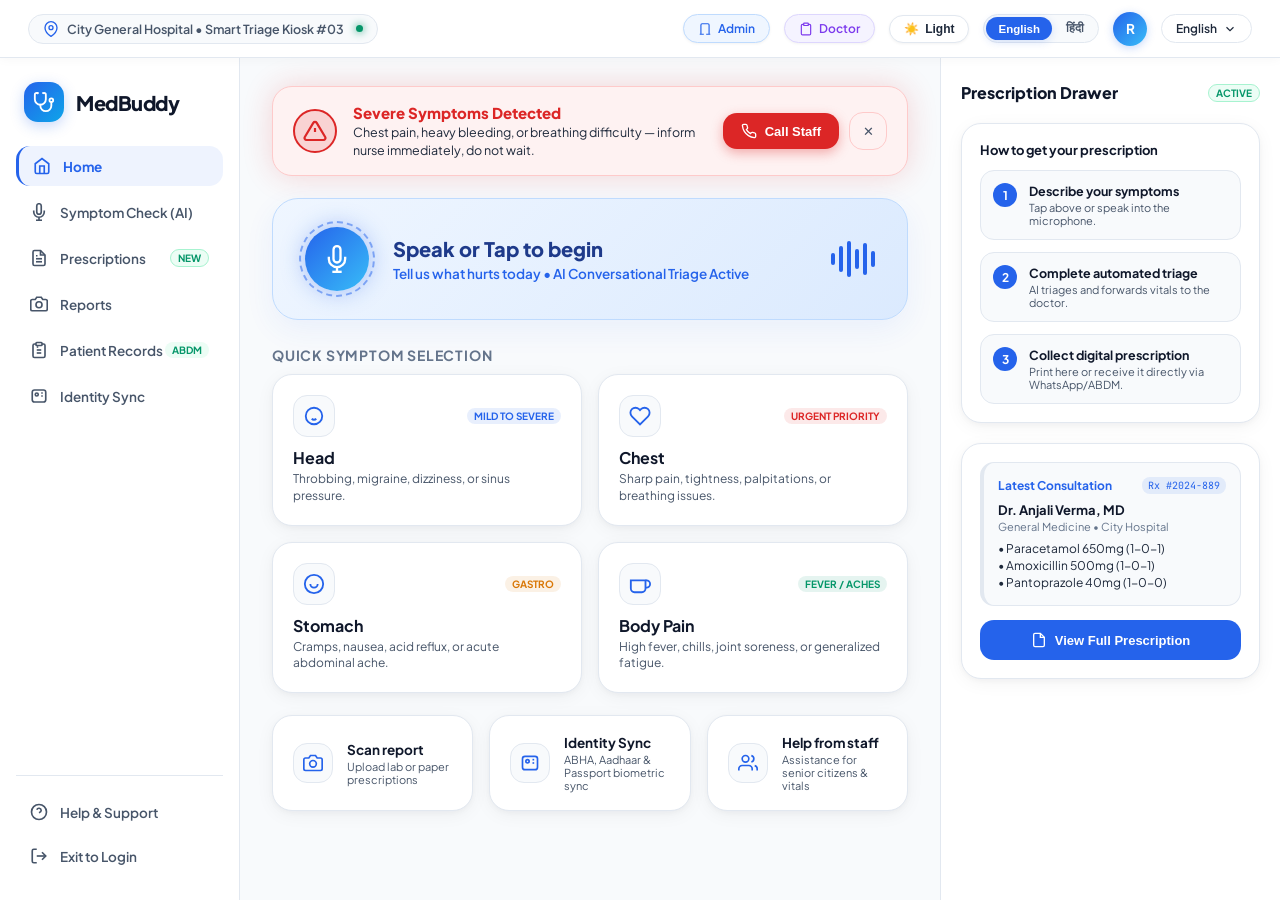
==== commit 756b8601: "Add files via upload" ====
--- a/index.html
+++ b/index.html
@@ -27,6 +27,23 @@
 
     <!-- Header Actions: Theme Switcher, Language Toggle, User Avatar -->
     <div class="kiosk-meta-controls">
+      <!-- Admin Portal Shortcut -->
+      <a href="admin.html" class="theme-toggle-btn" style="text-decoration: none; color: #2563eb; font-weight: 600; background: #eff6ff; border-color: #bfdbfe;" title="Open Hospital Admin Dashboard">
+        <svg width="14" height="14" viewBox="0 0 24 24" fill="none" stroke="currentColor" stroke-width="2">
+          <path d="M19 21V5a2 2 0 0 0-2-2H7a2 2 0 0 0-2 2v16m14 0h2m-2 0h-5m-9 0H3m2 0h5"></path>
+        </svg>
+        <span>Admin</span>
+      </a>
+
+      <!-- Doctor Portal Shortcut -->
+      <a href="doctor.html" class="theme-toggle-btn" style="text-decoration: none; color: #7c3aed; font-weight: 600; background: #f5f3ff; border-color: #ddd6fe;" title="Open Doctor Clinical Workspace">
+        <svg width="14" height="14" viewBox="0 0 24 24" fill="none" stroke="currentColor" stroke-width="2">
+          <path stroke-linecap="round" stroke-linejoin="round" d="M16 4h2a2 2 0 0 1 2 2v14a2 2 0 0 1-2 2H6a2 2 0 0 1-2-2V6a2 2 0 0 1 2-2h2"></path>
+          <rect x="8" y="2" width="8" height="4" rx="1" ry="1"></rect>
+        </svg>
+        <span>Doctor</span>
+      </a>
+
       <!-- Light / Dark Theme Switcher -->
       <button class="theme-toggle-btn" id="btnThemeToggle" onclick="toggleTheme()" title="Toggle White / Dark Theme">
         <span id="themeToggleIcon">☀️</span>
@@ -158,14 +175,14 @@
           </div>
         </div>
 
-        <div class="nav-item" onclick="triggerToast('Session cleared. Kiosk ready for next patient.')">
+        <div class="nav-item" onclick="window.location.href='login.html'">
           <div class="nav-item-content">
             <svg viewBox="0 0 24 24" fill="none" stroke="currentColor">
               <path d="M9 21H5a2 2 0 0 1-2-2V5a2 2 0 0 1 2-2h4"></path>
               <polyline points="16 17 21 12 16 7"></polyline>
               <line x1="21" y1="12" x2="9" y2="12"></line>
             </svg>
-            <span id="txtNavLogout">Logout / Exit</span>
+            <span id="txtNavLogout">Exit to Login</span>
           </div>
         </div>
       </div>
--- a/styles.css
+++ b/styles.css
@@ -1,1791 +1,1426 @@
 /* ==========================================================================
-       MedBuddy Design System - Heavy Modern Dark Kiosk Styling
-       ========================================================================== */
-    :root {
-      --bg-base: #0b0f17;
-      --bg-sidebar: #0e1422;
-      --bg-card: #131927;
-      --bg-card-hover: #172134;
-      --bg-card-active: #1c283f;
-      --border-subtle: rgba(255, 255, 255, 0.07);
-      --border-strong: rgba(255, 255, 255, 0.12);
-      --border-accent: rgba(59, 130, 246, 0.4);
-
-      --color-primary: #3b82f6;
-      --color-primary-hover: #2563eb;
-      --color-primary-glow: rgba(59, 130, 246, 0.28);
-
-      --color-emergency: #ef4444;
-      --color-emergency-hover: #dc2626;
-      --color-emergency-bg: rgba(239, 68, 68, 0.14);
-      --color-emergency-border: rgba(239, 68, 68, 0.38);
-
-      --color-emerald: #10b981;
-      --color-emerald-bg: rgba(16, 185, 129, 0.12);
-      --color-emerald-border: rgba(16, 185, 129, 0.3);
-
-      --color-amber: #f59e0b;
-      --color-cyan: #06b6d4;
-
-      --text-white: #ffffff;
-      --text-main: #f1f5f9;
-      --text-muted: #94a3b8;
-      --text-dim: #64748b;
-
-      --radius-sm: 8px;
-      --radius-md: 12px;
-      --radius-lg: 18px;
-      --radius-xl: 24px;
-      --radius-full: 9999px;
-
-      --shadow-card: 0 4px 20px -2px rgba(0, 0, 0, 0.45);
-      --shadow-glow: 0 0 25px rgba(59, 130, 246, 0.25);
-      --shadow-emergency: 0 0 30px rgba(239, 68, 68, 0.3);
-      --transition-smooth: all 0.22s cubic-bezier(0.4, 0, 0.2, 1);
-    }
-
-    * {
-      box-sizing: border-box;
-      margin: 0;
-      padding: 0;
-      -webkit-font-smoothing: antialiased;
-      -moz-osx-font-smoothing: grayscale;
-    }
-
-    body {
-      font-family: 'Plus Jakarta Sans', -apple-system, BlinkMacSystemFont, sans-serif;
-      background-color: var(--bg-base);
-      color: var(--text-main);
-      min-height: 100vh;
-      overflow-x: hidden;
-      display: flex;
-      flex-direction: column;
-      user-select: none;
-    }
-
-    /* Custom Scrollbars */
-    ::-webkit-scrollbar {
-      width: 6px;
-      height: 6px;
-    }
-    ::-webkit-scrollbar-track {
-      background: rgba(11, 15, 23, 0.5);
-    }
-    ::-webkit-scrollbar-thumb {
-      background: rgba(255, 255, 255, 0.15);
-      border-radius: 999px;
-    }
-    ::-webkit-scrollbar-thumb:hover {
-      background: rgba(255, 255, 255, 0.25);
-    }
-
-    /* Browser Mockup Header (Optional Kiosk Bar) */
-    .kiosk-top-bar {
-      display: flex;
-      align-items: center;
-      justify-content: space-between;
-      padding: 8px 18px;
-      background: #090c14;
-      border-bottom: 1px solid var(--border-subtle);
-      font-size: 12px;
-      color: var(--text-dim);
-    }
-    .kiosk-status-dots {
-      display: flex;
-      gap: 6px;
-    }
-    .kiosk-dot {
-      width: 10px;
-      height: 10px;
-      border-radius: 50%;
-    }
-    .kiosk-dot.red { background: #ef4444; }
-    .kiosk-dot.yellow { background: #f59e0b; }
-    .kiosk-dot.green { background: #10b981; }
-
-    .kiosk-url-pill {
-      background: #131926;
-      border: 1px solid var(--border-subtle);
-      padding: 4px 16px;
-      border-radius: 20px;
-      font-family: 'JetBrains Mono', monospace;
-      color: var(--text-muted);
-      display: flex;
-      align-items: center;
-      gap: 6px;
-      font-size: 11px;
-    }
-    .kiosk-url-pill svg {
-      width: 12px;
-      height: 12px;
-      stroke: var(--color-emerald);
-    }
-
-    .kiosk-meta-controls {
-      display: flex;
-      align-items: center;
-      gap: 16px;
-    }
-    .lang-dropdown {
-      display: flex;
-      align-items: center;
-      gap: 6px;
-      cursor: pointer;
-      color: var(--text-muted);
-      padding: 4px 10px;
-      border-radius: var(--radius-sm);
-      transition: var(--transition-smooth);
-    }
-    .lang-dropdown:hover {
-      background: rgba(255, 255, 255, 0.05);
-      color: var(--text-white);
-    }
-
-    /* App Shell Grid Layout */
-    .app-shell {
-      display: grid;
-      grid-template-columns: 240px 1fr 390px;
-      min-height: calc(100vh - 38px);
-      background: radial-gradient(circle at 50% 0%, #151e33 0%, #0b0f17 75%);
-    }
-
-    @media (max-width: 1280px) {
-      .app-shell {
-        grid-template-columns: 220px 1fr 340px;
-      }
-    }
-    @media (max-width: 1024px) {
-      .app-shell {
-        grid-template-columns: 80px 1fr;
-      }
-      .prescription-panel {
-        display: none;
-      }
-    }
-
-    /* ==========================================================================
-       1. Left Sidebar Navigation
-       ========================================================================== */
-    .sidebar {
-      background: var(--bg-sidebar);
-      border-right: 1px solid var(--border-subtle);
-      padding: 24px 16px;
-      display: flex;
-      flex-direction: column;
-      justify-content: space-between;
-    }
-
-    .brand-container {
-      display: flex;
-      align-items: center;
-      gap: 12px;
-      padding: 4px 8px 24px;
-      border-bottom: 1px solid var(--border-subtle);
-      margin-bottom: 20px;
-    }
-    .brand-icon-wrapper {
-      width: 42px;
-      height: 42px;
-      border-radius: 12px;
-      background: linear-gradient(135deg, rgba(59, 130, 246, 0.25), rgba(6, 182, 212, 0.2));
-      border: 1px solid rgba(59, 130, 246, 0.4);
-      display: flex;
-      align-items: center;
-      justify-content: center;
-      box-shadow: 0 0 15px rgba(59, 130, 246, 0.2);
-    }
-    .brand-icon-wrapper svg {
-      width: 24px;
-      height: 24px;
-      color: #38bdf8;
-    }
-    .brand-title {
-      font-size: 20px;
-      font-weight: 700;
-      letter-spacing: -0.02em;
-      color: var(--text-white);
-      display: flex;
-      align-items: center;
-      gap: 4px;
-    }
-    .brand-title span {
-      color: #38bdf8;
-    }
-
-    .nav-list {
-      list-style: none;
-      display: flex;
-      flex-direction: column;
-      gap: 6px;
-    }
-    .nav-item {
-      display: flex;
-      align-items: center;
-      justify-content: space-between;
-      padding: 12px 14px;
-      border-radius: var(--radius-md);
-      color: var(--text-muted);
-      font-size: 14px;
-      font-weight: 500;
-      cursor: pointer;
-      transition: var(--transition-smooth);
-      position: relative;
-    }
-    .nav-item-content {
-      display: flex;
-      align-items: center;
-      gap: 12px;
-    }
-    .nav-item svg {
-      width: 20px;
-      height: 20px;
-      stroke-width: 1.9;
-    }
-    .nav-item:hover {
-      background: rgba(255, 255, 255, 0.04);
-      color: var(--text-white);
-      transform: translateX(2px);
-    }
-    .nav-item.active {
-      background: #1a2337;
-      color: var(--text-white);
-      font-weight: 600;
-      box-shadow: inset 3px 0 0 var(--color-primary);
-    }
-    .nav-item.active svg {
-      stroke: var(--color-primary);
-    }
-
-    .badge-pill {
-      font-size: 10px;
-      font-weight: 700;
-      padding: 2px 8px;
-      border-radius: var(--radius-full);
-      text-transform: uppercase;
-      letter-spacing: 0.05em;
-    }
-    .badge-new {
-      background: rgba(59, 130, 246, 0.2);
-      color: #60a5fa;
-      border: 1px solid rgba(59, 130, 246, 0.35);
-    }
-    .badge-sync {
-      background: rgba(16, 185, 129, 0.18);
-      color: #34d399;
-      border: 1px solid rgba(16, 185, 129, 0.3);
-    }
-
-    .sidebar-footer {
-      border-top: 1px solid var(--border-subtle);
-      padding-top: 16px;
-      margin-top: auto;
-    }
-    .logout-btn {
-      display: flex;
-      align-items: center;
-      gap: 12px;
-      padding: 12px 14px;
-      border-radius: var(--radius-md);
-      color: var(--text-dim);
-      font-size: 14px;
-      font-weight: 500;
-      cursor: pointer;
-      transition: var(--transition-smooth);
-    }
-    .logout-btn:hover {
-      background: rgba(239, 68, 68, 0.1);
-      color: #f87171;
-    }
-
-    /* ==========================================================================
-       2. Center Dashboard
-       ========================================================================== */
-    .main-content {
-      padding: 24px 30px;
-      overflow-y: auto;
-      display: flex;
-      flex-direction: column;
-      gap: 22px;
-    }
-
-    /* Top User Bar */
-    .top-header-mobile {
-      display: flex;
-      align-items: center;
-      justify-content: space-between;
-      margin-bottom: 4px;
-    }
-    .profile-pill {
-      display: flex;
-      align-items: center;
-      gap: 10px;
-      background: var(--bg-card);
-      border: 1px solid var(--border-subtle);
-      padding: 4px 14px 4px 4px;
-      border-radius: var(--radius-full);
-      cursor: pointer;
-      transition: var(--transition-smooth);
-    }
-    .profile-pill:hover {
-      border-color: var(--border-strong);
-      background: var(--bg-card-hover);
-    }
-    .avatar-circle {
-      width: 32px;
-      height: 32px;
-      border-radius: 50%;
-      background: linear-gradient(135deg, #2563eb, #1d4ed8);
-      color: white;
-      font-weight: 700;
-      font-size: 13px;
-      display: flex;
-      align-items: center;
-      justify-content: center;
-      box-shadow: 0 0 10px rgba(37, 99, 235, 0.4);
-    }
-    .profile-name {
-      font-size: 13px;
-      font-weight: 600;
-      color: var(--text-main);
-    }
-
-    /* Severe Symptom Alert Banner */
-    .alert-banner {
-      background: linear-gradient(90deg, rgba(185, 28, 28, 0.35) 0%, rgba(127, 29, 29, 0.22) 100%);
-      border: 1px solid var(--color-emergency-border);
-      border-radius: var(--radius-lg);
-      padding: 18px 22px;
-      display: flex;
-      align-items: center;
-      justify-content: space-between;
-      gap: 18px;
-      position: relative;
-      overflow: hidden;
-      box-shadow: 0 4px 20px rgba(220, 38, 38, 0.15);
-      animation: alert-pulse 3s infinite ease-in-out;
-    }
-    .alert-banner::before {
-      content: '';
-      position: absolute;
-      left: 0;
-      top: 0;
-      bottom: 0;
-      width: 4px;
-      background: var(--color-emergency);
-    }
-    @keyframes alert-pulse {
-      0%, 100% { box-shadow: 0 4px 20px rgba(220, 38, 38, 0.15); }
-      50% { box-shadow: 0 4px 28px rgba(239, 68, 68, 0.3); border-color: rgba(239, 68, 68, 0.6); }
-    }
-
-    .alert-left-content {
-      display: flex;
-      align-items: center;
-      gap: 16px;
-    }
-    .alert-icon-box {
-      width: 46px;
-      height: 46px;
-      border-radius: 14px;
-      background: rgba(239, 68, 68, 0.2);
-      border: 1px solid rgba(239, 68, 68, 0.4);
-      display: flex;
-      align-items: center;
-      justify-content: center;
-      flex-shrink: 0;
-    }
-    .alert-icon-box svg {
-      width: 26px;
-      height: 26px;
-      stroke: #fca5a5;
-    }
-    .alert-title {
-      font-size: 16px;
-      font-weight: 700;
-      color: #fee2e2;
-      margin-bottom: 3px;
-    }
-    .alert-desc {
-      font-size: 13px;
-      color: #fca5a5;
-      line-height: 1.4;
-    }
-
-    .btn-call-staff {
-      display: flex;
-      align-items: center;
-      gap: 10px;
-      background: linear-gradient(135deg, #dc2626, #b91c1c);
-      color: white;
-      border: none;
-      padding: 12px 22px;
-      border-radius: var(--radius-md);
-      font-weight: 600;
-      font-size: 14px;
-      cursor: pointer;
-      box-shadow: 0 4px 16px rgba(220, 38, 38, 0.4);
-      transition: var(--transition-smooth);
-      flex-shrink: 0;
-      white-space: nowrap;
-    }
-    .btn-call-staff:hover {
-      background: linear-gradient(135deg, #ef4444, #dc2626);
-      transform: translateY(-1px);
-      box-shadow: 0 6px 22px rgba(239, 68, 68, 0.55);
-    }
-    .btn-call-staff svg {
-      width: 18px;
-      height: 18px;
-    }
-
-    /* Center Grid: Hero Voice + 2x2 Symptoms */
-    .triage-grid-row {
-      display: grid;
-      grid-template-columns: 1fr 1fr;
-      gap: 18px;
-    }
-
-    /* Hero Mic Card */
-    .hero-mic-card {
-      background: linear-gradient(160deg, #131a29 0%, #0f1522 100%);
-      border: 1px solid var(--border-subtle);
-      border-radius: var(--radius-xl);
-      padding: 34px 24px;
-      display: flex;
-      flex-direction: column;
-      align-items: center;
-      justify-content: center;
-      text-align: center;
-      cursor: pointer;
-      transition: var(--transition-smooth);
-      position: relative;
-      overflow: hidden;
-      box-shadow: var(--shadow-card);
-    }
-    .hero-mic-card:hover {
-      border-color: var(--border-accent);
-      transform: translateY(-2px);
-      box-shadow: 0 8px 30px rgba(0, 0, 0, 0.5), 0 0 25px rgba(59, 130, 246, 0.15);
-    }
-
-    .mic-pulse-outer {
-      position: relative;
-      width: 104px;
-      height: 104px;
-      margin-bottom: 20px;
-      display: flex;
-      align-items: center;
-      justify-content: center;
-    }
-    .mic-pulse-ring {
-      position: absolute;
-      width: 100%;
-      height: 100%;
-      border-radius: 50%;
-      border: 2px solid rgba(59, 130, 246, 0.35);
-      animation: radar-pulse 2.6s cubic-bezier(0.2, 0.8, 0.2, 1) infinite;
-    }
-    .mic-pulse-ring:nth-child(2) {
-      animation-delay: 0.8s;
-      border-color: rgba(6, 182, 212, 0.25);
-    }
-    .mic-core-button {
-      position: relative;
-      z-index: 2;
-      width: 76px;
-      height: 76px;
-      border-radius: 50%;
-      background: radial-gradient(circle, #1d4ed8 0%, #0f2757 100%);
-      border: 2px solid rgba(96, 165, 250, 0.5);
-      display: flex;
-      align-items: center;
-      justify-content: center;
-      box-shadow: 0 0 25px rgba(37, 99, 235, 0.5);
-      transition: var(--transition-smooth);
-    }
-    .hero-mic-card:hover .mic-core-button {
-      transform: scale(1.08);
-      box-shadow: 0 0 35px rgba(59, 130, 246, 0.8);
-      border-color: #93c5fd;
-    }
-    .mic-core-button svg {
-      width: 32px;
-      height: 32px;
-      stroke: #60a5fa;
-      stroke-width: 2.2;
-    }
-
-    @keyframes radar-pulse {
-      0% {
-        transform: scale(0.7);
-        opacity: 0.9;
-      }
-      100% {
-        transform: scale(1.6);
-        opacity: 0;
-      }
-    }
-
-    .hero-title {
-      font-size: 19px;
-      font-weight: 700;
-      color: var(--text-white);
-      margin-bottom: 6px;
-      letter-spacing: -0.01em;
-    }
-    .hero-subtitle {
-      font-size: 13px;
-      color: var(--text-muted);
-    }
-
-    /* 2x2 Symptoms Grid */
-    .symptom-quad-grid {
-      display: grid;
-      grid-template-columns: 1fr 1fr;
-      gap: 14px;
-    }
-    .symptom-card {
-      background: var(--bg-card);
-      border: 1px solid var(--border-subtle);
-      border-radius: var(--radius-lg);
-      padding: 20px 16px;
-      display: flex;
-      flex-direction: column;
-      align-items: center;
-      justify-content: center;
-      gap: 12px;
-      cursor: pointer;
-      transition: var(--transition-smooth);
-    }
-    .symptom-card:hover {
-      background: var(--bg-card-hover);
-      border-color: rgba(255, 255, 255, 0.16);
-      transform: translateY(-2px);
-      box-shadow: 0 6px 20px rgba(0, 0, 0, 0.35);
-    }
-    .symptom-icon-box {
-      width: 44px;
-      height: 44px;
-      border-radius: 12px;
-      background: rgba(255, 255, 255, 0.03);
-      display: flex;
-      align-items: center;
-      justify-content: center;
-      transition: var(--transition-smooth);
-    }
-    .symptom-card:hover .symptom-icon-box {
-      background: rgba(59, 130, 246, 0.12);
-    }
-    .symptom-icon-box svg {
-      width: 26px;
-      height: 26px;
-      stroke: var(--text-muted);
-      stroke-width: 1.8;
-      transition: var(--transition-smooth);
-    }
-    .symptom-card:hover .symptom-icon-box svg {
-      stroke: #60a5fa;
-      transform: scale(1.1);
-    }
-    .symptom-label {
-      font-size: 14px;
-      font-weight: 600;
-      color: var(--text-main);
-    }
-
-    /* 3-Column Utility Cards Row */
-    .utility-actions-row {
-      display: grid;
-      grid-template-columns: repeat(3, 1fr);
-      gap: 16px;
-    }
-    .utility-card {
-      background: var(--bg-card);
-      border: 1px solid var(--border-subtle);
-      border-radius: var(--radius-lg);
-      padding: 18px 18px;
-      display: flex;
-      align-items: flex-start;
-      gap: 14px;
-      cursor: pointer;
-      transition: var(--transition-smooth);
-    }
-    .utility-card:hover {
-      background: var(--bg-card-hover);
-      border-color: rgba(59, 130, 246, 0.3);
-      transform: translateY(-2px);
-      box-shadow: 0 6px 20px rgba(0, 0, 0, 0.3);
-    }
-    .utility-icon-box {
-      width: 40px;
-      height: 40px;
-      border-radius: 10px;
-      background: rgba(255, 255, 255, 0.04);
-      display: flex;
-      align-items: center;
-      justify-content: center;
-      flex-shrink: 0;
-    }
-    .utility-icon-box svg {
-      width: 20px;
-      height: 20px;
-      stroke: var(--text-muted);
-    }
-    .utility-card:hover .utility-icon-box svg {
-      stroke: var(--color-primary);
-    }
-    .utility-content h4 {
-      font-size: 14px;
-      font-weight: 600;
-      color: var(--text-white);
-      margin-bottom: 3px;
-      display: flex;
-      align-items: center;
-      gap: 6px;
-    }
-    .utility-content p {
-      font-size: 12px;
-      color: var(--text-muted);
-      line-height: 1.35;
-    }
-
-    /* Bottom Process Card: "How to get your prescription" */
-    .workflow-guide-card {
-      background: var(--bg-card);
-      border: 1px solid var(--border-subtle);
-      border-radius: var(--radius-lg);
-      padding: 20px 24px;
-      display: flex;
-      flex-direction: column;
-      gap: 16px;
-    }
-    .workflow-header {
-      font-size: 14px;
-      font-weight: 600;
-      color: var(--text-main);
-    }
-    .workflow-steps-flex {
-      display: flex;
-      align-items: center;
-      justify-content: space-between;
-      gap: 12px;
-    }
-    .workflow-step {
-      display: flex;
-      align-items: center;
-      gap: 14px;
-      flex: 1;
-    }
-    .step-badge {
-      width: 38px;
-      height: 38px;
-      border-radius: 10px;
-      background: rgba(255, 255, 255, 0.04);
-      border: 1px solid var(--border-subtle);
-      display: flex;
-      align-items: center;
-      justify-content: center;
-      flex-shrink: 0;
-    }
-    .step-badge svg {
-      width: 18px;
-      height: 18px;
-      stroke: #94a3b8;
-    }
-    .step-text {
-      font-size: 12px;
-      color: var(--text-muted);
-      line-height: 1.35;
-    }
-    .step-arrow {
-      color: var(--text-dim);
-      font-size: 16px;
-      padding: 0 4px;
-    }
-
-    .kiosk-footer-disclaimer {
-      text-align: center;
-      font-size: 11px;
-      color: var(--text-dim);
-      line-height: 1.5;
-      padding: 8px 0;
-    }
-
-    /* ==========================================================================
-       3. Right Prescription Details Panel
-       ========================================================================== */
-    .prescription-panel {
-      background: #0e1422;
-      border-left: 1px solid var(--border-subtle);
-      padding: 24px 22px;
-      overflow-y: auto;
-      display: flex;
-      flex-direction: column;
-      gap: 20px;
-    }
-
-    .prescription-header {
-      display: flex;
-      align-items: center;
-      justify-content: space-between;
-      padding-bottom: 14px;
-      border-bottom: 1px solid var(--border-subtle);
-    }
-    .back-btn-title {
-      display: flex;
-      align-items: center;
-      gap: 8px;
-      font-size: 15px;
-      font-weight: 700;
-      color: var(--text-white);
-      cursor: pointer;
-    }
-    .back-btn-title:hover {
-      color: var(--color-primary);
-    }
-    .status-verified {
-      display: flex;
-      align-items: center;
-      gap: 5px;
-      font-size: 11px;
-      font-weight: 600;
-      color: var(--color-emerald);
-      background: var(--color-emerald-bg);
-      border: 1px solid var(--color-emerald-border);
-      padding: 4px 9px;
-      border-radius: var(--radius-full);
-    }
-
-    /* Metadata Block */
-    .patient-meta-card {
-      display: flex;
-      flex-direction: column;
-      gap: 10px;
-    }
-    .meta-group {
-      display: flex;
-      flex-direction: column;
-      gap: 2px;
-    }
-    .meta-label {
-      font-size: 11px;
-      color: var(--text-dim);
-      text-transform: uppercase;
-      letter-spacing: 0.04em;
-    }
-    .meta-value {
-      font-size: 13px;
-      font-weight: 500;
-      color: var(--text-main);
-    }
-    .meta-value.patient-name {
-      font-size: 16px;
-      font-weight: 700;
-      color: var(--text-white);
-    }
-    .meta-value.doctor-name {
-      font-weight: 600;
-      color: #93c5fd;
-    }
-    .meta-sub {
-      font-size: 11px;
-      color: var(--text-dim);
-    }
-
-    .btn-view-full-rx {
-      display: flex;
-      align-items: center;
-      justify-content: center;
-      gap: 8px;
-      background: rgba(59, 130, 246, 0.1);
-      border: 1px solid rgba(59, 130, 246, 0.35);
-      color: #93c5fd;
-      padding: 10px;
-      border-radius: var(--radius-md);
-      font-size: 13px;
-      font-weight: 600;
-      cursor: pointer;
-      transition: var(--transition-smooth);
-      margin-top: 4px;
-    }
-    .btn-view-full-rx:hover {
-      background: rgba(59, 130, 246, 0.2);
-      border-color: #3b82f6;
-      color: white;
-    }
-    .btn-view-full-rx svg {
-      width: 16px;
-      height: 16px;
-    }
-
-    /* Medicines & Schedule Section */
-    .schedule-header-row {
-      display: flex;
-      align-items: center;
-      justify-content: space-between;
-      margin-top: 6px;
-    }
-    .section-title {
-      font-size: 14px;
-      font-weight: 700;
-      color: var(--text-white);
-    }
-    .btn-set-reminder {
-      display: flex;
-      align-items: center;
-      gap: 6px;
-      background: rgba(255, 255, 255, 0.06);
-      border: 1px solid var(--border-subtle);
-      color: var(--text-muted);
-      padding: 5px 11px;
-      border-radius: var(--radius-full);
-      font-size: 11px;
-      font-weight: 600;
-      cursor: pointer;
-      transition: var(--transition-smooth);
-    }
-    .btn-set-reminder:hover, .btn-set-reminder.active {
-      background: rgba(59, 130, 246, 0.18);
-      border-color: rgba(59, 130, 246, 0.4);
-      color: #93c5fd;
-    }
-    .btn-set-reminder svg {
-      width: 12px;
-      height: 12px;
-    }
-
-    .medicines-list {
-      display: flex;
-      flex-direction: column;
-      gap: 12px;
-    }
-    .med-item-card {
-      background: var(--bg-card);
-      border: 1px solid var(--border-subtle);
-      border-radius: var(--radius-md);
-      padding: 12px 14px;
-      display: flex;
-      align-items: center;
-      justify-content: space-between;
-      gap: 12px;
-      transition: var(--transition-smooth);
-    }
-    .med-item-card:hover {
-      background: var(--bg-card-hover);
-      border-color: rgba(255, 255, 255, 0.14);
-    }
-    .med-left-info {
-      display: flex;
-      align-items: center;
-      gap: 12px;
-    }
-    .med-pill-icon {
-      width: 32px;
-      height: 32px;
-      border-radius: 8px;
-      background: rgba(56, 189, 248, 0.12);
-      display: flex;
-      align-items: center;
-      justify-content: center;
-      flex-shrink: 0;
-    }
-    .med-pill-icon svg {
-      width: 18px;
-      height: 18px;
-      stroke: #38bdf8;
-    }
-    .med-name {
-      font-size: 13px;
-      font-weight: 600;
-      color: var(--text-white);
-      margin-bottom: 2px;
-    }
-    .med-dose {
-      font-size: 11px;
-      color: var(--text-dim);
-    }
-
-    .med-right-schedule {
-      display: flex;
-      flex-direction: column;
-      align-items: flex-end;
-      gap: 4px;
-    }
-    .food-timing-tag {
-      font-size: 11px;
-      color: var(--text-muted);
-    }
-    .schedule-badge-row {
-      display: flex;
-      align-items: center;
-      gap: 6px;
-    }
-    .time-chip {
-      background: rgba(16, 185, 129, 0.15);
-      border: 1px solid rgba(16, 185, 129, 0.35);
-      color: #34d399;
-      font-family: 'JetBrains Mono', monospace;
-      font-size: 11px;
-      font-weight: 600;
-      padding: 2px 7px;
-      border-radius: 4px;
-    }
-    .frequency-tag {
-      font-size: 11px;
-      color: var(--text-dim);
-      display: flex;
-      align-items: center;
-      gap: 3px;
-    }
-
-    .rx-summary-footer {
-      border-top: 1px solid var(--border-subtle);
-      padding-top: 14px;
-      display: flex;
-      flex-direction: column;
-      gap: 8px;
-      margin-top: auto;
-    }
-    .summary-item-row {
-      display: flex;
-      justify-content: space-between;
-      font-size: 12px;
-    }
-    .summary-key {
-      color: var(--text-dim);
-    }
-    .summary-val {
-      color: var(--text-main);
-      font-weight: 500;
-    }
-    .rx-notes-text {
-      font-size: 11px;
-      color: var(--text-muted);
-      line-height: 1.4;
-      background: rgba(255, 255, 255, 0.02);
-      padding: 8px 10px;
-      border-radius: var(--radius-sm);
-      border-left: 2px solid var(--color-primary);
-    }
-
-    /* ==========================================================================
-       4. Interactive Modals & Drawers
-       ========================================================================== */
-    .modal-overlay {
-      position: fixed;
-      top: 0;
-      left: 0;
-      right: 0;
-      bottom: 0;
-      background: rgba(5, 8, 14, 0.85);
-      backdrop-filter: blur(8px);
-      z-index: 999;
-      display: none;
-      align-items: center;
-      justify-content: center;
-      padding: 20px;
-    }
-    .modal-overlay.open {
-      display: flex;
-      animation: modal-fade-in 0.2s cubic-bezier(0.16, 1, 0.3, 1);
-    }
-    @keyframes modal-fade-in {
-      from { opacity: 0; transform: scale(0.96); }
-      to { opacity: 1; transform: scale(1); }
-    }
-
-    .modal-card {
-      background: #111726;
-      border: 1px solid var(--border-strong);
-      border-radius: var(--radius-xl);
-      box-shadow: 0 20px 50px rgba(0, 0, 0, 0.7);
-      width: 100%;
-      max-width: 580px;
-      overflow: hidden;
-      display: flex;
-      flex-direction: column;
-    }
-    .modal-header {
-      display: flex;
-      align-items: center;
-      justify-content: space-between;
-      padding: 18px 24px;
-      border-bottom: 1px solid var(--border-subtle);
-    }
-    .modal-title {
-      font-size: 17px;
-      font-weight: 700;
-      color: var(--text-white);
-      display: flex;
-      align-items: center;
-      gap: 10px;
-    }
-    .modal-close-btn {
-      background: none;
-      border: none;
-      color: var(--text-dim);
-      cursor: pointer;
-      padding: 6px;
-      border-radius: 6px;
-      transition: var(--transition-smooth);
-    }
-    .modal-close-btn:hover {
-      background: rgba(255, 255, 255, 0.08);
-      color: white;
-    }
-    .modal-body {
-      padding: 24px;
-      display: flex;
-      flex-direction: column;
-      gap: 18px;
-    }
-
-    /* Identity Sync Tabs (ABHA, Aadhaar, Passport) */
-    .id-sync-tabs {
-      display: flex;
-      background: #090e18;
-      padding: 4px;
-      border-radius: var(--radius-md);
-      border: 1px solid var(--border-subtle);
-      gap: 4px;
-    }
-    .id-tab-btn {
-      flex: 1;
-      padding: 10px 8px;
-      background: transparent;
-      border: none;
-      color: var(--text-dim);
-      font-size: 13px;
-      font-weight: 600;
-      border-radius: var(--radius-sm);
-      cursor: pointer;
-      display: flex;
-      align-items: center;
-      justify-content: center;
-      gap: 6px;
-      transition: var(--transition-smooth);
-    }
-    .id-tab-btn.active {
-      background: #19243a;
-      color: var(--text-white);
-      box-shadow: 0 2px 8px rgba(0, 0, 0, 0.3);
-      border: 1px solid var(--border-accent);
-    }
-    .id-tab-btn svg {
-      width: 16px;
-      height: 16px;
-    }
-
-    .form-group {
-      display: flex;
-      flex-direction: column;
-      gap: 6px;
-    }
-    .form-label {
-      font-size: 12px;
-      font-weight: 600;
-      color: var(--text-muted);
-    }
-    .form-input {
-      background: #0b0f17;
-      border: 1px solid var(--border-subtle);
-      border-radius: var(--radius-md);
-      padding: 12px 14px;
-      color: white;
-      font-size: 14px;
-      font-family: inherit;
-      outline: none;
-      transition: var(--transition-smooth);
-    }
-    .form-input:focus {
-      border-color: var(--color-primary);
-      box-shadow: 0 0 0 3px rgba(59, 130, 246, 0.2);
-    }
-
-    .biometric-scanner-box {
-      border: 2px dashed rgba(59, 130, 246, 0.3);
-      border-radius: var(--radius-lg);
-      padding: 24px;
-      display: flex;
-      flex-direction: column;
-      align-items: center;
-      justify-content: center;
-      gap: 12px;
-      cursor: pointer;
-      background: rgba(59, 130, 246, 0.03);
-      transition: var(--transition-smooth);
-      position: relative;
-      overflow: hidden;
-    }
-    .biometric-scanner-box:hover, .biometric-scanner-box.scanning {
-      border-color: var(--color-primary);
-      background: rgba(59, 130, 246, 0.08);
-    }
-    .scanner-laser {
-      position: absolute;
-      top: 0;
-      left: 0;
-      right: 0;
-      height: 3px;
-      background: linear-gradient(90deg, transparent, #38bdf8, transparent);
-      box-shadow: 0 0 10px #38bdf8;
-      display: none;
-    }
-    .biometric-scanner-box.scanning .scanner-laser {
-      display: block;
-      animation: scan-line 1.6s infinite ease-in-out alternate;
-    }
-    @keyframes scan-line {
-      0% { top: 10%; }
-      100% { top: 90%; }
-    }
-
-    .btn-submit-action {
-      background: linear-gradient(135deg, #2563eb, #1d4ed8);
-      color: white;
-      border: none;
-      padding: 13px 20px;
-      border-radius: var(--radius-md);
-      font-weight: 600;
-      font-size: 14px;
-      cursor: pointer;
-      display: flex;
-      align-items: center;
-      justify-content: center;
-      gap: 8px;
-      transition: var(--transition-smooth);
-      box-shadow: 0 4px 15px rgba(37, 99, 235, 0.35);
-    }
-    .btn-submit-action:hover {
-      background: linear-gradient(135deg, #3b82f6, #2563eb);
-      box-shadow: 0 6px 20px rgba(59, 130, 246, 0.5);
-    }
-
-    /* Waveform for Voice Triage Modal */
-    .waveform-visualizer {
-      display: flex;
-      align-items: center;
-      justify-content: center;
-      gap: 6px;
-      height: 60px;
-      padding: 10px 0;
-    }
-    .waveform-bar {
-      width: 6px;
-      height: 12px;
-      border-radius: 4px;
-      background: linear-gradient(to top, #3b82f6, #38bdf8);
-      animation: wave-bounce 1.2s ease-in-out infinite alternate;
-    }
-    .waveform-bar:nth-child(2) { animation-delay: 0.15s; height: 35px; }
-    .waveform-bar:nth-child(3) { animation-delay: 0.3s; height: 50px; }
-    .waveform-bar:nth-child(4) { animation-delay: 0.45s; height: 25px; }
-    .waveform-bar:nth-child(5) { animation-delay: 0.6s; height: 42px; }
-    .waveform-bar:nth-child(6) { animation-delay: 0.25s; height: 30px; }
-    .waveform-bar:nth-child(7) { animation-delay: 0.5s; height: 18px; }
-    @keyframes wave-bounce {
-      0% { transform: scaleY(0.4); opacity: 0.5; }
-      100% { transform: scaleY(1.4); opacity: 1; }
-    }
-
-    /* Toast Notification */
-    .toast-container {
-      position: fixed;
-      bottom: 24px;
-      right: 24px;
-      z-index: 1000;
-      display: flex;
-      flex-direction: column;
-      gap: 10px;
-      pointer-events: none;
-    }
-    .toast-box {
-      background: #141c2e;
-      border: 1px solid var(--border-accent);
-      box-shadow: 0 10px 25px rgba(0, 0, 0, 0.5);
-      padding: 14px 20px;
-      border-radius: var(--radius-md);
-      color: white;
-      font-size: 13px;
-      display: flex;
-      align-items: center;
-      gap: 12px;
-      animation: toast-slide-in 0.3s cubic-bezier(0.16, 1, 0.3, 1);
-      pointer-events: auto;
-    }
-    @keyframes toast-slide-in {
-      from { transform: translateY(20px); opacity: 0; }
-      to { transform: translateY(0); opacity: 1; }
-    }
-
-    /* ==========================================================================
-       7. HL7 FHIR R4 API Explorer & Status Styles
-       ========================================================================== */
-    .fhir-status-pill {
-      display: flex;
-      align-items: center;
-      gap: 7px;
-      background: rgba(16, 185, 129, 0.1);
-      border: 1px solid rgba(16, 185, 129, 0.35);
-      padding: 4px 12px;
-      border-radius: var(--radius-full);
-      font-size: 11px;
-      font-weight: 600;
-      color: #34d399;
-      cursor: pointer;
-      transition: var(--transition-smooth);
-    }
-    .fhir-status-pill:hover {
-      background: rgba(16, 185, 129, 0.2);
-      border-color: #10b981;
-      transform: translateY(-1px);
-      box-shadow: 0 0 14px rgba(16, 185, 129, 0.3);
-    }
-    .fhir-dot {
-      width: 8px;
-      height: 8px;
-      border-radius: 50%;
-      background: #10b981;
-      box-shadow: 0 0 8px #10b981;
-      animation: fhir-ping 2s cubic-bezier(0, 0, 0.2, 1) infinite;
-    }
-    @keyframes fhir-ping {
-      0%, 100% { opacity: 1; transform: scale(1); }
-      50% { opacity: 0.4; transform: scale(1.3); }
-    }
-    .fhir-ping {
-      background: rgba(0, 0, 0, 0.35);
-      padding: 1px 6px;
-      border-radius: 4px;
-      font-family: 'JetBrains Mono', monospace;
-      font-size: 10px;
-      color: #6ee7b7;
-    }
-
-    /* FHIR Modal Custom Layout */
-    .fhir-modal-card {
-      max-width: 820px !important;
-      max-height: 90vh;
-    }
-    .fhir-endpoint-bar {
-      display: flex;
-      align-items: center;
-      gap: 10px;
-      background: #090e18;
-      border: 1px solid var(--border-subtle);
-      border-radius: var(--radius-md);
-      padding: 8px 12px;
-      font-size: 12px;
-    }
-    .fhir-endpoint-bar input {
-      flex: 1;
-      background: transparent;
-      border: none;
-      color: #93c5fd;
-      font-family: 'JetBrains Mono', monospace;
-      font-size: 12px;
-      outline: none;
-    }
-    .btn-test-ping {
-      background: rgba(59, 130, 246, 0.15);
-      border: 1px solid rgba(59, 130, 246, 0.35);
-      color: #93c5fd;
-      padding: 4px 10px;
-      border-radius: 6px;
-      font-size: 11px;
-      font-weight: 600;
-      cursor: pointer;
-      transition: var(--transition-smooth);
-    }
-    .btn-test-ping:hover {
-      background: rgba(59, 130, 246, 0.3);
-      color: white;
-    }
-
-    .fhir-resource-nav {
-      display: flex;
-      gap: 6px;
-      border-bottom: 1px solid var(--border-subtle);
-      padding-bottom: 8px;
-      overflow-x: auto;
-    }
-    .fhir-res-tab {
-      background: rgba(255, 255, 255, 0.04);
-      border: 1px solid var(--border-subtle);
-      color: var(--text-muted);
-      padding: 6px 12px;
-      border-radius: var(--radius-sm);
-      font-size: 12px;
-      font-weight: 600;
-      cursor: pointer;
-      transition: var(--transition-smooth);
-      white-space: nowrap;
-    }
-    .fhir-res-tab:hover {
-      color: white;
-      background: rgba(255, 255, 255, 0.08);
-    }
-    .fhir-res-tab.active {
-      background: #1e293b;
-      color: #38bdf8;
-      border-color: rgba(56, 189, 248, 0.4);
-      box-shadow: 0 0 10px rgba(56, 189, 248, 0.15);
-    }
-
-    .fhir-code-container {
-      background: #070a12;
-      border: 1px solid rgba(255, 255, 255, 0.09);
-      border-radius: var(--radius-md);
-      padding: 16px;
-      max-height: 380px;
-      overflow-y: auto;
-      font-family: 'JetBrains Mono', monospace;
-      font-size: 12px;
-      line-height: 1.55;
-      color: #e2e8f0;
-      white-space: pre-wrap;
-      word-break: break-word;
-      user-select: text;
-    }
-
-    /* JSON Syntax Highlighting Tokens */
-    .json-key { color: #93c5fd; font-weight: 500; }
-    .json-string { color: #34d399; }
-    .json-number { color: #f59e0b; }
-    .json-boolean { color: #f87171; font-weight: 600; }
-    .json-null { color: #94a3b8; font-style: italic; }
-
-    .fhir-http-status-box {
-      display: flex;
-      align-items: center;
-      justify-content: space-between;
-      background: rgba(16, 185, 129, 0.08);
-      border: 1px solid rgba(16, 185, 129, 0.25);
-      border-radius: var(--radius-sm);
-      padding: 8px 12px;
-      font-size: 11px;
-      font-family: 'JetBrains Mono', monospace;
-      color: #34d399;
-    }
-
-    /* ==========================================================================
-       8. Language Translator Toggle & Current Reports Section
-       ========================================================================== */
-    .lang-toggle-group {
-      display: flex;
-      background: #090e18;
-      border: 1px solid var(--border-subtle);
-      padding: 3px;
-      border-radius: var(--radius-full);
-      gap: 3px;
-    }
-    .lang-toggle-btn {
-      background: transparent;
-      border: none;
-      color: var(--text-dim);
-      font-size: 11px;
-      font-weight: 700;
-      padding: 4px 10px;
-      border-radius: var(--radius-full);
-      cursor: pointer;
-      transition: var(--transition-smooth);
-    }
-    .lang-toggle-btn:hover {
-      color: white;
-    }
-    .lang-toggle-btn.active {
-      background: #1e293b;
-      color: #38bdf8;
-      box-shadow: 0 1px 6px rgba(0, 0, 0, 0.4);
-    }
-
-    /* Current Reports Box Layout */
-    .current-reports-box {
-      background: #0a0e1a;
-      border: 1px solid var(--border-strong);
-      border-radius: var(--radius-lg);
-      padding: 16px;
-      display: flex;
-      flex-direction: column;
-      gap: 12px;
-    }
-    .current-reports-header {
-      display: flex;
-      align-items: center;
-      justify-content: space-between;
-      border-bottom: 1px solid var(--border-subtle);
-      padding-bottom: 10px;
-    }
-    .current-reports-title {
-      font-size: 14px;
-      font-weight: 700;
-      color: var(--text-white);
-      display: flex;
-      align-items: center;
-      gap: 8px;
-    }
-    .reports-sync-tag {
-      font-size: 10px;
-      font-family: 'JetBrains Mono', monospace;
-      color: #34d399;
-      background: rgba(16, 185, 129, 0.12);
-      border: 1px solid rgba(16, 185, 129, 0.25);
-      padding: 2px 7px;
-      border-radius: 4px;
-    }
-    .reports-list-grid {
-      display: flex;
-      flex-direction: column;
-      gap: 10px;
-      max-height: 250px;
-      overflow-y: auto;
-    }
-    .report-card-item {
-      background: var(--bg-card);
-      border: 1px solid var(--border-subtle);
-      border-radius: var(--radius-md);
-      padding: 12px 14px;
-      display: flex;
-      align-items: center;
-      justify-content: space-between;
-      gap: 12px;
-      transition: var(--transition-smooth);
-    }
-    .report-card-item:hover {
-      background: var(--bg-card-hover);
-      border-color: rgba(59, 130, 246, 0.3);
-      transform: translateX(2px);
-    }
-    .report-icon-box {
-      width: 36px;
-      height: 36px;
-      border-radius: 8px;
-      background: rgba(56, 189, 248, 0.1);
-      display: flex;
-      align-items: center;
-      justify-content: center;
-      flex-shrink: 0;
-    }
-    .report-icon-box svg {
-      width: 18px;
-      height: 18px;
-      stroke: #38bdf8;
-    }
-    .report-meta-info {
-      flex: 1;
-    }
-    .report-title-row {
-      display: flex;
-      align-items: center;
-      gap: 8px;
-      margin-bottom: 2px;
-    }
-    .report-test-name {
-      font-size: 13px;
-      font-weight: 600;
-      color: var(--text-white);
-    }
-    .report-status-badge {
-      font-size: 10px;
-      font-weight: 700;
-      padding: 2px 6px;
-      border-radius: 4px;
-    }
-    .report-status-normal {
-      background: rgba(16, 185, 129, 0.15);
-      color: #34d399;
-      border: 1px solid rgba(16, 185, 129, 0.3);
-    }
-    .report-status-review {
-      background: rgba(245, 158, 11, 0.15);
-      color: #fbbf24;
-      border: 1px solid rgba(245, 158, 11, 0.3);
-    }
-    .report-sub-details {
-      font-size: 11px;
-      color: var(--text-dim);
-    }
-    .report-metrics-row {
-      display: flex;
-      gap: 6px;
-      margin-top: 4px;
-      flex-wrap: wrap;
-    }
-    .report-metric-chip {
-      font-size: 10px;
-      font-family: 'JetBrains Mono', monospace;
-      color: #93c5fd;
-      background: rgba(59, 130, 246, 0.1);
-      padding: 1px 6px;
-      border-radius: 3px;
-      border: 1px solid rgba(59, 130, 246, 0.2);
-    }
-    .report-action-btn {
-      background: rgba(255, 255, 255, 0.05);
-      border: 1px solid var(--border-subtle);
-      color: var(--text-muted);
-      padding: 6px 12px;
-      border-radius: var(--radius-sm);
-      font-size: 11px;
-      font-weight: 600;
-      cursor: pointer;
-      display: flex;
-      align-items: center;
-      gap: 5px;
-      transition: var(--transition-smooth);
-      white-space: nowrap;
-    }
-    .report-action-btn:hover {
-      background: rgba(59, 130, 246, 0.2);
-      border-color: #3b82f6;
-      color: white;
-    }
+   MedBuddy Design System - Modern Clinical White Kiosk Theme
+   ========================================================================== */
+:root {
+  /* Default: Clean Clinical White Theme */
+  --bg-base: #f8fafc;
+  --bg-sidebar: #ffffff;
+  --bg-card: #ffffff;
+  --bg-card-hover: #f1f5f9;
+  --bg-card-active: #e2e8f0;
+  --border-subtle: #e2e8f0;
+  --border-strong: #cbd5e1;
+  --border-accent: rgba(37, 99, 235, 0.35);
+
+  --color-primary: #2563eb;
+  --color-primary-hover: #1d4ed8;
+  --color-primary-glow: rgba(37, 99, 235, 0.18);
+
+  --color-emergency: #dc2626;
+  --color-emergency-hover: #b91c1c;
+  --color-emergency-bg: #fef2f2;
+  --color-emergency-border: #fecaca;
+
+  --color-emerald: #059669;
+  --color-emerald-bg: #ecfdf5;
+  --color-emerald-border: #a7f3d0;
+
+  --color-amber: #d97706;
+  --color-cyan: #0284c7;
+
+  --text-white: #0f172a;        /* Deep navy text for headings in light mode */
+  --text-main: #1e293b;         /* Slate-800 for body text */
+  --text-muted: #475569;        /* Slate-600 for subtext */
+  --text-dim: #64748b;          /* Slate-500 for captions */
+
+  --radius-sm: 8px;
+  --radius-md: 14px;
+  --radius-lg: 20px;
+  --radius-xl: 26px;
+  --radius-full: 9999px;
+
+  --shadow-card: 0 4px 20px -2px rgba(15, 23, 42, 0.06), 0 2px 6px -1px rgba(15, 23, 42, 0.04);
+  --shadow-glow: 0 0 25px rgba(37, 99, 235, 0.16);
+  --shadow-emergency: 0 0 30px rgba(220, 38, 38, 0.18);
+  --transition-smooth: all 0.22s cubic-bezier(0.4, 0, 0.2, 1);
+}
+
+/* Optional Dark Theme Support via data-theme attribute */
+[data-theme="dark"] {
+  --bg-base: #0b0f17;
+  --bg-sidebar: #0e1422;
+  --bg-card: #131927;
+  --bg-card-hover: #172134;
+  --bg-card-active: #1c283f;
+  --border-subtle: rgba(255, 255, 255, 0.07);
+  --border-strong: rgba(255, 255, 255, 0.12);
+  --border-accent: rgba(59, 130, 246, 0.4);
+
+  --color-primary: #3b82f6;
+  --color-primary-hover: #2563eb;
+  --color-primary-glow: rgba(59, 130, 246, 0.28);
+
+  --color-emergency: #ef4444;
+  --color-emergency-hover: #dc2626;
+  --color-emergency-bg: rgba(239, 68, 68, 0.14);
+  --color-emergency-border: rgba(239, 68, 68, 0.38);
+
+  --color-emerald: #10b981;
+  --color-emerald-bg: rgba(16, 185, 129, 0.12);
+  --color-emerald-border: rgba(16, 185, 129, 0.3);
+
+  --color-amber: #f59e0b;
+  --color-cyan: #06b6d4;
+
+  --text-white: #ffffff;
+  --text-main: #f1f5f9;
+  --text-muted: #94a3b8;
+  --text-dim: #64748b;
+
+  --shadow-card: 0 4px 20px -2px rgba(0, 0, 0, 0.45);
+  --shadow-glow: 0 0 25px rgba(59, 130, 246, 0.25);
+  --shadow-emergency: 0 0 30px rgba(239, 68, 68, 0.3);
+}
+
+* {
+  box-sizing: border-box;
+  margin: 0;
+  padding: 0;
+}
+
+body {
+  background-color: var(--bg-base);
+  color: var(--text-main);
+  font-family: 'Plus Jakarta Sans', -apple-system, BlinkMacSystemFont, sans-serif;
+  min-height: 100vh;
+  display: flex;
+  flex-direction: column;
+  overflow-x: hidden;
+  user-select: none;
+  -webkit-tap-highlight-color: transparent;
+  transition: background-color 0.3s ease, color 0.3s ease;
+}
+
 /* ==========================================================================
-   Patient Records / Medical History
+   Top Header Bar (Clean Hospital Kiosk Bar)
    ========================================================================== */
-.records-card {
+.kiosk-top-bar {
+  background-color: var(--bg-sidebar);
+  border-bottom: 1px solid var(--border-subtle);
+  height: 58px;
+  display: flex;
+  align-items: center;
+  justify-content: space-between;
+  padding: 0 28px;
+  z-index: 50;
+  position: relative;
+  box-shadow: 0 2px 10px rgba(15, 23, 42, 0.03);
+}
+
+.kiosk-location-badge {
+  display: flex;
+  align-items: center;
+  gap: 8px;
+  background: var(--bg-base);
+  border: 1px solid var(--border-subtle);
+  padding: 6px 14px;
+  border-radius: var(--radius-full);
+  font-size: 12.5px;
+  font-weight: 600;
+  color: var(--text-muted);
+}
+.kiosk-location-badge svg {
+  color: var(--color-primary);
+  flex-shrink: 0;
+}
+.kiosk-live-dot {
+  width: 7px;
+  height: 7px;
+  border-radius: 50%;
+  background-color: var(--color-emerald);
+  box-shadow: 0 0 8px var(--color-emerald);
+  margin-left: 4px;
+}
+
+.kiosk-meta-controls {
+  display: flex;
+  align-items: center;
+  gap: 14px;
+}
+
+/* Theme Toggle Button */
+.theme-toggle-btn {
   background: var(--bg-card);
   border: 1px solid var(--border-subtle);
+  color: var(--text-main);
+  padding: 6px 14px;
+  border-radius: var(--radius-full);
+  font-size: 12px;
+  font-weight: 700;
+  display: flex;
+  align-items: center;
+  gap: 6px;
+  cursor: pointer;
+  transition: var(--transition-smooth);
+  box-shadow: 0 1px 3px rgba(0,0,0,0.05);
+}
+.theme-toggle-btn:hover {
+  border-color: var(--color-primary);
+  color: var(--color-primary);
+  background: var(--bg-card-hover);
+}
+
+/* Language Toggle Buttons */
+.lang-toggle-group {
+  display: flex;
+  background: var(--bg-base);
+  border: 1px solid var(--border-subtle);
+  border-radius: var(--radius-full);
+  padding: 2px;
+  gap: 2px;
+}
+.lang-toggle-btn {
+  background: transparent;
+  border: none;
+  color: var(--text-muted);
+  font-size: 11.5px;
+  font-weight: 700;
+  padding: 5px 12px;
+  border-radius: var(--radius-full);
+  cursor: pointer;
+  transition: var(--transition-smooth);
+}
+.lang-toggle-btn.active {
+  background: var(--color-primary);
+  color: white;
+  box-shadow: 0 2px 8px var(--color-primary-glow);
+}
+.lang-toggle-btn:hover:not(.active) {
+  color: var(--text-white);
+}
+
+.avatar-circle {
+  width: 34px;
+  height: 34px;
+  border-radius: 50%;
+  background: linear-gradient(135deg, #2563eb, #38bdf8);
+  display: flex;
+  align-items: center;
+  justify-content: center;
+  font-weight: 700;
+  font-size: 13.5px;
+  color: white;
+  box-shadow: 0 2px 8px rgba(37, 99, 235, 0.25);
+}
+
+.lang-dropdown {
+  background: var(--bg-card);
+  border: 1px solid var(--border-subtle);
+  border-radius: var(--radius-full);
+  padding: 6px 14px;
+  display: flex;
+  align-items: center;
+  gap: 6px;
+  font-size: 12px;
+  font-weight: 600;
+  cursor: pointer;
+  color: var(--text-main);
+  transition: var(--transition-smooth);
+}
+.lang-dropdown:hover {
+  border-color: var(--color-primary);
+  color: var(--color-primary);
+}
+
+/* ==========================================================================
+   Main Kiosk Layout Shell
+   ========================================================================== */
+.app-shell {
+  display: grid;
+  grid-template-columns: 240px 1fr 340px;
+  flex: 1;
+  min-height: calc(100vh - 58px);
+}
+
+/* ==========================================================================
+   Left Navigation Sidebar
+   ========================================================================== */
+.sidebar {
+  background-color: var(--bg-sidebar);
+  border-right: 1px solid var(--border-subtle);
+  display: flex;
+  flex-direction: column;
+  justify-content: space-between;
+  padding: 24px 16px;
+}
+
+.brand-container {
+  display: flex;
+  align-items: center;
+  gap: 12px;
+  padding: 0 8px 24px 8px;
+}
+.brand-icon-wrapper {
+  width: 40px;
+  height: 40px;
+  border-radius: var(--radius-md);
+  background: linear-gradient(135deg, #2563eb, #0ea5e9);
+  display: flex;
+  align-items: center;
+  justify-content: center;
+  box-shadow: 0 4px 14px rgba(37, 99, 235, 0.25);
+}
+.brand-icon-wrapper svg {
+  width: 22px;
+  height: 22px;
+  stroke: white;
+}
+.brand-title {
+  font-size: 20px;
+  font-weight: 800;
+  letter-spacing: -0.5px;
+  color: var(--text-white);
+}
+
+.nav-list {
+  list-style: none;
+  display: flex;
+  flex-direction: column;
+  gap: 6px;
+}
+.nav-item {
+  display: flex;
+  align-items: center;
+  justify-content: space-between;
+  padding: 11px 14px;
+  border-radius: var(--radius-md);
+  color: var(--text-muted);
+  font-size: 13.5px;
+  font-weight: 600;
+  cursor: pointer;
+  transition: var(--transition-smooth);
+}
+.nav-item:hover {
+  background: var(--bg-card-hover);
+  color: var(--text-white);
+  transform: translateX(2px);
+}
+.nav-item.active {
+  background: rgba(37, 99, 235, 0.08);
+  color: var(--color-primary);
+  border-left: 3px solid var(--color-primary);
+  font-weight: 700;
+}
+[data-theme="dark"] .nav-item.active {
+  background: rgba(59, 130, 246, 0.12);
+  color: #60a5fa;
+}
+.nav-item-content {
+  display: flex;
+  align-items: center;
+  gap: 12px;
+}
+.nav-item-content svg {
+  width: 18px;
+  height: 18px;
+  stroke-width: 2.2;
+}
+
+.badge-pill {
+  font-size: 10px;
+  font-weight: 700;
+  padding: 2px 7px;
+  border-radius: var(--radius-full);
+  text-transform: uppercase;
+}
+.badge-new {
+  background: var(--color-emerald-bg);
+  color: var(--color-emerald);
+  border: 1px solid var(--color-emerald-border);
+}
+
+.sidebar-footer {
+  border-top: 1px solid var(--border-subtle);
+  padding-top: 16px;
+  display: flex;
+  flex-direction: column;
+  gap: 4px;
+}
+
+/* ==========================================================================
+   Center Main Stage / Kiosk Content
+   ========================================================================== */
+.main-content {
+  padding: 28px 32px;
+  overflow-y: auto;
+  display: flex;
+  flex-direction: column;
+  gap: 22px;
+}
+
+/* Severe Emergency Alert Banner */
+.emergency-banner {
+  background: var(--color-emergency-bg);
+  border: 1px solid var(--color-emergency-border);
   border-radius: var(--radius-lg);
-  padding: 22px;
-  margin-bottom: 22px;
-  box-shadow: var(--shadow-card);
-}
-
-.records-head {
-  display: flex;
-  align-items: flex-start;
+  padding: 16px 20px;
+  display: flex;
+  align-items: center;
   justify-content: space-between;
   gap: 16px;
+  box-shadow: var(--shadow-emergency);
+  animation: banner-glow 3s ease-in-out infinite alternate;
+}
+@keyframes banner-glow {
+  0% { box-shadow: 0 0 10px rgba(220, 38, 38, 0.1); }
+  100% { box-shadow: 0 0 25px rgba(220, 38, 38, 0.25); }
+}
+
+.emergency-info-group {
+  display: flex;
+  align-items: center;
+  gap: 16px;
+}
+.emergency-icon-ring {
+  width: 44px;
+  height: 44px;
+  border-radius: 50%;
+  background: rgba(220, 38, 38, 0.15);
+  border: 2px solid var(--color-emergency);
+  display: flex;
+  align-items: center;
+  justify-content: center;
+  color: var(--color-emergency);
+  flex-shrink: 0;
+}
+.emergency-title {
+  color: var(--color-emergency);
+  font-weight: 800;
+  font-size: 15px;
+  margin-bottom: 2px;
+}
+.emergency-desc {
+  color: var(--text-main);
+  font-size: 12.5px;
+  line-height: 1.4;
+}
+
+.emergency-actions {
+  display: flex;
+  align-items: center;
+  gap: 10px;
+  flex-shrink: 0;
+}
+.btn-emergency-action {
+  background: var(--color-emergency);
+  color: white;
+  border: none;
+  font-weight: 700;
+  font-size: 13px;
+  padding: 10px 18px;
+  border-radius: var(--radius-md);
+  cursor: pointer;
+  display: flex;
+  align-items: center;
+  gap: 8px;
+  transition: var(--transition-smooth);
+  box-shadow: 0 4px 12px rgba(220, 38, 38, 0.35);
+}
+.btn-emergency-action:hover {
+  background: var(--color-emergency-hover);
+  transform: translateY(-1px);
+}
+.btn-emergency-dismiss {
+  background: transparent;
+  border: 1px solid var(--color-emergency-border);
+  color: var(--text-muted);
+  width: 38px;
+  height: 38px;
+  border-radius: var(--radius-md);
+  cursor: pointer;
+  display: flex;
+  align-items: center;
+  justify-content: center;
+  transition: var(--transition-smooth);
+}
+.btn-emergency-dismiss:hover {
+  color: var(--color-emergency);
+  background: rgba(220, 38, 38, 0.08);
+}
+
+/* Hero Voice Card */
+.hero-voice-card {
+  background: linear-gradient(135deg, #eff6ff 0%, #dbeafe 100%);
+  border: 1px solid #bfdbfe;
+  border-radius: var(--radius-xl);
+  padding: 28px 32px;
+  display: flex;
+  align-items: center;
+  justify-content: space-between;
+  cursor: pointer;
+  transition: var(--transition-smooth);
+  position: relative;
+  overflow: hidden;
+  box-shadow: 0 10px 30px rgba(37, 99, 235, 0.07);
+}
+[data-theme="dark"] .hero-voice-card {
+  background: linear-gradient(135deg, rgba(30, 58, 138, 0.28) 0%, rgba(17, 24, 39, 0.6) 100%);
+  border: 1px solid var(--border-accent);
+  box-shadow: 0 10px 30px rgba(0, 0, 0, 0.35);
+}
+.hero-voice-card:hover {
+  transform: translateY(-2px);
+  border-color: var(--color-primary);
+  box-shadow: var(--shadow-glow);
+}
+
+.hero-voice-left {
+  display: flex;
+  align-items: center;
+  gap: 24px;
+}
+.voice-mic-orb {
+  width: 64px;
+  height: 64px;
+  border-radius: 50%;
+  background: linear-gradient(135deg, #2563eb, #38bdf8);
+  display: flex;
+  align-items: center;
+  justify-content: center;
+  box-shadow: 0 0 25px rgba(37, 99, 235, 0.4);
+  position: relative;
+  flex-shrink: 0;
+}
+.voice-mic-orb::before {
+  content: '';
+  position: absolute;
+  inset: -6px;
+  border-radius: 50%;
+  border: 2px dashed rgba(37, 99, 235, 0.5);
+  animation: radar-pulse 3s linear infinite;
+}
+@keyframes radar-pulse {
+  0% { transform: rotate(0deg) scale(0.95); opacity: 0.8; }
+  50% { transform: rotate(180deg) scale(1.08); opacity: 0.3; }
+  100% { transform: rotate(360deg) scale(0.95); opacity: 0.8; }
+}
+
+.voice-mic-orb svg {
+  width: 28px;
+  height: 28px;
+  stroke: white;
+}
+
+.hero-voice-title {
+  font-size: 20px;
+  font-weight: 800;
+  color: #1e3a8a;
+  margin-bottom: 4px;
+}
+[data-theme="dark"] .hero-voice-title {
+  color: var(--text-white);
+}
+.hero-voice-subtitle {
+  color: #2563eb;
+  font-size: 13.5px;
+  font-weight: 600;
+}
+[data-theme="dark"] .hero-voice-subtitle {
+  color: var(--text-muted);
+}
+
+.voice-waveform-preview {
+  display: flex;
+  align-items: center;
+  gap: 4px;
+  height: 38px;
+}
+.wave-bar {
+  width: 4px;
+  background: var(--color-primary);
+  border-radius: var(--radius-full);
+  animation: wave-anim 1.2s ease-in-out infinite alternate;
+}
+.wave-bar:nth-child(1) { height: 12px; animation-delay: 0.1s; }
+.wave-bar:nth-child(2) { height: 26px; animation-delay: 0.25s; }
+.wave-bar:nth-child(3) { height: 36px; animation-delay: 0.4s; }
+.wave-bar:nth-child(4) { height: 20px; animation-delay: 0.15s; }
+.wave-bar:nth-child(5) { height: 32px; animation-delay: 0.3s; }
+.wave-bar:nth-child(6) { height: 16px; animation-delay: 0.5s; }
+
+@keyframes wave-anim {
+  0% { transform: scaleY(0.4); opacity: 0.4; }
+  100% { transform: scaleY(1); opacity: 1; }
+}
+
+/* 2x2 Quick Symptom Grid */
+.symptom-section-title {
+  font-size: 14px;
+  font-weight: 700;
+  color: var(--text-dim);
+  text-transform: uppercase;
+  letter-spacing: 0.8px;
+  margin-top: 4px;
+}
+.symptoms-grid {
+  display: grid;
+  grid-template-columns: repeat(2, 1fr);
+  gap: 16px;
+}
+.symptom-card {
+  background: var(--bg-card);
+  border: 1px solid var(--border-subtle);
+  border-radius: var(--radius-lg);
+  padding: 20px;
+  cursor: pointer;
+  transition: var(--transition-smooth);
+  box-shadow: var(--shadow-card);
+  display: flex;
+  flex-direction: column;
+  justify-content: space-between;
+  min-height: 120px;
+}
+.symptom-card:hover {
+  border-color: var(--color-primary);
+  background: var(--bg-card-hover);
+  transform: translateY(-2px);
+  box-shadow: 0 8px 24px rgba(37, 99, 235, 0.1);
+}
+.symptom-card-header {
+  display: flex;
+  align-items: center;
+  justify-content: space-between;
+}
+.symptom-icon-box {
+  width: 42px;
+  height: 42px;
+  border-radius: var(--radius-md);
+  background: var(--bg-base);
+  border: 1px solid var(--border-subtle);
+  display: flex;
+  align-items: center;
+  justify-content: center;
+  color: var(--color-primary);
+}
+.symptom-card-title {
+  font-size: 16px;
+  font-weight: 700;
+  color: var(--text-white);
+  margin-top: 10px;
+}
+.symptom-card-desc {
+  font-size: 12px;
+  color: var(--text-muted);
+  line-height: 1.4;
+  margin-top: 3px;
+}
+
+/* Bottom Utility Actions (3 Cards) */
+.utility-actions-grid {
+  display: grid;
+  grid-template-columns: repeat(3, 1fr);
+  gap: 16px;
+}
+.utility-card {
+  background: var(--bg-card);
+  border: 1px solid var(--border-subtle);
+  border-radius: var(--radius-lg);
+  padding: 18px 20px;
+  cursor: pointer;
+  transition: var(--transition-smooth);
+  box-shadow: var(--shadow-card);
+  display: flex;
+  align-items: center;
+  gap: 14px;
+}
+.utility-card:hover {
+  border-color: var(--color-primary);
+  background: var(--bg-card-hover);
+  transform: translateY(-2px);
+  box-shadow: 0 6px 20px rgba(37, 99, 235, 0.08);
+}
+.utility-icon-box {
+  width: 40px;
+  height: 40px;
+  border-radius: var(--radius-md);
+  background: var(--bg-base);
+  border: 1px solid var(--border-subtle);
+  display: flex;
+  align-items: center;
+  justify-content: center;
+  color: var(--color-primary);
+  flex-shrink: 0;
+}
+.utility-title {
+  font-size: 13.5px;
+  font-weight: 700;
+  color: var(--text-white);
+}
+.utility-desc {
+  font-size: 11px;
+  color: var(--text-muted);
+  margin-top: 2px;
+}
+
+/* ==========================================================================
+   Right Panel: Prescription Drawer & Active Triage
+   ========================================================================== */
+.right-drawer {
+  background-color: var(--bg-sidebar);
+  border-left: 1px solid var(--border-subtle);
+  padding: 24px 20px;
+  display: flex;
+  flex-direction: column;
+  gap: 20px;
+}
+
+.drawer-header {
+  display: flex;
+  align-items: center;
+  justify-content: space-between;
+}
+.drawer-title {
+  font-size: 16px;
+  font-weight: 800;
+  color: var(--text-white);
+}
+
+.drawer-card {
+  background: var(--bg-card);
+  border: 1px solid var(--border-subtle);
+  border-radius: var(--radius-lg);
+  padding: 18px;
+  box-shadow: var(--shadow-card);
+}
+
+.rx-steps-list {
+  display: flex;
+  flex-direction: column;
+  gap: 12px;
+  margin-top: 12px;
+}
+.rx-step-item {
+  display: flex;
+  gap: 12px;
+  background: var(--bg-base);
+  border: 1px solid var(--border-subtle);
+  padding: 12px;
+  border-radius: var(--radius-md);
+  align-items: flex-start;
+}
+.rx-step-num {
+  width: 24px;
+  height: 24px;
+  border-radius: 50%;
+  background: var(--color-primary);
+  color: white;
+  font-size: 12px;
+  font-weight: 700;
+  display: flex;
+  align-items: center;
+  justify-content: center;
+  flex-shrink: 0;
+}
+.rx-step-text-title {
+  font-size: 12.5px;
+  font-weight: 700;
+  color: var(--text-white);
+}
+.rx-step-text-desc {
+  font-size: 11px;
+  color: var(--text-muted);
+  margin-top: 2px;
+}
+
+/* Active Prescription Preview Card */
+.active-rx-preview {
+  border-left: 4px solid var(--color-primary);
+  background: var(--bg-base);
+  border-radius: var(--radius-md);
+  padding: 14px;
+  border: 1px solid var(--border-subtle);
+  border-left-width: 4px;
+}
+.active-rx-header {
+  display: flex;
+  justify-content: space-between;
+  align-items: center;
+  margin-bottom: 8px;
+}
+.rx-code-tag {
+  font-family: 'JetBrains Mono', monospace;
+  font-size: 10px;
+  color: var(--color-primary);
+  background: rgba(37, 99, 235, 0.1);
+  padding: 2px 6px;
+  border-radius: var(--radius-sm);
+}
+
+/* ==========================================================================
+   Modals Common Styling
+   ========================================================================== */
+.modal-overlay {
+  position: fixed;
+  inset: 0;
+  background: rgba(15, 23, 42, 0.65);
+  backdrop-filter: blur(8px);
+  -webkit-backdrop-filter: blur(8px);
+  z-index: 100;
+  display: none;
+  align-items: center;
+  justify-content: center;
+  padding: 20px;
+}
+.modal-overlay.open {
+  display: flex;
+  animation: modal-fade-in 0.2s ease-out;
+}
+@keyframes modal-fade-in {
+  from { opacity: 0; transform: scale(0.97); }
+  to { opacity: 1; transform: scale(1); }
+}
+
+.modal-card {
+  background: var(--bg-sidebar);
+  border: 1px solid var(--border-subtle);
+  border-radius: var(--radius-xl);
+  width: 100%;
+  max-width: 620px;
+  max-height: 90vh;
+  overflow-y: auto;
+  box-shadow: 0 25px 50px -12px rgba(15, 23, 42, 0.25);
+  display: flex;
+  flex-direction: column;
+}
+.modal-header {
+  padding: 18px 24px;
+  border-bottom: 1px solid var(--border-subtle);
+  display: flex;
+  align-items: center;
+  justify-content: space-between;
+}
+.modal-title {
+  font-size: 17px;
+  font-weight: 800;
+  color: var(--text-white);
+  display: flex;
+  align-items: center;
+  gap: 10px;
+}
+.modal-close-btn {
+  background: transparent;
+  border: none;
+  color: var(--text-muted);
+  font-size: 18px;
+  cursor: pointer;
+  padding: 4px 8px;
+  border-radius: var(--radius-sm);
+  transition: var(--transition-smooth);
+}
+.modal-close-btn:hover {
+  color: var(--color-emergency);
+  background: rgba(220, 38, 38, 0.1);
+}
+.modal-body {
+  padding: 24px;
+  display: flex;
+  flex-direction: column;
+  gap: 18px;
+}
+
+/* ==========================================================================
+   Patient Records & Past History Styling
+   ========================================================================== */
+.records-modal-card {
+  max-width: 820px;
+}
+.patient-profile-summary {
+  display: grid;
+  grid-template-columns: auto 1fr auto;
+  gap: 16px;
+  align-items: center;
+  background: var(--bg-card);
+  border: 1px solid var(--border-subtle);
+  border-radius: var(--radius-md);
+  padding: 16px 20px;
+  box-shadow: var(--shadow-card);
+}
+.patient-avatar-large {
+  width: 52px;
+  height: 52px;
+  border-radius: 50%;
+  background: linear-gradient(135deg, #2563eb, #38bdf8);
+  color: white;
+  font-weight: 800;
+  font-size: 22px;
+  display: flex;
+  align-items: center;
+  justify-content: center;
+  box-shadow: 0 0 15px rgba(37, 99, 235, 0.35);
+}
+.patient-profile-details h3 {
+  color: var(--text-white);
+  font-size: 16px;
+  font-weight: 800;
+  margin-bottom: 4px;
+}
+.patient-profile-tags {
+  display: flex;
+  gap: 8px;
   flex-wrap: wrap;
-  margin-bottom: 16px;
-}
-
-.records-title {
-  font-size: 17px;
+  font-size: 11px;
+}
+.patient-tag {
+  background: var(--bg-base);
+  border: 1px solid var(--border-subtle);
+  padding: 2px 8px;
+  border-radius: var(--radius-full);
+  color: var(--text-muted);
+}
+.patient-tag.highlight {
+  background: var(--color-emerald-bg);
+  color: var(--color-emerald);
+  border-color: var(--color-emerald-border);
+  font-weight: 700;
+}
+
+.history-sections-grid {
+  display: grid;
+  grid-template-columns: repeat(2, 1fr);
+  gap: 14px;
+}
+@media (max-width: 768px) {
+  .history-sections-grid {
+    grid-template-columns: 1fr;
+  }
+}
+
+.history-section-box {
+  background: var(--bg-card);
+  border: 1px solid var(--border-subtle);
+  border-radius: var(--radius-md);
+  padding: 14px;
+  display: flex;
+  flex-direction: column;
+  gap: 10px;
+  box-shadow: 0 2px 8px rgba(15, 23, 42, 0.03);
+}
+.history-section-header {
+  display: flex;
+  align-items: center;
+  gap: 8px;
+  font-size: 12px;
+  font-weight: 700;
+  color: var(--color-primary);
+  text-transform: uppercase;
+  letter-spacing: 0.5px;
+  border-bottom: 1px solid var(--border-subtle);
+  padding-bottom: 6px;
+}
+.history-entry-item {
+  display: flex;
+  flex-direction: column;
+  gap: 3px;
+  padding: 6px 0;
+  border-bottom: 1px solid var(--border-subtle);
+}
+.history-entry-item:last-child {
+  border-bottom: none;
+}
+.history-entry-title-row {
+  display: flex;
+  justify-content: space-between;
+  align-items: center;
+}
+.history-entry-title {
+  font-size: 13px;
   font-weight: 700;
   color: var(--text-white);
 }
-
-.records-sub {
-  font-size: 12.5px;
-  color: var(--text-muted);
-  margin-top: 3px;
-}
-
-.records-owner {
-  text-align: right;
-  display: flex;
-  flex-direction: column;
-  gap: 2px;
-}
-
-.records-owner-name {
-  font-size: 13px;
-  font-weight: 600;
-  color: var(--text-main);
-}
-
-.records-owner-id {
-  font-family: 'JetBrains Mono', monospace;
+.history-entry-meta {
   font-size: 11px;
   color: var(--text-dim);
 }
-
-.records-filter-row {
-  display: flex;
+.history-entry-badge {
+  font-size: 10px;
+  font-weight: 700;
+  padding: 1px 6px;
+  border-radius: 4px;
+}
+.badge-active {
+  background: rgba(217, 119, 6, 0.12);
+  color: #d97706;
+  border: 1px solid rgba(217, 119, 6, 0.25);
+}
+.badge-resolved {
+  background: var(--color-emerald-bg);
+  color: var(--color-emerald);
+  border: 1px solid var(--color-emerald-border);
+}
+.allergy-alert-card {
+  background: var(--color-emergency-bg);
+  border: 1px solid var(--color-emergency-border);
+  border-radius: var(--radius-sm);
+  padding: 10px 12px;
+}
+
+/* ==========================================================================
+   Conversational LLM Symptom Triage Styling
+   ========================================================================== */
+.llm-modal-card {
+  max-width: 680px;
+  display: flex;
+  flex-direction: column;
+  max-height: 88vh;
+}
+.llm-chat-feed {
+  flex: 1;
+  min-height: 320px;
+  max-height: 420px;
+  overflow-y: auto;
+  display: flex;
+  flex-direction: column;
+  gap: 12px;
+  padding: 14px;
+  background: var(--bg-base);
+  border-radius: var(--radius-md);
+  border: 1px solid var(--border-subtle);
+  scroll-behavior: smooth;
+}
+.chat-message-row {
+  display: flex;
+  gap: 10px;
+  align-items: flex-start;
+  animation: modal-fade-in 0.25s ease;
+}
+.chat-message-row.user {
+  flex-direction: row-reverse;
+}
+.chat-avatar {
+  width: 32px;
+  height: 32px;
+  border-radius: 50%;
+  display: flex;
+  align-items: center;
+  justify-content: center;
+  font-size: 12px;
+  font-weight: 700;
+  flex-shrink: 0;
+}
+.chat-avatar.bot {
+  background: linear-gradient(135deg, #059669, #0284c7);
+  color: white;
+  box-shadow: 0 0 10px rgba(5, 150, 105, 0.3);
+}
+.chat-avatar.user {
+  background: linear-gradient(135deg, #2563eb, #6366f1);
+  color: white;
+}
+.chat-bubble {
+  max-width: 80%;
+  padding: 10px 14px;
+  border-radius: var(--radius-md);
+  font-size: 13px;
+  line-height: 1.55;
+  white-space: pre-line;
+}
+.chat-bubble.bot {
+  background: var(--bg-card);
+  border: 1px solid var(--border-subtle);
+  color: var(--text-main);
+  border-top-left-radius: 2px;
+  box-shadow: 0 1px 3px rgba(0,0,0,0.04);
+}
+[data-theme="dark"] .chat-bubble.bot {
+  background: #172033;
+  border-color: var(--border-strong);
+  color: var(--text-main);
+}
+.chat-bubble.user {
+  background: linear-gradient(135deg, #2563eb, #1d4ed8);
+  color: white;
+  border-top-right-radius: 2px;
+  box-shadow: 0 2px 10px rgba(37, 99, 235, 0.25);
+}
+.chat-timestamp {
+  font-size: 10px;
+  color: var(--text-dim);
+  margin-top: 4px;
+  display: block;
+}
+
+.chat-suggestion-container {
+  display: flex;
+  flex-direction: column;
+  gap: 6px;
+  margin-top: 4px;
+}
+.chat-suggestion-label {
+  font-size: 11px;
+  font-weight: 700;
+  color: var(--text-muted);
+}
+.chat-suggestion-chips {
+  display: flex;
+  gap: 8px;
   flex-wrap: wrap;
+}
+.chat-chip {
+  background: rgba(37, 99, 235, 0.08);
+  border: 1px solid rgba(37, 99, 235, 0.25);
+  color: var(--color-primary);
+  font-size: 11.5px;
+  font-weight: 600;
+  padding: 5px 12px;
+  border-radius: var(--radius-full);
+  cursor: pointer;
+  transition: var(--transition-smooth);
+}
+.chat-chip:hover {
+  background: var(--color-primary);
+  color: white;
+  border-color: var(--color-primary);
+  transform: translateY(-1px);
+}
+
+.chat-input-container {
+  display: flex;
   gap: 8px;
-  margin-bottom: 16px;
-}
-
-.records-chip {
-  padding: 7px 14px;
+  align-items: center;
+  margin-top: 6px;
+}
+.chat-input-field {
+  flex: 1;
+  background: var(--bg-card);
+  border: 1px solid var(--border-strong);
+  border-radius: var(--radius-md);
+  padding: 12px 14px;
+  color: var(--text-white);
+  font-family: inherit;
+  font-size: 13px;
+  outline: none;
+  transition: var(--transition-smooth);
+}
+.chat-input-field:focus {
+  border-color: var(--color-primary);
+  box-shadow: 0 0 10px var(--color-primary-glow);
+}
+.chat-btn-mic {
+  width: 44px;
+  height: 44px;
+  border-radius: 50%;
+  background: var(--bg-card);
+  border: 1px solid var(--border-strong);
+  color: var(--text-muted);
+  display: flex;
+  align-items: center;
+  justify-content: center;
+  cursor: pointer;
+  transition: var(--transition-smooth);
+  flex-shrink: 0;
+}
+.chat-btn-mic:hover {
+  background: rgba(37, 99, 235, 0.1);
+  color: var(--color-primary);
+  border-color: var(--color-primary);
+}
+.chat-btn-mic.listening {
+  background: var(--color-emergency-bg);
+  border-color: var(--color-emergency);
+  color: var(--color-emergency);
+  animation: radar-pulse 1.2s infinite;
+}
+.chat-btn-send {
+  background: var(--color-primary);
+  border: none;
+  color: white;
+  padding: 0 18px;
+  height: 44px;
+  border-radius: var(--radius-md);
+  font-weight: 700;
+  font-size: 13px;
+  cursor: pointer;
+  display: flex;
+  align-items: center;
+  gap: 6px;
+  transition: var(--transition-smooth);
+  flex-shrink: 0;
+}
+.chat-btn-send:hover {
+  background: var(--color-primary-hover);
+  box-shadow: 0 4px 12px var(--color-primary-glow);
+}
+
+.typing-dots {
+  display: inline-flex;
+  gap: 4px;
+  align-items: center;
+  padding: 6px 10px;
+}
+.typing-dot {
+  width: 6px;
+  height: 6px;
+  background: var(--color-primary);
+  border-radius: 50%;
+  animation: typing-bounce 1.4s infinite ease-in-out;
+}
+.typing-dot:nth-child(2) { animation-delay: 0.2s; }
+.typing-dot:nth-child(3) { animation-delay: 0.4s; }
+
+@keyframes typing-bounce {
+  0%, 80%, 100% { transform: scale(0); opacity: 0.3; }
+  40% { transform: scale(1); opacity: 1; }
+}
+
+.llm-controls-bar {
+  display: flex;
+  justify-content: space-between;
+  align-items: center;
+  font-size: 11px;
+  color: var(--text-dim);
+  padding: 0 2px;
+}
+.tts-toggle {
+  display: flex;
+  align-items: center;
+  gap: 6px;
+  cursor: pointer;
+  color: var(--text-muted);
+  user-select: none;
+}
+.tts-toggle.active {
+  color: var(--color-emerald);
+  font-weight: 700;
+}
+
+/* ==========================================================================
+   Reports Section & Current Reports Box
+   ========================================================================== */
+.current-reports-box {
+  background: var(--bg-card);
+  border: 1px solid var(--border-subtle);
+  border-radius: var(--radius-md);
+  padding: 16px;
+  display: flex;
+  flex-direction: column;
+  gap: 12px;
+  box-shadow: var(--shadow-card);
+}
+.current-reports-header {
+  display: flex;
+  justify-content: space-between;
+  align-items: center;
+}
+.current-reports-title {
+  font-size: 13px;
+  font-weight: 700;
+  color: var(--text-white);
+  display: flex;
+  align-items: center;
+  gap: 8px;
+}
+.current-reports-badge {
+  font-size: 10px;
+  font-weight: 700;
+  padding: 2px 8px;
   border-radius: var(--radius-full);
+  background: var(--color-emerald-bg);
+  color: var(--color-emerald);
+  border: 1px solid var(--color-emerald-border);
+}
+
+.reports-list-container {
+  display: flex;
+  flex-direction: column;
+  gap: 10px;
+  max-height: 280px;
+  overflow-y: auto;
+}
+.report-card-item {
+  background: var(--bg-base);
+  border: 1px solid var(--border-subtle);
+  border-radius: var(--radius-md);
+  padding: 12px 14px;
+  display: flex;
+  align-items: center;
+  gap: 14px;
+  transition: var(--transition-smooth);
+}
+.report-card-item:hover {
+  border-color: var(--color-primary);
+  background: var(--bg-card-hover);
+}
+.report-icon-box {
+  width: 36px;
+  height: 36px;
+  border-radius: var(--radius-md);
+  background: rgba(37, 99, 235, 0.1);
+  display: flex;
+  align-items: center;
+  justify-content: center;
+  flex-shrink: 0;
+  color: var(--color-primary);
+}
+.report-meta-info {
+  flex: 1;
+}
+.report-title-row {
+  display: flex;
+  align-items: center;
+  gap: 8px;
+  margin-bottom: 2px;
+}
+.report-test-name {
+  font-size: 13px;
+  font-weight: 700;
+  color: var(--text-white);
+}
+.report-status-badge {
+  font-size: 10px;
+  font-weight: 700;
+  padding: 2px 6px;
+  border-radius: 4px;
+}
+.report-status-normal {
+  background: var(--color-emerald-bg);
+  color: var(--color-emerald);
+  border: 1px solid var(--color-emerald-border);
+}
+.report-sub-details {
+  font-size: 11px;
+  color: var(--text-dim);
+}
+.report-metrics-row {
+  display: flex;
+  gap: 6px;
+  margin-top: 4px;
+  flex-wrap: wrap;
+}
+.report-metric-chip {
+  font-size: 10px;
+  font-family: 'JetBrains Mono', monospace;
+  color: var(--color-primary);
+  background: rgba(37, 99, 235, 0.08);
+  padding: 1px 6px;
+  border-radius: 3px;
+  border: 1px solid rgba(37, 99, 235, 0.2);
+}
+.report-action-btn {
+  background: var(--bg-card);
+  border: 1px solid var(--border-subtle);
+  color: var(--text-muted);
+  padding: 6px 12px;
+  border-radius: var(--radius-sm);
+  font-size: 11px;
+  font-weight: 600;
+  cursor: pointer;
+  display: flex;
+  align-items: center;
+  gap: 5px;
+  transition: var(--transition-smooth);
+}
+.report-action-btn:hover {
+  background: var(--color-primary);
+  border-color: var(--color-primary);
+  color: white;
+}
+
+/* Biometric & Document Scanner Box */
+.biometric-scanner-box {
+  background: var(--bg-base);
+  border: 2px dashed var(--border-strong);
+  border-radius: var(--radius-lg);
+  padding: 24px;
+  display: flex;
+  flex-direction: column;
+  align-items: center;
+  justify-content: center;
+  gap: 12px;
+  cursor: pointer;
+  transition: var(--transition-smooth);
+  position: relative;
+  overflow: hidden;
+}
+.biometric-scanner-box:hover {
+  border-color: var(--color-primary);
+  background: rgba(37, 99, 235, 0.03);
+}
+.scanner-laser {
+  position: absolute;
+  top: 0;
+  left: 0;
+  right: 0;
+  height: 2px;
+  background: #38bdf8;
+  box-shadow: 0 0 12px #38bdf8;
+  display: none;
+}
+@keyframes scan-line {
+  0% { top: 5%; }
+  100% { top: 95%; }
+}
+
+/* Buttons & Inputs */
+.btn-submit-action {
+  background: var(--color-primary);
+  color: white;
+  border: none;
+  padding: 12px 18px;
+  border-radius: var(--radius-md);
+  font-weight: 700;
+  font-size: 13px;
+  cursor: pointer;
+  display: flex;
+  align-items: center;
+  justify-content: center;
+  gap: 8px;
+  transition: var(--transition-smooth);
+}
+.btn-submit-action:hover {
+  background: var(--color-primary-hover);
+  box-shadow: 0 4px 14px var(--color-primary-glow);
+}
+
+.kiosk-text-input {
+  width: 100%;
+  background: var(--bg-base);
   border: 1px solid var(--border-strong);
-  background: rgba(255, 255, 255, 0.03);
-  color: var(--text-muted);
+  border-radius: var(--radius-md);
+  padding: 12px 16px;
+  font-size: 14px;
+  color: var(--text-white);
+  outline: none;
+  transition: var(--transition-smooth);
+}
+.kiosk-text-input:focus {
+  border-color: var(--color-primary);
+  box-shadow: 0 0 10px var(--color-primary-glow);
+}
+
+/* Toast Container */
+.toast-container {
+  position: fixed;
+  bottom: 24px;
+  right: 24px;
+  display: flex;
+  flex-direction: column;
+  gap: 8px;
+  z-index: 200;
+}
+.kiosk-toast {
+  background: var(--text-white);
+  color: var(--bg-sidebar);
+  padding: 12px 18px;
+  border-radius: var(--radius-md);
   font-size: 12.5px;
   font-weight: 600;
-  cursor: pointer;
-  transition: var(--transition-smooth);
-}
-
-.records-chip:hover {
-  background: var(--bg-card-hover);
-  color: var(--text-main);
-}
-
-.records-chip.active {
-  background: rgba(59, 130, 246, 0.16);
-  border-color: var(--border-accent);
-  color: #93c5fd;
-}
-
-.records-list {
-  display: flex;
-  flex-direction: column;
-  gap: 12px;
-}
-
-.record-item {
-  border: 1px solid var(--border-subtle);
-  border-radius: var(--radius-md);
-  background: rgba(255, 255, 255, 0.02);
-  overflow: hidden;
-  transition: var(--transition-smooth);
-}
-
-.record-item:hover {
-  border-color: var(--border-accent);
-  background: var(--bg-card-hover);
-}
-
-.record-row {
-  display: flex;
-  align-items: center;
-  gap: 16px;
-  padding: 14px 16px;
-  cursor: pointer;
-}
-
-.record-date {
-  min-width: 92px;
-  display: flex;
-  flex-direction: column;
-  gap: 2px;
-}
-
-.record-date-day {
-  font-size: 14px;
-  font-weight: 700;
-  color: var(--text-white);
-}
-
-.record-date-year {
-  font-size: 11px;
-  color: var(--text-dim);
-  font-family: 'JetBrains Mono', monospace;
-}
-
-.record-main {
-  flex: 1;
-  min-width: 0;
-}
-
-.record-diagnosis {
-  font-size: 14px;
-  font-weight: 600;
-  color: var(--text-main);
-}
-
-.record-doctor {
-  font-size: 12.5px;
-  color: var(--text-muted);
-  margin-top: 3px;
-}
-
-.record-doctor strong {
-  color: #93c5fd;
-  font-weight: 600;
-}
-
-.record-tag {
-  padding: 5px 11px;
-  border-radius: var(--radius-full);
-  font-size: 11px;
-  font-weight: 700;
-  white-space: nowrap;
-}
-
-.tag-closed {
-  background: var(--color-emerald-bg);
-  color: #34d399;
-  border: 1px solid var(--color-emerald-border);
-}
-
-.tag-followup {
-  background: rgba(245, 158, 11, 0.13);
-  color: #fbbf24;
-  border: 1px solid rgba(245, 158, 11, 0.32);
-}
-
-.tag-active {
-  background: rgba(59, 130, 246, 0.14);
-  color: #93c5fd;
-  border: 1px solid var(--border-accent);
-}
-
-.record-caret {
-  color: var(--text-dim);
-  font-size: 15px;
-  transition: var(--transition-smooth);
-}
-
-.record-item.open .record-caret {
-  transform: rotate(180deg);
-  color: #93c5fd;
-}
-
-.record-detail {
-  display: none;
-  padding: 0 16px 16px 16px;
-  border-top: 1px dashed var(--border-subtle);
-}
-
-.record-item.open .record-detail {
-  display: block;
-}
-
-.record-detail-grid {
-  display: grid;
-  grid-template-columns: repeat(auto-fit, minmax(190px, 1fr));
-  gap: 14px;
-  margin-top: 14px;
-}
-
-.record-field-label {
-  font-size: 10.5px;
-  letter-spacing: 0.08em;
-  text-transform: uppercase;
-  color: var(--text-dim);
-  font-weight: 700;
-  margin-bottom: 4px;
-}
-
-.record-field-value {
-  font-size: 13px;
-  color: var(--text-main);
-  line-height: 1.5;
-}
-
-.record-meds {
-  list-style: none;
-  margin-top: 4px;
-}
-
-.record-meds li {
-  font-size: 12.5px;
-  color: var(--text-muted);
-  padding: 3px 0 3px 14px;
-  position: relative;
-}
-
-.record-meds li::before {
-  content: '•';
-  position: absolute;
-  left: 0;
-  color: var(--color-primary);
-}
-
-.records-empty {
-  text-align: center;
-  color: var(--text-dim);
-  font-size: 13px;
-  padding: 26px 0;
-}
-
-@media (max-width: 720px) {
-  .record-row { flex-wrap: wrap; }
-  .records-owner { text-align: left; }
-}
+  box-shadow: 0 10px 25px rgba(0, 0, 0, 0.2);
+  display: flex;
+  align-items: center;
+  gap: 10px;
+  animation: toast-in 0.3s ease-out;
+}
+@keyframes toast-in {
+  from { opacity: 0; transform: translateY(10px); }
+  to { opacity: 1; transform: translateY(0); }
+}
